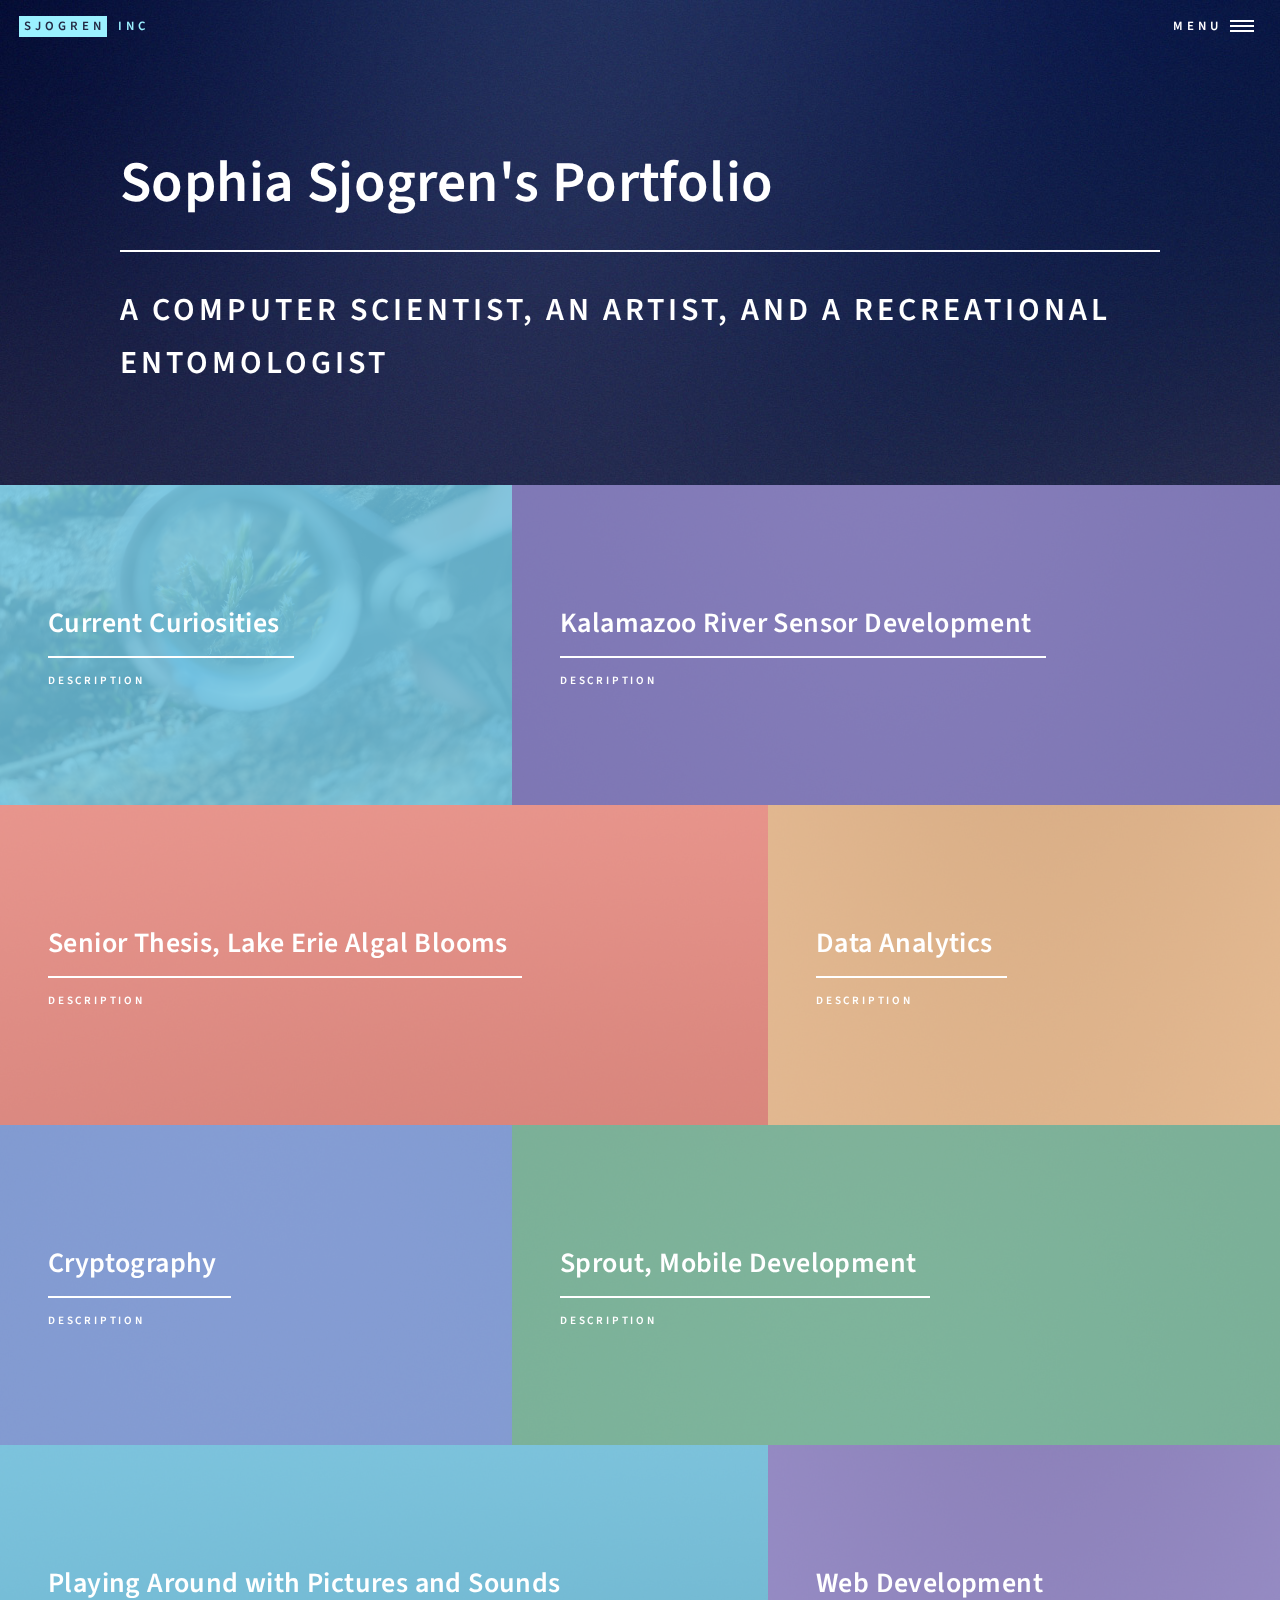
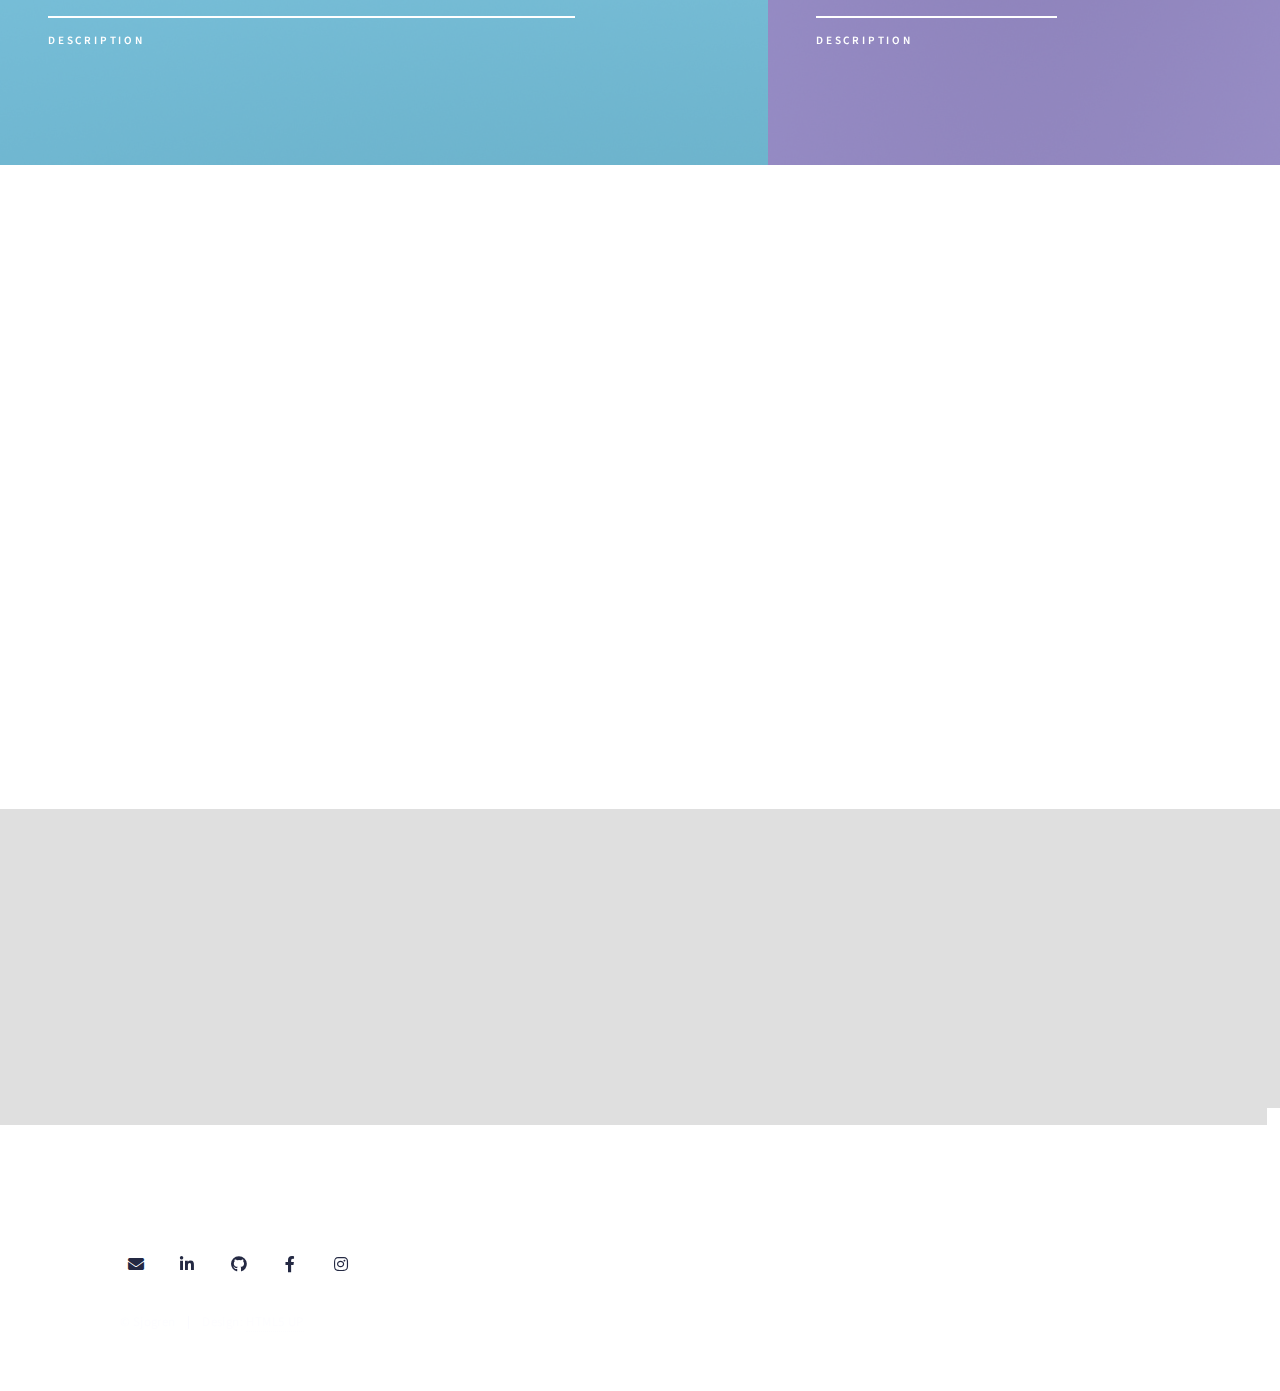
==== index.html @ a51002e0 "Messing around with banner adjustability" ====
<!DOCTYPE HTML>
<!--
	Forty by HTML5 UP
	html5up.net | @ajlkn
	Free for personal and commercial use under the CCA 3.0 license (html5up.net/license)
-->
<html>
	<head>
		<title>Sjogren Portfolio</title>
		<meta charset="utf-8" />
		<meta name="viewport" content="width=device-width, initial-scale=1, user-scalable=no" />
		<link rel="stylesheet" href="assets/css/main.css" />
		<noscript><link rel="stylesheet" href="assets/css/noscript.css" /></noscript>
	</head>
	<body class="is-preload">

		<!-- Wrapper -->
			<div id="wrapper">

				<!-- Header -->
					<header id="header" class="alt">
						<a href="index.html" class="logo"><strong>Sjogren</strong> <span>Inc</span></a>
						<nav>
							<a href="#menu">Menu</a>
						</nav>
					</header>

				<!-- Menu -->
					<nav id="menu">
						<ul class="links">
							<li><a href="index.html">Home</a></li>
							<li><a href="curiosities.html">Current Curiosities</a></li>
							<li><a href="sensorDev.html">Sensor Development</a></li>
							<li><a href="thesis.html">Senior Thesis</a></li>
							<li><a href="mobileDev.html">Sprout, Mobile Development</a></li>
							<li><a href="gallery.html">Gallery</a></li>
							<li><a href="generic.html">Generic</a></li>
							<li><a href="elements.html">Elements</a></li>
						</ul>
					</nav>

				<!-- Banner -->
					<section id="banner" class="major">
						<div class="inner">
							<header class="major">
								<h1 style="font-size: 4.5vw">Sophia Sjogren's Portfolio</h1>
							</header>
							<div class="content">
								<p style="font-size: 2.5vw">A computer scientist, an artist, and a recreational entomologist<br> </p>
							</div>
						</div>
					</section>

				<!-- Main -->
					<div id="main">

						<!-- One -->
							<section id="one" class="tiles">
								<article>
									<span class="image">
										<img src="images/Tab_Covers/Curiosity_Cover.jpeg" alt="" />
									</span>
									<header class="major">
										<h3><a href="generic.html" class="link">Current Curiosities</a></h3>
										<!-- Find a way to link this to a individual site that also is accessible through a sub drop down in the hamburger menu -->
										<p>Description</p>
									</header>
								</article>
								<article>
									<span class="image">
										<img src="images/pic02.jpg" alt="" />
									</span>
									<header class="major">
										<h3><a href="sensorDev.html" class="link">Kalamazoo River Sensor Development</a></h3>
										<p>Description </p>
									</header>
								</article>
								<article>
									<span class="image">
										<img src="images/pic03.jpg" alt="" />
									</span>
									<header class="major">
										<h3><a href="landing.html" class="link">Senior Thesis, Lake Erie Algal Blooms</a></h3>
										<!-- Add cover photo as lake erie satellite image -->
										<p>Description</p>
									</header>
								</article>
								<article>
									<span class="image">
										<img src="images/pic04.jpg" alt="" />
									</span>
									<header class="major">
										<h3><a href="landing.html" class="link">Data Analytics</a></h3>
										<p>Description</p>
									</header>
								</article>

								
								<article>
									<span class="image">
										<img src="images/pic05.jpg" alt="" />
									</span>
									<header class="major">
										<h3><a href="landing.html" class="link">Cryptography</a></h3>
										<p>Description</p>
									</header>
								</article>
								<article>
									<span class="image">
										<img src="images/pic06.jpg" alt="" />
									</span>
									<header class="major">
										<h3><a href="landing.html" class="link">Sprout, Mobile Development</a></h3>
										<p>Description</p>
									</header>
								</article>

								<article>
									<span class="image">
										<img src="images/pic03.jpg" alt="" />
									</span>
									<header class="major">
										<h3><a href="landing.html" class="link">Playing Around with Pictures and Sounds</a></h3>
										<!-- Add cover photo as lake erie satellite image -->
										<p>Description</p>
									</header>
								</article>
								<article>
									<span class="image">
										<img src="images/pic04.jpg" alt="" />
									</span>
									<header class="major">
										<h3><a href="landing.html" class="link">Web Development</a></h3>
										<p>Description</p>
									</header>
								</article>

							</section>
						

						<!-- Two -->
							<section id="two">
								<div class="inner" style="margin:40px">
									<header class="major">
										<h2><br>Sophia's Background</h2>
									</header>
									<p>Here will be a bio of myself, very short</p>
									<ul class="actions">
										<li><a href="landing.html" class="button next">More</a></li>
										<!--Have page attached include pictures, walk thru of life-->
									</ul>
									<p><br></p>
								</div>
							</section>

				

				<!-- Gallery -->
				<section class="wrapper style1 align-center">
					<div class="inner">
						<h2>Gallery</h2>
						<!--
						<p>This is a <strong>Gallery</strong> element. It can behave as a lightbox (when given the <code>lightbox</code> class), and you can customize its <span class="demo-controls">appearance with a number of modifiers</span>, as well as assign it an optional <code>onload</code> or <code>onscroll</code> transition modifier (<a href="#reference-gallery">details</a>).</p>
						-->
					</div>

					<!-- Gallery -->
						<div class="gallery style2 medium lightbox onscroll-fade-in">
							<article style="height:auto; width:33%">
								<a href="images/Art/Cello_Watercolor_Full.png" class="image">
									<img src="images/Art/Cello_Watercolor.jpeg" alt="" />
								</a>
								<div class="caption">
									<h3>Harmony</h3>
									<p>Watercolor</p>
									<p>Winter, 2023</p>
									<!--<ul class="actions fixed">
										<li><span class="button small">Details</span></li>
									</ul>-->
								</div>
							
							</article>
							<article style="height:auto; width:33%">
								<a href="images/Art/Dunes_Full.png" class="image">
									<img src="images/Art/Dunes.jpeg" alt="" />
								</a>
								<div class="caption">
									<h3>Dunes</h3>
									<p>Oil on Canvas</p>
									<p>Fall, 2022</p>
									<!--<ul class="actions fixed">
										<li><span class="button small">Details</span></li>
									</ul>-->
								</div>
							</article>
							<article style="height:auto; width:33%">
								<a href="images/Art/Self_Portriat_Full.png" class="image">
									<img src="images/Art/Self_Portriat.jpeg" alt="" />
								</a>
								<div class="caption">
									<h3>Self Portriat</h3>
									<p>Oil on Canvas</p>
									<p>Fall, 2022</p>
									<!--<ul class="actions fixed">
										<li><span class="button small">Details</span></li>
									</ul>-->
								</div>
							</article>
							<article style="height:auto; width:33%">
								<a href="landing.html" class="image">
									<img src="images/pic01.jpg" alt="" />
								</a>
								<div class="caption">
									<h3>Title</h3>
									<p>Date</p>
									<!--<ul class="actions fixed">
										<li><span class="button small">Details</span></li>
									</ul>-->
								</div>
							</article>
							<article style="height:auto; width:33%">
								<a href="landing.html" class="image">
									<img src="images/pic01.jpg" alt="" />
								</a>
								<div class="caption">
									<h3>Title</h3>
									<p>Date</p>
									<!--<ul class="actions fixed">
										<li><span class="button small">Details</span></li>
									</ul>-->
								</div>
							</article>
							<article style="height:auto; width:33%">
								<a href="landing.html" class="image">
									<img src="images/pic01.jpg" alt="" />
								</a>
								<div class="caption">
									<h3>Title</h3>
									<p>Date</p>
									<!--<ul class="actions fixed">
										<li><span class="button small">Details</span></li>
									</ul>-->
								</div>
							</article>
							<article style="height:auto; width:33%">
								<a href="landing.html" class="image">
									<img src="images/pic01.jpg" alt="" />
								</a>
								<div class="caption">
									<h3>Title</h3>
									<p>Date</p>
									<!--<ul class="actions fixed">
										<li><span class="button small">Details</span></li>
									</ul>-->
								</div>
							</article>
							<article style="height:auto; width:33%">
								<a href="landing.html" class="image">
									<img src="images/pic01.jpg" alt="" />
								</a>
								<div class="caption">
									<h3>Title</h3>
									<p>Date</p>
									<!--<ul class="actions fixed">
										<li><span class="button small">Details</span></li>
									</ul>-->
								</div>
							</article>
							<article style="height:auto; width:33%">
								<a href="landing.html" class="image">
									<img src="images/pic01.jpg" alt="" />
								</a>
								<div class="caption">
									<h3>Title</h3>
									<p>Date</p>
									<!--<ul class="actions fixed">
										<li><span class="button small">Details</span></li>
									</ul>-->
								</div>
							</article>
							<article style="height:auto; width:33%">
								<a href="landing.html" class="image">
									<img src="images/pic01.jpg" alt="" />
								</a>
								<div class="caption">
									<h3>Title</h3>
									<p>Date</p>
									<!--<ul class="actions fixed">
										<li><span class="button small">Details</span></li>
									</ul>-->
								</div>
							</article>
							<article style="height:auto; width:33%">
								<a href="landing.html" class="image">
									<img src="images/pic01.jpg" alt="" />
								</a>
								<div class="caption">
									<h3>Title</h3>
									<p>Date</p>
									<!--<ul class="actions fixed">
										<li><span class="button small">Details</span></li>
									</ul>-->
								</div>
							</article>
							<article style="height:auto; width:33%">
								<a href="landing.html" class="image">
									<img src="images/pic01.jpg" alt="" />
								</a>
								<div class="caption">
									<h3>Title</h3>
									<p>Date</p>
									<!--<ul class="actions fixed">
										<li><span class="button small">Details</span></li>
									</ul>-->
								</div>
							</article>
							<article style="height:auto; width:33%">
								<a href="landing.html" class="image">
									<img src="images/pic01.jpg" alt="" />
								</a>
								<div class="caption">
									<h3>Title</h3>
									<p>Date</p>
									<!--<ul class="actions fixed">
										<li><span class="button small">Details</span></li>
									</ul>-->
								</div>
							</article>
						</div>
					
				</section>
			</div>

				<!-- Contact 
					<section id="contact">
						<div class="inner">
							<section>
								<form method="post" action="#">
									<div class="fields">
										<div class="field half">
											<label for="name">Name</label>
											<input type="text" name="name" id="name" />
										</div>
										<div class="field half">
											<label for="email">Email</label>
											<input type="text" name="email" id="email" />
										</div>
										<div class="field">
											<label for="message">Message</label>
											<textarea name="message" id="message" rows="6"></textarea>
										</div>
									</div>
									<ul class="actions">
										<li><input type="submit" value="Send Message" class="primary" /></li>
										<li><input type="reset" value="Clear" /></li>
									</ul>
								</form>
							</section>
							<section class="split">
								<section>
									<div class="contact-method">
										<span class="icon solid alt fa-envelope"></span>
										<h3>Email</h3>
										<a href="#">Sophia.sjogren12@gmail.com</a>
									</div>
								</section>
								<section>
									<div class="contact-method">
										<span class="icon solid alt fa-phone"></span>
										<h3>Phone</h3>
										<span>(000) 000-0000 x12387</span>
									</div>
								</section>
								<section>
									<div class="contact-method">
										<span class="icon solid alt fa-home"></span>
										<h3>Address</h3>
										<span>1234 Somewhere Road #5432<br />
										Nashville, TN 00000<br />
										United States of America</span>
									</div>
								</section>
							</section>
						</div>
					</section>
				-->
				<!-- Footer -->
					<footer id="footer">
						<div class="inner">
							<ul class="icons">
								<p><br></p>
								<li><a href="mailto:sophia.sjogren12@gmail.com" class="icon solid alt fa-envelope"><span class="label">Email</span></a></li>
								<li><a href="https://www.linkedin.com/in/sophia-sjo" class="icon brands alt fa-linkedin-in"><span class="label">LinkedIn</span></a></li>
								<li><a href="https://github.com/sophiesjo" class="icon brands alt fa-github"><span class="label">GitHub</span></a></li>
								<li><a href="#" class="icon brands alt fa-facebook-f"><span class="label">Facebook</span></a></li>
								<li><a href="#" class="icon brands alt fa-instagram"><span class="label">Instagram</span></a></li>
							</ul>
							<ul class="copyright">
								<li>&copy; Sjogren</li><li>Design: <a href="https://html5up.net">HTML5 UP</a></li>
							</ul>
						</div>
					</footer>

			</div>

		<!-- Scripts -->
			<script src="assets/js/jquery.min.js"></script>
			<script src="assets/js/jquery.scrolly.min.js"></script>
			<script src="assets/js/jquery.scrollex.min.js"></script>
			<script src="assets/js/browser.min.js"></script>
			<script src="assets/js/breakpoints.min.js"></script>
			<script src="assets/js/util.js"></script>
			<script src="assets/js/main.js"></script>

	</body>
</html>
---- assets/css/main.css ----
@import url(fontawesome-all.min.css);
@import url("https://fonts.googleapis.com/css?family=Source+Sans+Pro:300,300italic,600,600italic");

/*
	Forty by HTML5 UP
	html5up.net | @ajlkn
	Free for personal and commercial use under the CCA 3.0 license (html5up.net/license)
*/

html, body, div, span, applet, object,
iframe, h1, h2, h3, h4, h5, h6, p, blockquote,
pre, a, abbr, acronym, address, big, cite,
code, del, dfn, em, img, ins, kbd, q, s, samp,
small, strike, strong, sub, sup, tt, var, b,
u, i, center, dl, dt, dd, ol, ul, li, fieldset,
form, label, legend, table, caption, tbody,
tfoot, thead, tr, th, td, article, aside,
canvas, details, embed, figure, figcaption,
footer, header, hgroup, menu, nav, output, ruby,
section, summary, time, mark, audio, video {
	margin: 0;
	padding: 0;
	border: 0;
	font-size: 100%;
	font: inherit;
	vertical-align: baseline;}

article, aside, details, figcaption, figure,
footer, header, hgroup, menu, nav, section {
	display: block;}

body {
	line-height: 1;
}

ol, ul {
	list-style: none;
}

blockquote, q {
	quotes: none;
}

	blockquote:before, blockquote:after, q:before, q:after {
		content: '';
		content: none;
	}

table {
	border-collapse: collapse;
	border-spacing: 0;
}

body {
	-webkit-text-size-adjust: none;
}

mark {
	background-color: transparent;
	color: inherit;
}

input::-moz-focus-inner {
	border: 0;
	padding: 0;
}

input, select, textarea {
	-moz-appearance: none;
	-webkit-appearance: none;
	-ms-appearance: none;
	appearance: none;
}

/* Basic */

	@-ms-viewport {
		width: device-width;
	}

	/*body{
		-ms-overflow-style: scrollbar;
	}*/

	@media screen and (max-width: 480px) {

		html, body {
			min-width: 320px;
		}

	}

	html {
		box-sizing: border-box;
	}

	*, *:before, *:after {
		box-sizing: inherit;
	}

	body {
		background-image: url("../../images/banner.jpg");
		background-repeat: no-repeat;
		background-attachment: fixed;
		background-size: 100% 100%;
		/*background: #242943;*/
	}

		body.is-preload *, body.is-preload *:before, body.is-preload *:after {
			-moz-animation: none !important;
			-webkit-animation: none !important;
			-ms-animation: none !important;
			animation: none !important;
			-moz-transition: none !important;
			-webkit-transition: none !important;
			-ms-transition: none !important;
			transition: none !important;
		}

/* Type */

	body, input, select, textarea {
		color: #ffffff;
		font-family: "Source Sans Pro", Helvetica, sans-serif;
		font-size: 17pt;
		font-weight: 300;
		letter-spacing: 0.025em;
		line-height: 1.65;
	}

		@media screen and (max-width: 1680px) {

			body, input, select, textarea {
				font-size: 14pt;
			}

		}

		@media screen and (max-width: 1280px) {

			body, input, select, textarea {
				font-size: 12pt;
			}

		}

		@media screen and (max-width: 360px) {

			body, input, select, textarea {
				font-size: 11pt;
			}

		}

	a {
		-moz-transition: color 0.2s ease-in-out, border-bottom-color 0.2s ease-in-out;
		-webkit-transition: color 0.2s ease-in-out, border-bottom-color 0.2s ease-in-out;
		-ms-transition: color 0.2s ease-in-out, border-bottom-color 0.2s ease-in-out;
		transition: color 0.2s ease-in-out, border-bottom-color 0.2s ease-in-out;
		border-bottom: dotted 1px;
		color: inherit;
		text-decoration: none;
	}

		a:hover {
			border-bottom-color: transparent;
			color: #9bf1ff !important;
		}

		a:active {
			color: #53e3fb !important;
		}

	strong, b {
		color: #ffffff;
		font-weight: 600;
	}

	em, i {
		font-style: italic;
	}

	p {
		margin: 0 0 2em 0;
	}

	h1, h2, h3, h4, h5, h6 {
		color: #ffffff;
		font-weight: 600;
		line-height: 1.65;
		margin: 0 0 1em 0;
	}

		h1 a, h2 a, h3 a, h4 a, h5 a, h6 a {
			color: inherit;
			border-bottom: 0;
		}

	h1 {
		font-size: 2.5em;
	}

	h2 {
		font-size: 1.75em;
	}

	h3 {
		font-size: 1.35em;
	}

	h4 {
		font-size: 1.1em;
	}

	h5 {
		font-size: 0.9em;
	}

	h6 {
		font-size: 0.7em;
	}

	@media screen and (max-width: 736px) {

		h1 {
			font-size: 2em;
		}

		h2 {
			font-size: 1.5em;
		}

		h3 {
			font-size: 1.25em;
		}

	}

	sub {
		font-size: 0.8em;
		position: relative;
		top: 0.5em;
	}

	sup {
		font-size: 0.8em;
		position: relative;
		top: -0.5em;
	}

	blockquote {
		border-left: solid 4px rgba(212, 212, 255, 0.1);
		font-style: italic;
		margin: 0 0 2em 0;
		padding: 0.5em 0 0.5em 2em;
	}

	code {
		background: rgba(26, 26, 240, 0);
		font-family: "Courier New", monospace;
		font-size: 0.9em;
		margin: 0 0.25em;
		padding: 0.25em 0.65em;
	}

	pre {
		-webkit-overflow-scrolling: touch;
		font-family: "Courier New", monospace;
		font-size: 0.9em;
		margin: 0 0 2em 0;
	}

		pre code {
			display: block;
			line-height: 1.75;
			padding: 1em 1.5em;
			overflow-x: auto;
		}

	hr {
		border: 0;
		border-bottom: solid 1px rgba(212, 212, 255, 0.1);
		margin: 2em 0;
	}

		hr.major {
			margin: 3em 0;
		}

	.align-left {
		text-align: left;
	}

	.align-center {
		text-align: center;
	}

	.align-right {
		text-align: right;
	}

/* Row */

	.row {
		display: flex;
		flex-wrap: wrap;
		box-sizing: border-box;
		align-items: stretch;
	}

		.row > * {
			box-sizing: border-box;
		}

		.row.gtr-uniform > * > :last-child {
			margin-bottom: 0;
		}

		.row.aln-left {
			justify-content: flex-start;
		}

		.row.aln-center {
			justify-content: center;
		}

		.row.aln-right {
			justify-content: flex-end;
		}

		.row.aln-top {
			align-items: flex-start;
		}

		.row.aln-middle {
			align-items: center;
		}

		.row.aln-bottom {
			align-items: flex-end;
		}

		.row > .imp {
			order: -1;
		}

		.row > .col-1 {
			width: 8.33333%;
		}

		.row > .off-1 {
			margin-left: 8.33333%;
		}

		.row > .col-2 {
			width: 16.66667%;
		}

		.row > .off-2 {
			margin-left: 16.66667%;
		}

		.row > .col-3 {
			width: 25%;
		}

		.row > .off-3 {
			margin-left: 25%;
		}

		.row > .col-4 {
			width: 33.33333%;
		}

		.row > .off-4 {
			margin-left: 33.33333%;
		}

		.row > .col-5 {
			width: 41.66667%;
		}

		.row > .off-5 {
			margin-left: 41.66667%;
		}

		.row > .col-6 {
			width: 50%;
		}

		.row > .off-6 {
			margin-left: 50%;
		}

		.row > .col-7 {
			width: 58.33333%;
		}

		.row > .off-7 {
			margin-left: 58.33333%;
		}

		.row > .col-8 {
			width: 66.66667%;
		}

		.row > .off-8 {
			margin-left: 66.66667%;
		}

		.row > .col-9 {
			width: 75%;
		}

		.row > .off-9 {
			margin-left: 75%;
		}

		.row > .col-10 {
			width: 83.33333%;
		}

		.row > .off-10 {
			margin-left: 83.33333%;
		}

		.row > .col-11 {
			width: 91.66667%;
		}

		.row > .off-11 {
			margin-left: 91.66667%;
		}

		.row > .col-12 {
			width: 100%;
		}

		.row > .off-12 {
			margin-left: 100%;
		}

		.row.gtr-0 {
			margin-top: 0;
			margin-left: 0em;
		}

			.row.gtr-0 > * {
				padding: 0 0 0 0em;
			}

			.row.gtr-0.gtr-uniform {
				margin-top: 0em;
			}

				.row.gtr-0.gtr-uniform > * {
					padding-top: 0em;
				}

		.row.gtr-25 {
			margin-top: 0;
			margin-left: -0.5em;
		}

			.row.gtr-25 > * {
				padding: 0 0 0 0.5em;
			}

			.row.gtr-25.gtr-uniform {
				margin-top: -0.5em;
			}

				.row.gtr-25.gtr-uniform > * {
					padding-top: 0.5em;
				}

		.row.gtr-50 {
			margin-top: 0;
			margin-left: -1em;
		}

			.row.gtr-50 > * {
				padding: 0 0 0 1em;
			}

			.row.gtr-50.gtr-uniform {
				margin-top: -1em;
			}

				.row.gtr-50.gtr-uniform > * {
					padding-top: 1em;
				}

		.row {
			margin-top: 0;
			margin-left: -2em;
		}

			.row > * {
				padding: 0 0 0 2em;
			}

			.row.gtr-uniform {
				margin-top: -2em;
			}

				.row.gtr-uniform > * {
					padding-top: 2em;
				}

		.row.gtr-150 {
			margin-top: 0;
			margin-left: -3em;
		}

			.row.gtr-150 > * {
				padding: 0 0 0 3em;
			}

			.row.gtr-150.gtr-uniform {
				margin-top: -3em;
			}

				.row.gtr-150.gtr-uniform > * {
					padding-top: 3em;
				}

		.row.gtr-200 {
			margin-top: 0;
			margin-left: -4em;
		}

			.row.gtr-200 > * {
				padding: 0 0 0 4em;
			}

			.row.gtr-200.gtr-uniform {
				margin-top: -4em;
			}

				.row.gtr-200.gtr-uniform > * {
					padding-top: 4em;
				}

		@media screen and (max-width: 1680px) {

			.row {
				display: flex;
				flex-wrap: wrap;
				box-sizing: border-box;
				align-items: stretch;
			}

				.row > * {
					box-sizing: border-box;
				}

				.row.gtr-uniform > * > :last-child {
					margin-bottom: 0;
				}

				.row.aln-left {
					justify-content: flex-start;
				}

				.row.aln-center {
					justify-content: center;
				}

				.row.aln-right {
					justify-content: flex-end;
				}

				.row.aln-top {
					align-items: flex-start;
				}

				.row.aln-middle {
					align-items: center;
				}

				.row.aln-bottom {
					align-items: flex-end;
				}

				.row > .imp-xlarge {
					order: -1;
				}

				.row > .col-1-xlarge {
					width: 8.33333%;
				}

				.row > .off-1-xlarge {
					margin-left: 8.33333%;
				}

				.row > .col-2-xlarge {
					width: 16.66667%;
				}

				.row > .off-2-xlarge {
					margin-left: 16.66667%;
				}

				.row > .col-3-xlarge {
					width: 25%;
				}

				.row > .off-3-xlarge {
					margin-left: 25%;
				}

				.row > .col-4-xlarge {
					width: 33.33333%;
				}

				.row > .off-4-xlarge {
					margin-left: 33.33333%;
				}

				.row > .col-5-xlarge {
					width: 41.66667%;
				}

				.row > .off-5-xlarge {
					margin-left: 41.66667%;
				}

				.row > .col-6-xlarge {
					width: 50%;
				}

				.row > .off-6-xlarge {
					margin-left: 50%;
				}

				.row > .col-7-xlarge {
					width: 58.33333%;
				}

				.row > .off-7-xlarge {
					margin-left: 58.33333%;
				}

				.row > .col-8-xlarge {
					width: 66.66667%;
				}

				.row > .off-8-xlarge {
					margin-left: 66.66667%;
				}

				.row > .col-9-xlarge {
					width: 75%;
				}

				.row > .off-9-xlarge {
					margin-left: 75%;
				}

				.row > .col-10-xlarge {
					width: 83.33333%;
				}

				.row > .off-10-xlarge {
					margin-left: 83.33333%;
				}

				.row > .col-11-xlarge {
					width: 91.66667%;
				}

				.row > .off-11-xlarge {
					margin-left: 91.66667%;
				}

				.row > .col-12-xlarge {
					width: 100%;
				}

				.row > .off-12-xlarge {
					margin-left: 100%;
				}

				.row.gtr-0 {
					margin-top: 0;
					margin-left: 0em;
				}

					.row.gtr-0 > * {
						padding: 0 0 0 0em;
					}

					.row.gtr-0.gtr-uniform {
						margin-top: 0em;
					}

						.row.gtr-0.gtr-uniform > * {
							padding-top: 0em;
						}

				.row.gtr-25 {
					margin-top: 0;
					margin-left: -0.5em;
				}

					.row.gtr-25 > * {
						padding: 0 0 0 0.5em;
					}

					.row.gtr-25.gtr-uniform {
						margin-top: -0.5em;
					}

						.row.gtr-25.gtr-uniform > * {
							padding-top: 0.5em;
						}

				.row.gtr-50 {
					margin-top: 0;
					margin-left: -1em;
				}

					.row.gtr-50 > * {
						padding: 0 0 0 1em;
					}

					.row.gtr-50.gtr-uniform {
						margin-top: -1em;
					}

						.row.gtr-50.gtr-uniform > * {
							padding-top: 1em;
						}

				.row {
					margin-top: 0;
					margin-left: -2em;
				}

					.row > * {
						padding: 0 0 0 2em;
					}

					.row.gtr-uniform {
						margin-top: -2em;
					}

						.row.gtr-uniform > * {
							padding-top: 2em;
						}

				.row.gtr-150 {
					margin-top: 0;
					margin-left: -3em;
				}

					.row.gtr-150 > * {
						padding: 0 0 0 3em;
					}

					.row.gtr-150.gtr-uniform {
						margin-top: -3em;
					}

						.row.gtr-150.gtr-uniform > * {
							padding-top: 3em;
						}

				.row.gtr-200 {
					margin-top: 0;
					margin-left: -4em;
				}

					.row.gtr-200 > * {
						padding: 0 0 0 4em;
					}

					.row.gtr-200.gtr-uniform {
						margin-top: -4em;
					}

						.row.gtr-200.gtr-uniform > * {
							padding-top: 4em;
						}

		}

		@media screen and (max-width: 1280px) {

			.row {
				display: flex;
				flex-wrap: wrap;
				box-sizing: border-box;
				align-items: stretch;
			}

				.row > * {
					box-sizing: border-box;
				}

				.row.gtr-uniform > * > :last-child {
					margin-bottom: 0;
				}

				.row.aln-left {
					justify-content: flex-start;
				}

				.row.aln-center {
					justify-content: center;
				}

				.row.aln-right {
					justify-content: flex-end;
				}

				.row.aln-top {
					align-items: flex-start;
				}

				.row.aln-middle {
					align-items: center;
				}

				.row.aln-bottom {
					align-items: flex-end;
				}

				.row > .imp-large {
					order: -1;
				}

				.row > .col-1-large {
					width: 8.33333%;
				}

				.row > .off-1-large {
					margin-left: 8.33333%;
				}

				.row > .col-2-large {
					width: 16.66667%;
				}

				.row > .off-2-large {
					margin-left: 16.66667%;
				}

				.row > .col-3-large {
					width: 25%;
				}

				.row > .off-3-large {
					margin-left: 25%;
				}

				.row > .col-4-large {
					width: 33.33333%;
				}

				.row > .off-4-large {
					margin-left: 33.33333%;
				}

				.row > .col-5-large {
					width: 41.66667%;
				}

				.row > .off-5-large {
					margin-left: 41.66667%;
				}

				.row > .col-6-large {
					width: 50%;
				}

				.row > .off-6-large {
					margin-left: 50%;
				}

				.row > .col-7-large {
					width: 58.33333%;
				}

				.row > .off-7-large {
					margin-left: 58.33333%;
				}

				.row > .col-8-large {
					width: 66.66667%;
				}

				.row > .off-8-large {
					margin-left: 66.66667%;
				}

				.row > .col-9-large {
					width: 75%;
				}

				.row > .off-9-large {
					margin-left: 75%;
				}

				.row > .col-10-large {
					width: 83.33333%;
				}

				.row > .off-10-large {
					margin-left: 83.33333%;
				}

				.row > .col-11-large {
					width: 91.66667%;
				}

				.row > .off-11-large {
					margin-left: 91.66667%;
				}

				.row > .col-12-large {
					width: 100%;
				}

				.row > .off-12-large {
					margin-left: 100%;
				}

				.row.gtr-0 {
					margin-top: 0;
					margin-left: 0em;
				}

					.row.gtr-0 > * {
						padding: 0 0 0 0em;
					}

					.row.gtr-0.gtr-uniform {
						margin-top: 0em;
					}

						.row.gtr-0.gtr-uniform > * {
							padding-top: 0em;
						}

				.row.gtr-25 {
					margin-top: 0;
					margin-left: -0.375em;
				}

					.row.gtr-25 > * {
						padding: 0 0 0 0.375em;
					}

					.row.gtr-25.gtr-uniform {
						margin-top: -0.375em;
					}

						.row.gtr-25.gtr-uniform > * {
							padding-top: 0.375em;
						}

				.row.gtr-50 {
					margin-top: 0;
					margin-left: -0.75em;
				}

					.row.gtr-50 > * {
						padding: 0 0 0 0.75em;
					}

					.row.gtr-50.gtr-uniform {
						margin-top: -0.75em;
					}

						.row.gtr-50.gtr-uniform > * {
							padding-top: 0.75em;
						}

				.row {
					margin-top: 0;
					margin-left: -1.5em;
				}

					.row > * {
						padding: 0 0 0 1.5em;
					}

					.row.gtr-uniform {
						margin-top: -1.5em;
					}

						.row.gtr-uniform > * {
							padding-top: 1.5em;
						}

				.row.gtr-150 {
					margin-top: 0;
					margin-left: -2.25em;
				}

					.row.gtr-150 > * {
						padding: 0 0 0 2.25em;
					}

					.row.gtr-150.gtr-uniform {
						margin-top: -2.25em;
					}

						.row.gtr-150.gtr-uniform > * {
							padding-top: 2.25em;
						}

				.row.gtr-200 {
					margin-top: 0;
					margin-left: -3em;
				}

					.row.gtr-200 > * {
						padding: 0 0 0 3em;
					}

					.row.gtr-200.gtr-uniform {
						margin-top: -3em;
					}

						.row.gtr-200.gtr-uniform > * {
							padding-top: 3em;
						}

		}

		@media screen and (max-width: 980px) {

			.row {
				display: flex;
				flex-wrap: wrap;
				box-sizing: border-box;
				align-items: stretch;
			}

				.row > * {
					box-sizing: border-box;
				}

				.row.gtr-uniform > * > :last-child {
					margin-bottom: 0;
				}

				.row.aln-left {
					justify-content: flex-start;
				}

				.row.aln-center {
					justify-content: center;
				}

				.row.aln-right {
					justify-content: flex-end;
				}

				.row.aln-top {
					align-items: flex-start;
				}

				.row.aln-middle {
					align-items: center;
				}

				.row.aln-bottom {
					align-items: flex-end;
				}

				.row > .imp-medium {
					order: -1;
				}

				.row > .col-1-medium {
					width: 8.33333%;
				}

				.row > .off-1-medium {
					margin-left: 8.33333%;
				}

				.row > .col-2-medium {
					width: 16.66667%;
				}

				.row > .off-2-medium {
					margin-left: 16.66667%;
				}

				.row > .col-3-medium {
					width: 25%;
				}

				.row > .off-3-medium {
					margin-left: 25%;
				}

				.row > .col-4-medium {
					width: 33.33333%;
				}

				.row > .off-4-medium {
					margin-left: 33.33333%;
				}

				.row > .col-5-medium {
					width: 41.66667%;
				}

				.row > .off-5-medium {
					margin-left: 41.66667%;
				}

				.row > .col-6-medium {
					width: 50%;
				}

				.row > .off-6-medium {
					margin-left: 50%;
				}

				.row > .col-7-medium {
					width: 58.33333%;
				}

				.row > .off-7-medium {
					margin-left: 58.33333%;
				}

				.row > .col-8-medium {
					width: 66.66667%;
				}

				.row > .off-8-medium {
					margin-left: 66.66667%;
				}

				.row > .col-9-medium {
					width: 75%;
				}

				.row > .off-9-medium {
					margin-left: 75%;
				}

				.row > .col-10-medium {
					width: 83.33333%;
				}

				.row > .off-10-medium {
					margin-left: 83.33333%;
				}

				.row > .col-11-medium {
					width: 91.66667%;
				}

				.row > .off-11-medium {
					margin-left: 91.66667%;
				}

				.row > .col-12-medium {
					width: 100%;
				}

				.row > .off-12-medium {
					margin-left: 100%;
				}

				.row.gtr-0 {
					margin-top: 0;
					margin-left: 0em;
				}

					.row.gtr-0 > * {
						padding: 0 0 0 0em;
					}

					.row.gtr-0.gtr-uniform {
						margin-top: 0em;
					}

						.row.gtr-0.gtr-uniform > * {
							padding-top: 0em;
						}

				.row.gtr-25 {
					margin-top: 0;
					margin-left: -0.375em;
				}

					.row.gtr-25 > * {
						padding: 0 0 0 0.375em;
					}

					.row.gtr-25.gtr-uniform {
						margin-top: -0.375em;
					}

						.row.gtr-25.gtr-uniform > * {
							padding-top: 0.375em;
						}

				.row.gtr-50 {
					margin-top: 0;
					margin-left: -0.75em;
				}

					.row.gtr-50 > * {
						padding: 0 0 0 0.75em;
					}

					.row.gtr-50.gtr-uniform {
						margin-top: -0.75em;
					}

						.row.gtr-50.gtr-uniform > * {
							padding-top: 0.75em;
						}

				.row {
					margin-top: 0;
					margin-left: -1.5em;
				}

					.row > * {
						padding: 0 0 0 1.5em;
					}

					.row.gtr-uniform {
						margin-top: -1.5em;
					}

						.row.gtr-uniform > * {
							padding-top: 1.5em;
						}

				.row.gtr-150 {
					margin-top: 0;
					margin-left: -2.25em;
				}

					.row.gtr-150 > * {
						padding: 0 0 0 2.25em;
					}

					.row.gtr-150.gtr-uniform {
						margin-top: -2.25em;
					}

						.row.gtr-150.gtr-uniform > * {
							padding-top: 2.25em;
						}

				.row.gtr-200 {
					margin-top: 0;
					margin-left: -3em;
				}

					.row.gtr-200 > * {
						padding: 0 0 0 3em;
					}

					.row.gtr-200.gtr-uniform {
						margin-top: -3em;
					}

						.row.gtr-200.gtr-uniform > * {
							padding-top: 3em;
						}

		}

		@media screen and (max-width: 736px) {

			.row {
				display: flex;
				flex-wrap: wrap;
				box-sizing: border-box;
				align-items: stretch;
			}

				.row > * {
					box-sizing: border-box;
				}

				.row.gtr-uniform > * > :last-child {
					margin-bottom: 0;
				}

				.row.aln-left {
					justify-content: flex-start;
				}

				.row.aln-center {
					justify-content: center;
				}

				.row.aln-right {
					justify-content: flex-end;
				}

				.row.aln-top {
					align-items: flex-start;
				}

				.row.aln-middle {
					align-items: center;
				}

				.row.aln-bottom {
					align-items: flex-end;
				}

				.row > .imp-small {
					order: -1;
				}

				.row > .col-1-small {
					width: 8.33333%;
				}

				.row > .off-1-small {
					margin-left: 8.33333%;
				}

				.row > .col-2-small {
					width: 16.66667%;
				}

				.row > .off-2-small {
					margin-left: 16.66667%;
				}

				.row > .col-3-small {
					width: 25%;
				}

				.row > .off-3-small {
					margin-left: 25%;
				}

				.row > .col-4-small {
					width: 33.33333%;
				}

				.row > .off-4-small {
					margin-left: 33.33333%;
				}

				.row > .col-5-small {
					width: 41.66667%;
				}

				.row > .off-5-small {
					margin-left: 41.66667%;
				}

				.row > .col-6-small {
					width: 50%;
				}

				.row > .off-6-small {
					margin-left: 50%;
				}

				.row > .col-7-small {
					width: 58.33333%;
				}

				.row > .off-7-small {
					margin-left: 58.33333%;
				}

				.row > .col-8-small {
					width: 66.66667%;
				}

				.row > .off-8-small {
					margin-left: 66.66667%;
				}

				.row > .col-9-small {
					width: 75%;
				}

				.row > .off-9-small {
					margin-left: 75%;
				}

				.row > .col-10-small {
					width: 83.33333%;
				}

				.row > .off-10-small {
					margin-left: 83.33333%;
				}

				.row > .col-11-small {
					width: 91.66667%;
				}

				.row > .off-11-small {
					margin-left: 91.66667%;
				}

				.row > .col-12-small {
					width: 100%;
				}

				.row > .off-12-small {
					margin-left: 100%;
				}

				.row.gtr-0 {
					margin-top: 0;
					margin-left: 0em;
				}

					.row.gtr-0 > * {
						padding: 0 0 0 0em;
					}

					.row.gtr-0.gtr-uniform {
						margin-top: 0em;
					}

						.row.gtr-0.gtr-uniform > * {
							padding-top: 0em;
						}

				.row.gtr-25 {
					margin-top: 0;
					margin-left: -0.3125em;
				}

					.row.gtr-25 > * {
						padding: 0 0 0 0.3125em;
					}

					.row.gtr-25.gtr-uniform {
						margin-top: -0.3125em;
					}

						.row.gtr-25.gtr-uniform > * {
							padding-top: 0.3125em;
						}

				.row.gtr-50 {
					margin-top: 0;
					margin-left: -0.625em;
				}

					.row.gtr-50 > * {
						padding: 0 0 0 0.625em;
					}

					.row.gtr-50.gtr-uniform {
						margin-top: -0.625em;
					}

						.row.gtr-50.gtr-uniform > * {
							padding-top: 0.625em;
						}

				.row {
					margin-top: 0;
					margin-left: -1.25em;
				}

					.row > * {
						padding: 0 0 0 1.25em;
					}

					.row.gtr-uniform {
						margin-top: -1.25em;
					}

						.row.gtr-uniform > * {
							padding-top: 1.25em;
						}

				.row.gtr-150 {
					margin-top: 0;
					margin-left: -1.875em;
				}

					.row.gtr-150 > * {
						padding: 0 0 0 1.875em;
					}

					.row.gtr-150.gtr-uniform {
						margin-top: -1.875em;
					}

						.row.gtr-150.gtr-uniform > * {
							padding-top: 1.875em;
						}

				.row.gtr-200 {
					margin-top: 0;
					margin-left: -2.5em;
				}

					.row.gtr-200 > * {
						padding: 0 0 0 2.5em;
					}

					.row.gtr-200.gtr-uniform {
						margin-top: -2.5em;
					}

						.row.gtr-200.gtr-uniform > * {
							padding-top: 2.5em;
						}

		}

		@media screen and (max-width: 480px) {

			.row {
				display: flex;
				flex-wrap: wrap;
				box-sizing: border-box;
				align-items: stretch;
			}

				.row > * {
					box-sizing: border-box;
				}

				.row.gtr-uniform > * > :last-child {
					margin-bottom: 0;
				}

				.row.aln-left {
					justify-content: flex-start;
				}

				.row.aln-center {
					justify-content: center;
				}

				.row.aln-right {
					justify-content: flex-end;
				}

				.row.aln-top {
					align-items: flex-start;
				}

				.row.aln-middle {
					align-items: center;
				}

				.row.aln-bottom {
					align-items: flex-end;
				}

				.row > .imp-xsmall {
					order: -1;
				}

				.row > .col-1-xsmall {
					width: 8.33333%;
				}

				.row > .off-1-xsmall {
					margin-left: 8.33333%;
				}

				.row > .col-2-xsmall {
					width: 16.66667%;
				}

				.row > .off-2-xsmall {
					margin-left: 16.66667%;
				}

				.row > .col-3-xsmall {
					width: 25%;
				}

				.row > .off-3-xsmall {
					margin-left: 25%;
				}

				.row > .col-4-xsmall {
					width: 33.33333%;
				}

				.row > .off-4-xsmall {
					margin-left: 33.33333%;
				}

				.row > .col-5-xsmall {
					width: 41.66667%;
				}

				.row > .off-5-xsmall {
					margin-left: 41.66667%;
				}

				.row > .col-6-xsmall {
					width: 50%;
				}

				.row > .off-6-xsmall {
					margin-left: 50%;
				}

				.row > .col-7-xsmall {
					width: 58.33333%;
				}

				.row > .off-7-xsmall {
					margin-left: 58.33333%;
				}

				.row > .col-8-xsmall {
					width: 66.66667%;
				}

				.row > .off-8-xsmall {
					margin-left: 66.66667%;
				}

				.row > .col-9-xsmall {
					width: 75%;
				}

				.row > .off-9-xsmall {
					margin-left: 75%;
				}

				.row > .col-10-xsmall {
					width: 83.33333%;
				}

				.row > .off-10-xsmall {
					margin-left: 83.33333%;
				}

				.row > .col-11-xsmall {
					width: 91.66667%;
				}

				.row > .off-11-xsmall {
					margin-left: 91.66667%;
				}

				.row > .col-12-xsmall {
					width: 100%;
				}

				.row > .off-12-xsmall {
					margin-left: 100%;
				}

				.row.gtr-0 {
					margin-top: 0;
					margin-left: 0em;
				}

					.row.gtr-0 > * {
						padding: 0 0 0 0em;
					}

					.row.gtr-0.gtr-uniform {
						margin-top: 0em;
					}

						.row.gtr-0.gtr-uniform > * {
							padding-top: 0em;
						}

				.row.gtr-25 {
					margin-top: 0;
					margin-left: -0.3125em;
				}

					.row.gtr-25 > * {
						padding: 0 0 0 0.3125em;
					}

					.row.gtr-25.gtr-uniform {
						margin-top: -0.3125em;
					}

						.row.gtr-25.gtr-uniform > * {
							padding-top: 0.3125em;
						}

				.row.gtr-50 {
					margin-top: 0;
					margin-left: -0.625em;
				}

					.row.gtr-50 > * {
						padding: 0 0 0 0.625em;
					}

					.row.gtr-50.gtr-uniform {
						margin-top: -0.625em;
					}

						.row.gtr-50.gtr-uniform > * {
							padding-top: 0.625em;
						}

				.row {
					margin-top: 0;
					margin-left: -1.25em;
				}

					.row > * {
						padding: 0 0 0 1.25em;
					}

					.row.gtr-uniform {
						margin-top: -1.25em;
					}

						.row.gtr-uniform > * {
							padding-top: 1.25em;
						}

				.row.gtr-150 {
					margin-top: 0;
					margin-left: -1.875em;
				}

					.row.gtr-150 > * {
						padding: 0 0 0 1.875em;
					}

					.row.gtr-150.gtr-uniform {
						margin-top: -1.875em;
					}

						.row.gtr-150.gtr-uniform > * {
							padding-top: 1.875em;
						}

				.row.gtr-200 {
					margin-top: 0;
					margin-left: -2.5em;
				}

					.row.gtr-200 > * {
						padding: 0 0 0 2.5em;
					}

					.row.gtr-200.gtr-uniform {
						margin-top: -2.5em;
					}

						.row.gtr-200.gtr-uniform > * {
							padding-top: 2.5em;
						}

		}

/* Section/Article */

	section.special, article.special {
		text-align: center;
	}

	header.major {
		width: -moz-max-content;
		width: -webkit-max-content;
		width: -ms-max-content;
		width: max-content;
		margin-bottom: 2rem;
	}

		header.major > :first-child {
			margin-bottom: 0;
			width: calc(100% + 0.5em);
		}

			header.major > :first-child:after {
				content: '';
				background-color: #ffffff;
				display: block;
				height: 2px;
				margin: 0.325em 0 0.5em 0;
				width: 100%;
			}

		header.major > p {
			font-size: 0.7em;
			font-weight: 600;
			letter-spacing: 0.25em;
			margin-bottom: 0;
			text-transform: uppercase;
		}

		body.is-ie header.major > :first-child:after {
			max-width: 9em;
		}

		body.is-ie header.major > h1:after {
			max-width: 100% !important;
		}

	@media screen and (max-width: 736px) {

		header.major > p br {
			display: none;
		}

	}

/* Form */

	form {
		margin: 0 0 2em 0;
	}

		form > :last-child {
			margin-bottom: 0;
		}

		form > .fields {
			display: -moz-flex;
			display: -webkit-flex;
			display: -ms-flex;
			display: flex;
			-moz-flex-wrap: wrap;
			-webkit-flex-wrap: wrap;
			-ms-flex-wrap: wrap;
			flex-wrap: wrap;
			width: calc(100% + 3em);
			margin: -1.5em 0 2em -1.5em;
		}

			form > .fields > .field {
				-moz-flex-grow: 0;
				-webkit-flex-grow: 0;
				-ms-flex-grow: 0;
				flex-grow: 0;
				-moz-flex-shrink: 0;
				-webkit-flex-shrink: 0;
				-ms-flex-shrink: 0;
				flex-shrink: 0;
				padding: 1.5em 0 0 1.5em;
				width: calc(100% - 1.5em);
			}

				form > .fields > .field.half {
					width: calc(50% - 0.75em);
				}

				form > .fields > .field.third {
					width: calc(100%/3 - 0.5em);
				}

				form > .fields > .field.quarter {
					width: calc(25% - 0.375em);
				}

		@media screen and (max-width: 480px) {

			form > .fields {
				width: calc(100% + 3em);
				margin: -1.5em 0 2em -1.5em;
			}

				form > .fields > .field {
					padding: 1.5em 0 0 1.5em;
					width: calc(100% - 1.5em);
				}

					form > .fields > .field.half {
						width: calc(100% - 1.5em);
					}

					form > .fields > .field.third {
						width: calc(100% - 1.5em);
					}

					form > .fields > .field.quarter {
						width: calc(100% - 1.5em);
					}

		}

	label {
		color: #ffffff;
		display: block;
		font-size: 0.8em;
		font-weight: 600;
		letter-spacing: 0.25em;
		margin: 0 0 1em 0;
		text-transform: uppercase;
	}

	input[type="text"],
	input[type="password"],
	input[type="email"],
	input[type="tel"],
	input[type="search"],
	input[type="url"],
	select,
	textarea {
		-moz-appearance: none;
		-webkit-appearance: none;
		-ms-appearance: none;
		appearance: none;
		background: rgba(212, 212, 255, 0.035);
		border: none;
		border-radius: 0;
		color: inherit;
		display: block;
		outline: 0;
		padding: 0 1em;
		text-decoration: none;
		width: 100%;
	}

		input[type="text"]:invalid,
		input[type="password"]:invalid,
		input[type="email"]:invalid,
		input[type="tel"]:invalid,
		input[type="search"]:invalid,
		input[type="url"]:invalid,
		select:invalid,
		textarea:invalid {
			box-shadow: none;
		}

		input[type="text"]:focus,
		input[type="password"]:focus,
		input[type="email"]:focus,
		input[type="tel"]:focus,
		input[type="search"]:focus,
		input[type="url"]:focus,
		select:focus,
		/*textarea:focus {
			border-color: #9bf1ff;
			box-shadow: 0 0 0 2px #9bf1ff;
		}*/

	select {
		background-image: url("data:image/svg+xml;charset=utf8,%3Csvg xmlns='http://www.w3.org/2000/svg' width='40' height='40' preserveAspectRatio='none' viewBox='0 0 40 40'%3E%3Cpath d='M9.4,12.3l10.4,10.4l10.4-10.4c0.2-0.2,0.5-0.4,0.9-0.4c0.3,0,0.6,0.1,0.9,0.4l3.3,3.3c0.2,0.2,0.4,0.5,0.4,0.9 c0,0.4-0.1,0.6-0.4,0.9L20.7,31.9c-0.2,0.2-0.5,0.4-0.9,0.4c-0.3,0-0.6-0.1-0.9-0.4L4.3,17.3c-0.2-0.2-0.4-0.5-0.4-0.9 c0-0.4,0.1-0.6,0.4-0.9l3.3-3.3c0.2-0.2,0.5-0.4,0.9-0.4S9.1,12.1,9.4,12.3z' fill='rgba(212, 212, 255, 0.1)' /%3E%3C/svg%3E");
		background-size: 1.25rem;
		background-repeat: no-repeat;
		background-position: calc(100% - 1rem) center;
		height: 2.75em;
		padding-right: 2.75em;
		text-overflow: ellipsis;
	}

		select option {
			color: #ffffff;
			background: #242943;
		}

		select:focus::-ms-value {
			background-color: transparent;
		}

		select::-ms-expand {
			display: none;
		}

	input[type="text"],
	input[type="password"],
	input[type="email"],
	input[type="tel"],
	input[type="search"],
	input[type="url"],
	select {
		height: 2.75em;
	}

	textarea {
		padding: 0.75em 1em;
	}

	input[type="checkbox"],
	input[type="radio"] {
		-moz-appearance: none;
		-webkit-appearance: none;
		-ms-appearance: none;
		appearance: none;
		display: block;
		float: left;
		margin-right: -2em;
		opacity: 0;
		width: 1em;
		z-index: -1;
	}

		input[type="checkbox"] + label,
		input[type="radio"] + label {
			text-decoration: none;
			color: #ffffff;
			cursor: pointer;
			display: inline-block;
			font-weight: 300;
			padding-left: 2.65em;
			padding-right: 0.75em;
			position: relative;
		}

			input[type="checkbox"] + label:before,
			input[type="radio"] + label:before {
				-moz-osx-font-smoothing: grayscale;
				-webkit-font-smoothing: antialiased;
				display: inline-block;
				font-style: normal;
				font-variant: normal;
				text-rendering: auto;
				line-height: 1;
				text-transform: none !important;
				font-family: 'Font Awesome 5 Free';
				font-weight: 900;
			}

			input[type="checkbox"] + label:before,
			input[type="radio"] + label:before {
				background: rgba(212, 212, 255, 0.035);
				content: '';
				display: inline-block;
				font-size: 0.8em;
				height: 2.0625em;
				left: 0;
				letter-spacing: 0;
				line-height: 2.0625em;
				position: absolute;
				text-align: center;
				top: 0;
				width: 2.0625em;
			}

		input[type="checkbox"]:checked + label:before,
		input[type="radio"]:checked + label:before {
			background: #ffffff;
			border-color: #9bf1ff;
			content: '\f00c';
			color: #242943;
		}

		input[type="checkbox"]:focus + label:before,
		input[type="radio"]:focus + label:before {
			box-shadow: 0 0 0 2px #9bf1ff;
		}

	input[type="radio"] + label:before {
		border-radius: 100%;
	}

	::-webkit-input-placeholder {
		color: rgba(244, 244, 255, 0.2) !important;
		opacity: 1.0;
	}

	:-moz-placeholder {
		color: rgba(244, 244, 255, 0.2) !important;
		opacity: 1.0;
	}

	::-moz-placeholder {
		color: rgba(244, 244, 255, 0.2) !important;
		opacity: 1.0;
	}

	:-ms-input-placeholder {
		color: rgba(244, 244, 255, 0.2) !important;
		opacity: 1.0;
	}

/* Box */

	.box {
		border: solid 1px rgba(212, 212, 255, 0.1);
		margin-bottom: 2em;
		padding: 1.5em;
	}

		.box > :last-child,
		.box > :last-child > :last-child,
		.box > :last-child > :last-child > :last-child {
			margin-bottom: 0;
		}

		.box.alt {
			border: 0;
			border-radius: 0;
			padding: 0;
		}

/* Icon */

	.icon {
		text-decoration: none;
		border-bottom: none;
		position: relative;
	}

		.icon:before {
			-moz-osx-font-smoothing: grayscale;
			-webkit-font-smoothing: antialiased;
			display: inline-block;
			font-style: normal;
			font-variant: normal;
			text-rendering: auto;
			line-height: 1;
			text-transform: none !important;
			font-family: 'Font Awesome 5 Free';
			font-weight: 400;
		}

		.icon > .label {
			display: none;
		}

		.icon:before {
			line-height: inherit;
		}

		.icon.solid:before {
			font-weight: 900;
		}

		.icon.brands:before {
			font-family: 'Font Awesome 5 Brands';
		}

		.icon.alt:before {
			background-color: #ffffff;
			border-radius: 100%;
			color: #242943;
			display: inline-block;
			height: 2em;
			line-height: 2em;
			text-align: center;
			width: 2em;
		}

	a.icon.alt:before {
		-moz-transition: background-color 0.2s ease-in-out;
		-webkit-transition: background-color 0.2s ease-in-out;
		-ms-transition: background-color 0.2s ease-in-out;
		transition: background-color 0.2s ease-in-out;
	}

	a.icon.alt:hover:before {
		background-color: #6fc3df;
	}

	a.icon.alt:active:before {
		background-color: #37a6cb;
	}

/* Image */

	.image {
		border: 0;
		border-radius: 4px;
		display: inline-block;
		position: relative;
	}

		.image img {
			display: block;
			border-radius: 4px;
		}

		.image.left, .image.right {
			width: 40%;
			max-width: 10rem;
		}

			.image.left img, .image.right img {
				width: 100%;
			}

		.image.left {
			float: left;
			margin: 0 1.5rem 1rem 0;
			top: 0.25rem;
		}

		.image.right {
			float: right;
			margin: 0 0 1rem 1.5rem;
			top: 0.25em;
		}

		.image.fit {
			display: block;
			margin: 0 0 2rem 0;
			width: 100%;
		}

			.image.fit img {
				width: 100%;
			}

		.image.main {
			display: block;
			margin: 0 0 3rem 0;
			width: 100%;
		}

			.image.main img {
				width: 100%;
			}

			@media screen and (max-width: 736px) {

				.image.main {
					margin: 1.5rem 0;
				}

			}

/* List */

	ol {
		list-style: decimal;
		margin: 0 0 2em 0;
		padding-left: 1.25em;
	}

		ol li {
			padding-left: 0.25em;
		}

	ul {
		list-style: disc;
		margin: 0 0 2em 0;
		padding-left: 1em;
	}

		ul li {
			padding-left: 0.5em;
		}

		ul.alt {
			list-style: none;
			padding-left: 0;
		}

			ul.alt li {
				border-top: solid 1px rgba(212, 212, 255, 0.1);
				padding: 0.5em 0;
			}

				ul.alt li:first-child {
					border-top: 0;
					padding-top: 0;
				}

	dl {
		margin: 0 0 2em 0;
	}

		dl dt {
			display: block;
			font-weight: 600;
			margin: 0 0 1em 0;
		}

		dl dd {
			margin-left: 2em;
		}

/* Actions */

	ul.actions {
		display: -moz-flex;
		display: -webkit-flex;
		display: -ms-flex;
		display: flex;
		cursor: default;
		list-style: none;
		margin-left: -1em;
		padding-left: 0;
	}

		ul.actions li {
			padding: 0 0 0 1em;
			vertical-align: middle;
		}

		ul.actions.special {
			-moz-justify-content: center;
			-webkit-justify-content: center;
			-ms-justify-content: center;
			justify-content: center;
			width: 100%;
			margin-left: 0;
		}

			ul.actions.special li:first-child {
				padding-left: 0;
			}

		ul.actions.stacked {
			-moz-flex-direction: column;
			-webkit-flex-direction: column;
			-ms-flex-direction: column;
			flex-direction: column;
			margin-left: 0;
		}

			ul.actions.stacked li {
				padding: 1.3em 0 0 0;
			}

				ul.actions.stacked li:first-child {
					padding-top: 0;
				}

		ul.actions.fit {
			width: calc(100% + 1em);
		}

			ul.actions.fit li {
				-moz-flex-grow: 1;
				-webkit-flex-grow: 1;
				-ms-flex-grow: 1;
				flex-grow: 1;
				-moz-flex-shrink: 1;
				-webkit-flex-shrink: 1;
				-ms-flex-shrink: 1;
				flex-shrink: 1;
				width: 100%;
			}

				ul.actions.fit li > * {
					width: 100%;
				}

			ul.actions.fit.stacked {
				width: 100%;
			}

/* Icons */

	ul.icons {
		cursor: default;
		list-style: none;
		padding-left: 0;
	}

		ul.icons li {
			display: inline-block;
			padding: 0 1em 0 0;
		}

			ul.icons li:last-child {
				padding-right: 0;
			}

		@media screen and (max-width: 736px) {

			ul.icons li {
				padding: 0 0.75em 0 0;
			}

		}

/* Pagination */

	ul.pagination {
		cursor: default;
		list-style: none;
		padding-left: 0;
	}

		ul.pagination li {
			display: inline-block;
			padding-left: 0;
			vertical-align: middle;
		}

			ul.pagination li > .page {
				-moz-transition: background-color 0.2s ease-in-out, color 0.2s ease-in-out;
				-webkit-transition: background-color 0.2s ease-in-out, color 0.2s ease-in-out;
				-ms-transition: background-color 0.2s ease-in-out, color 0.2s ease-in-out;
				transition: background-color 0.2s ease-in-out, color 0.2s ease-in-out;
				border-bottom: 0;
				display: inline-block;
				font-size: 0.8em;
				font-weight: 600;
				height: 1.5em;
				line-height: 1.5em;
				margin: 0 0.125em;
				min-width: 1.5em;
				padding: 0 0.5em;
				text-align: center;
			}

				ul.pagination li > .page.active {
					background-color: #ffffff;
					color: #242943;
				}

					ul.pagination li > .page.active:hover {
						background-color: #9bf1ff;
						color: #242943 !important;
					}

					ul.pagination li > .page.active:active {
						background-color: #53e3fb;
					}

			ul.pagination li:first-child {
				padding-right: 0.75em;
			}

			ul.pagination li:last-child {
				padding-left: 0.75em;
			}

		@media screen and (max-width: 480px) {

			ul.pagination li:nth-child(n+2):nth-last-child(n+2) {
				display: none;
			}

			ul.pagination li:first-child {
				padding-right: 0;
			}

		}

/* Table */

	.table-wrapper {
		-webkit-overflow-scrolling: touch;
		overflow-x: auto;
	}

	table {
		margin: 0 0 2em 0;
		width: 100%;
	}

		table tbody tr {
			border: solid 1px rgba(162, 203, 241, 0.228);
			border-left: 0;
			border-right: 0;
		}

			table tbody tr:nth-child(2n + 1) {
				background-color: rgba(176, 176, 218, 0.468);
			}

		table td {
			padding: 0.75em 0.75em;
		}

		table th {
			color: #ffffff;
			font-size: 0.9em;
			font-weight: 600;
			padding: 0 0.75em 0.75em 0.75em;
			text-align: left;
		}

		table thead {
			border-bottom: solid 2px rgba(212, 212, 255, 0.1);
		}

		table tfoot {
			border-top: solid 2px rgba(212, 212, 255, 0.1);
		}

		table.alt {
			border-collapse: separate;
		}

			table.alt tbody tr td {
				border: solid 1px rgba(179, 179, 231, 0.269);
				border-left-width: 0;
				border-top-width: 0;
			}

				table.alt tbody tr td:first-child {
					border-left-width: 1px;
				}

			table.alt tbody tr:first-child td {
				border-top-width: 1px;
			}

			table.alt thead {
				border-bottom: 0;
			}

			table.alt tfoot {
				border-top: 0;
			}

/* Button */

	input[type="submit"],
	input[type="reset"],
	input[type="button"],
	button,
	.button {
		-moz-appearance: none;
		-webkit-appearance: none;
		-ms-appearance: none;
		appearance: none;
		-moz-transition: background-color 0.2s ease-in-out, box-shadow 0.2s ease-in-out, color 0.2s ease-in-out;
		-webkit-transition: background-color 0.2s ease-in-out, box-shadow 0.2s ease-in-out, color 0.2s ease-in-out;
		-ms-transition: background-color 0.2s ease-in-out, box-shadow 0.2s ease-in-out, color 0.2s ease-in-out;
		transition: background-color 0.2s ease-in-out, box-shadow 0.2s ease-in-out, color 0.2s ease-in-out;
		background-color: transparent;
		border: 0;
		border-radius: 0;
		box-shadow: inset 0 0 0 2px #ffffff;
		color: #ffffff;
		cursor: pointer;
		display: inline-block;
		font-size: 0.8em;
		font-weight: 600;
		height: 3.5em;
		letter-spacing: 0.25em;
		line-height: 3.5em;
		padding: 0 1.75em;
		text-align: center;
		text-decoration: none;
		text-transform: uppercase;
		white-space: nowrap;
	}

		input[type="submit"]:hover, input[type="submit"]:active,
		input[type="reset"]:hover,
		input[type="reset"]:active,
		input[type="button"]:hover,
		input[type="button"]:active,
		button:hover,
		button:active,
		.button:hover,
		.button:active {
			box-shadow: inset 0 0 0 2px #9bf1ff;
			color: #9bf1ff;
		}

		input[type="submit"]:active,
		input[type="reset"]:active,
		input[type="button"]:active,
		button:active,
		.button:active {
			background-color: rgba(155, 241, 255, 0.1);
			box-shadow: inset 0 0 0 2px #53e3fb;
			color: #53e3fb;
		}

		input[type="submit"].icon:before,
		input[type="reset"].icon:before,
		input[type="button"].icon:before,
		button.icon:before,
		.button.icon:before {
			margin-right: 0.5em;
		}

		input[type="submit"].fit,
		input[type="reset"].fit,
		input[type="button"].fit,
		button.fit,
		.button.fit {
			width: 100%;
		}

		input[type="submit"].small,
		input[type="reset"].small,
		input[type="button"].small,
		button.small,
		.button.small {
			font-size: 0.6em;
		}

		input[type="submit"].large,
		input[type="reset"].large,
		input[type="button"].large,
		button.large,
		.button.large {
			font-size: 1.25em;
			height: 3em;
			line-height: 3em;
		}

		input[type="submit"].next,
		input[type="reset"].next,
		input[type="button"].next,
		button.next,
		.button.next {
			padding-right: 4.5em;
			position: relative;
		}

			input[type="submit"].next:before, input[type="submit"].next:after,
			input[type="reset"].next:before,
			input[type="reset"].next:after,
			input[type="button"].next:before,
			input[type="button"].next:after,
			button.next:before,
			button.next:after,
			.button.next:before,
			.button.next:after {
				-moz-transition: opacity 0.2s ease-in-out;
				-webkit-transition: opacity 0.2s ease-in-out;
				-ms-transition: opacity 0.2s ease-in-out;
				transition: opacity 0.2s ease-in-out;
				background-position: center right;
				background-repeat: no-repeat;
				background-size: 36px 24px;
				content: '';
				display: block;
				height: 100%;
				position: absolute;
				right: 1.5em;
				top: 0;
				vertical-align: middle;
				width: 36px;
			}

			input[type="submit"].next:before,
			input[type="reset"].next:before,
			input[type="button"].next:before,
			button.next:before,
			.button.next:before {
				background-image: url("data:image/svg+xml;charset=utf8,%3Csvg xmlns='http://www.w3.org/2000/svg' xmlns:xlink='http://www.w3.org/1999/xlink' width='36px' height='24px' viewBox='0 0 36 24' zoomAndPan='disable'%3E%3Cstyle%3Eline %7B stroke: %23ffffff%3B stroke-width: 2px%3B %7D%3C/style%3E%3Cline x1='0' y1='12' x2='34' y2='12' /%3E%3Cline x1='25' y1='4' x2='34' y2='12.5' /%3E%3Cline x1='25' y1='20' x2='34' y2='11.5' /%3E%3C/svg%3E");
			}

			input[type="submit"].next:after,
			input[type="reset"].next:after,
			input[type="button"].next:after,
			button.next:after,
			.button.next:after {
				background-image: url("data:image/svg+xml;charset=utf8,%3Csvg xmlns='http://www.w3.org/2000/svg' xmlns:xlink='http://www.w3.org/1999/xlink' width='36px' height='24px' viewBox='0 0 36 24' zoomAndPan='disable'%3E%3Cstyle%3Eline %7B stroke: %239bf1ff%3B stroke-width: 2px%3B %7D%3C/style%3E%3Cline x1='0' y1='12' x2='34' y2='12' /%3E%3Cline x1='25' y1='4' x2='34' y2='12.5' /%3E%3Cline x1='25' y1='20' x2='34' y2='11.5' /%3E%3C/svg%3E");
				opacity: 0;
				z-index: 1;
			}

			input[type="submit"].next:hover:after, input[type="submit"].next:active:after,
			input[type="reset"].next:hover:after,
			input[type="reset"].next:active:after,
			input[type="button"].next:hover:after,
			input[type="button"].next:active:after,
			button.next:hover:after,
			button.next:active:after,
			.button.next:hover:after,
			.button.next:active:after {
				opacity: 1;
			}

			@media screen and (max-width: 1280px) {

				input[type="submit"].next,
				input[type="reset"].next,
				input[type="button"].next,
				button.next,
				.button.next {
					padding-right: 5em;
				}

			}

		input[type="submit"].primary,
		input[type="reset"].primary,
		input[type="button"].primary,
		button.primary,
		.button.primary {
			background-color: #ffffff;
			box-shadow: none;
			color: #242943;
		}

			input[type="submit"].primary:hover, input[type="submit"].primary:active,
			input[type="reset"].primary:hover,
			input[type="reset"].primary:active,
			input[type="button"].primary:hover,
			input[type="button"].primary:active,
			button.primary:hover,
			button.primary:active,
			.button.primary:hover,
			.button.primary:active {
				background-color: #9bf1ff;
				color: #242943 !important;
			}

			input[type="submit"].primary:active,
			input[type="reset"].primary:active,
			input[type="button"].primary:active,
			button.primary:active,
			.button.primary:active {
				background-color: #53e3fb;
			}

		input[type="submit"].disabled, input[type="submit"]:disabled,
		input[type="reset"].disabled,
		input[type="reset"]:disabled,
		input[type="button"].disabled,
		input[type="button"]:disabled,
		button.disabled,
		button:disabled,
		.button.disabled,
		.button:disabled {
			pointer-events: none;
			cursor: default;
			opacity: 0.25;
		}

/* Tiles */

	.tiles {
		display: -moz-flex;
		display: -webkit-flex;
		display: -ms-flex;
		display: flex;
		-moz-flex-wrap: wrap;
		-webkit-flex-wrap: wrap;
		-ms-flex-wrap: wrap;
		flex-wrap: wrap;
		border-top: 0 !important;
	}

		.tiles + * {
			border-top: 0 !important;
		}

		.tiles article {
			-moz-align-items: center;
			-webkit-align-items: center;
			-ms-align-items: center;
			align-items: center;
			display: -moz-flex;
			display: -webkit-flex;
			display: -ms-flex;
			display: flex;
			-moz-transition: -moz-transform 0.25s ease, opacity 0.25s ease, -moz-filter 1s ease, -webkit-filter 1s ease;
			-webkit-transition: -webkit-transform 0.25s ease, opacity 0.25s ease, -webkit-filter 1s ease, -webkit-filter 1s ease;
			-ms-transition: -ms-transform 0.25s ease, opacity 0.25s ease, -ms-filter 1s ease, -webkit-filter 1s ease;
			transition: transform 0.25s ease, opacity 0.25s ease, filter 1s ease, -webkit-filter 1s ease;
			padding: 4em 4em 2em 4em ;
			background-position: center;
			background-repeat: no-repeat;
			background-size: cover;
			cursor: default;
			height: 40vh;
			max-height: 40em;
			min-height: 23em;
			overflow: hidden;
			position: relative;
			width: 40%;
		}

			.tiles article .image {
				display: none;
			}

			.tiles article header {
				position: relative;
				z-index: 3;
			}

			.tiles article h3 {
				font-size: 1.75em;
			}

				.tiles article h3 a:hover {
					color: inherit !important;
				}

			.tiles article .link.primary {
				border: 0;
				height: 100%;
				left: 0;
				position: absolute;
				top: 0;
				width: 100%;
				z-index: 4;
			}

			.tiles article:before {
				-moz-transition: opacity 0.5s ease;
				-webkit-transition: opacity 0.5s ease;
				-ms-transition: opacity 0.5s ease;
				transition: opacity 0.5s ease;
				bottom: 0;
				content: '';
				display: block;
				height: 100%;
				left: 0;
				opacity: 0.85;
				position: absolute;
				width: 100%;
				z-index: 2;
			}

			.tiles article:after {
				/*background-color: rgba(36, 41, 67, 0.25);*/
				content: '';
				display: block;
				height: 100%;
				left: 0;
				position: absolute;
				top: 0;
				width: 100%;
				z-index: 1;
			}

			.tiles article:hover:before {
				opacity: 0;
			}

			.tiles article.is-transitioning {
				-moz-transform: scale(0.95);
				-webkit-transform: scale(0.95);
				-ms-transform: scale(0.95);
				transform: scale(0.95);
				-moz-filter: blur(0.5em);
				-webkit-filter: blur(0.5em);
				-ms-filter: blur(0.5em);
				filter: blur(0.5em);
				opacity: 0;
			}

			.tiles article:nth-child(4n - 1), .tiles article:nth-child(4n - 2) {
				width: 60%;
			}

			.tiles article:nth-child(6n - 5):before {
				background-color: #6fc3df;
			}

			.tiles article:nth-child(6n - 4):before {
				background-color: #8d82c4;
			}

			.tiles article:nth-child(6n - 3):before {
				background-color: #ec8d81;
			}

			.tiles article:nth-child(6n - 2):before {
				background-color: #e7b788;
			}

			.tiles article:nth-child(6n - 1):before {
				background-color: #8ea9e8;
			}

			.tiles article:nth-child(6n):before {
				background-color: #87c5a4;
			}

		@media screen and (max-width: 1280px) {

			.tiles article {
				padding: 4em 3em 2em 3em ;
				height: 30vh;
				max-height: 30em;
				min-height: 20em;
			}

		}

		@media screen and (max-width: 980px) {

			.tiles article {
				width: 50% !important;
			}

		}

		@media screen and (max-width: 736px) {

			.tiles article {
				padding: 3em 1.5em 1em 1.5em ;
				height: 16em;
				max-height: none;
				min-height: 0;
			}

				.tiles article h3 {
					font-size: 1.5em;
				}

		}

		@media screen and (max-width: 480px) {

			.tiles {
				display: block;
			}

				.tiles article {
					height: 20em;
					width: 100% !important;
				}

		}

/* Contact Method */

	.contact-method {
		margin: 0 0 2em 0;
		padding-left: 3.25em;
		position: relative;
	}

		.contact-method .icon {
			left: 0;
			position: absolute;
			top: 0;
		}

		.contact-method h3 {
			margin: 0 0 0.5em 0;
		}

/* Spotlights */

	.spotlights {
		border-top: 0 !important;
	}

		.spotlights + * {
			border-top: 0 !important;
		}

		.spotlights > section {
			display: -moz-flex;
			display: -webkit-flex;
			display: -ms-flex;
			display: flex;
			-moz-flex-direction: row;
			-webkit-flex-direction: row;
			-ms-flex-direction: row;
			flex-direction: row;
			/*background-color: #2e3450;*/
		}

			.spotlights > section > .image {
				background-position: center center;
				background-size: cover;
				border-radius: 0;
				display: block;
				position: relative;
				width: 30%;
			}

				.spotlights > section > .image img {
					border-radius: 0;
					display: block;
					width: 100%;
				}

				.spotlights > section > .image:before {
					background: rgba(36, 41, 67, 0.9);
					content: '';
					display: block;
					height: 100%;
					left: 0;
					opacity: 0;
					position: absolute;
					top: 0;
					width: 100%;
				}

			.spotlights > section > .content {
				display: -moz-flex;
				display: -webkit-flex;
				display: -ms-flex;
				display: flex;
				-moz-flex-direction: column;
				-webkit-flex-direction: column;
				-ms-flex-direction: column;
				flex-direction: column;
				-moz-justify-content: center;
				-webkit-justify-content: center;
				-ms-justify-content: center;
				justify-content: center;
				-moz-align-items: center;
				-webkit-align-items: center;
				-ms-align-items: center;
				align-items: center;
				padding: 2em 3em 0.1em 3em ;
				width: 70%;
			}

				.spotlights > section > .content > .inner {
					margin: 0 auto;
					max-width: 100%;
					width: 65em;
				}

			.spotlights > section:nth-child(2n) {
				-moz-flex-direction: row-reverse;
				-webkit-flex-direction: row-reverse;
				-ms-flex-direction: row-reverse;
				flex-direction: row-reverse;
				/*: #333856;*/
			}

				.spotlights > section:nth-child(2n) > .content {
					-moz-align-items: -moz-flex-end;
					-webkit-align-items: -webkit-flex-end;
					-ms-align-items: -ms-flex-end;
					align-items: flex-end;
				}

		@media screen and (max-width: 1680px) {

			.spotlights > section > .image {
				width: 40%;
			}

			.spotlights > section > .content {
				width: 60%;
			}

		}

		@media screen and (max-width: 1280px) {

			.spotlights > section > .image {
				width: 45%;
			}

			.spotlights > section > .content {
				width: 55%;
			}

		}

		@media screen and (max-width: 980px) {

			.spotlights > section {
				display: block;
			}

				.spotlights > section > .image {
					width: 100%;
				}

				.spotlights > section > .content {
					padding: 4em 3em 2em 3em ;
					width: 100%;
				}

		}

		@media screen and (max-width: 736px) {

			.spotlights > section > .content {
				padding: 3em 1.5em 1em 1.5em ;
			}

		}

/* Header */

	@-moz-keyframes reveal-header {
		0% {
			top: -4em;
			opacity: 0;
		}

		100% {
			top: 0;
			opacity: 1;
		}
	}

	@-webkit-keyframes reveal-header {
		0% {
			top: -4em;
			opacity: 0;
		}

		100% {
			top: 0;
			opacity: 1;
		}
	}

	@-ms-keyframes reveal-header {
		0% {
			top: -4em;
			opacity: 0;
		}

		100% {
			top: 0;
			opacity: 1;
		}
	}

	@keyframes reveal-header {
		0% {
			top: -4em;
			opacity: 0;
		}

		100% {
			top: 0;
			opacity: 1;
		}
	}

	#header {
		display: -moz-flex;
		display: -webkit-flex;
		display: -ms-flex;
		display: flex;
		background-color: #0e0e42b6;
		box-shadow: 0 0 0.25em 0 rgba(0, 0, 0, 0.15);
		cursor: default;
		font-weight: 600;
		height: 3.25em;
		left: 0;
		letter-spacing: 0.25em;
		line-height: 3.25em;
		margin: 0;
		position: fixed;
		text-transform: uppercase;
		top: 0;
		width: 100%;
		z-index: 10000;
	}

		#header .logo {
			border: 0;
			display: inline-block;
			font-size: 0.8em;
			height: inherit;
			line-height: inherit;
			padding: 0 1.5em;
		}

			#header .logo strong {
				-moz-transition: background-color 0.2s ease-in-out, color 0.2s ease-in-out;
				-webkit-transition: background-color 0.2s ease-in-out, color 0.2s ease-in-out;
				-ms-transition: background-color 0.2s ease-in-out, color 0.2s ease-in-out;
				transition: background-color 0.2s ease-in-out, color 0.2s ease-in-out;
				background-color: #ffffff;
				color: #242943;
				display: inline-block;
				line-height: 1.65em;
				margin-right: 0.325em;
				padding: 0 0.125em 0 0.375em;
			}

			#header .logo:hover strong {
				background-color: #9bf1ff;
			}

			#header .logo:active strong {
				background-color: #53e3fb;
			}

		#header nav {
			display: -moz-flex;
			display: -webkit-flex;
			display: -ms-flex;
			display: flex;
			-moz-justify-content: -moz-flex-end;
			-webkit-justify-content: -webkit-flex-end;
			-ms-justify-content: -ms-flex-end;
			justify-content: flex-end;
			-moz-flex-grow: 1;
			-webkit-flex-grow: 1;
			-ms-flex-grow: 1;
			flex-grow: 1;
			height: inherit;
			line-height: inherit;
		}

			#header nav a {
				border: 0;
				display: block;
				font-size: 0.8em;
				height: inherit;
				line-height: inherit;
				padding: 0 0.75em;
				position: relative;
				vertical-align: middle;
			}

				#header nav a:last-child {
					padding-right: 1.5em;
				}

				#header nav a[href="#menu"] {
					padding-right: 3.325em !important;
				}

					#header nav a[href="#menu"]:before, #header nav a[href="#menu"]:after {
						background-image: url("data:image/svg+xml;charset=utf8,%3Csvg xmlns='http://www.w3.org/2000/svg' width='24' height='32' viewBox='0 0 24 32' preserveAspectRatio='none'%3E%3Cstyle%3Eline %7B stroke-width: 2px%3B stroke: %23ffffff%3B %7D%3C/style%3E%3Cline x1='0' y1='11' x2='24' y2='11' /%3E%3Cline x1='0' y1='21' x2='24' y2='21' /%3E%3Cline x1='0' y1='16' x2='24' y2='16' /%3E%3C/svg%3E");
						background-position: center;
						background-repeat: no-repeat;
						background-size: 24px 32px;
						content: '';
						display: block;
						height: 100%;
						position: absolute;
						right: 1.5em;
						top: 0;
						/*vertical-align: middle;*/
						width: 24px;
					}

					#header nav a[href="#menu"]:after {
						-moz-transition: opacity 0.2s ease-in-out;
						-webkit-transition: opacity 0.2s ease-in-out;
						-ms-transition: opacity 0.2s ease-in-out;
						transition: opacity 0.2s ease-in-out;
						background-image: url("data:image/svg+xml;charset=utf8,%3Csvg xmlns='http://www.w3.org/2000/svg' width='24' height='32' viewBox='0 0 24 32' preserveAspectRatio='none'%3E%3Cstyle%3Eline %7B stroke-width: 2px%3B stroke: %239bf1ff%3B %7D%3C/style%3E%3Cline x1='0' y1='11' x2='24' y2='11' /%3E%3Cline x1='0' y1='21' x2='24' y2='21' /%3E%3Cline x1='0' y1='16' x2='24' y2='16' /%3E%3C/svg%3E");
						opacity: 0;
						z-index: 1;
					}

					#header nav a[href="#menu"]:hover:after, #header nav a[href="#menu"]:active:after {
						opacity: 1;
					}

					#header nav a[href="#menu"]:last-child {
						padding-right: 3.875em !important;
					}

						#header nav a[href="#menu"]:last-child:before, #header nav a[href="#menu"]:last-child:after {
							right: 2em;
						}

		#header.reveal {
			-moz-animation: reveal-header 0.35s ease;
			-webkit-animation: reveal-header 0.35s ease;
			-ms-animation: reveal-header 0.35s ease;
			animation: reveal-header 0.35s ease;
		}

		#header.alt {
			-moz-transition: opacity 2.5s ease;
			-webkit-transition: opacity 2.5s ease;
			-ms-transition: opacity 2.5s ease;
			transition: opacity 2.5s ease;
			-moz-transition-delay: 0.75s;
			-webkit-transition-delay: 0.75s;
			-ms-transition-delay: 0.75s;
			transition-delay: 0.75s;
			-moz-animation: none;
			-webkit-animation: none;
			-ms-animation: none;
			animation: none;
			background-color: transparent;
			box-shadow: none;
			position: absolute;
		}

			#header.alt.style1 .logo strong {
				color: #6fc3df;
			}

			#header.alt.style2 .logo strong {
				color: #8d82c4;
			}

			#header.alt.style3 .logo strong {
				color: #ec8d81;
			}

			#header.alt.style4 .logo strong {
				color: #e7b788;
			}

			#header.alt.style5 .logo strong {
				color: #8ea9e8;
			}

			#header.alt.style6 .logo strong {
				color: #87c5a4;
			}

		body.is-preload #header.alt {
			opacity: 0;
		}

		@media screen and (max-width: 1680px) {

			#header nav a[href="#menu"] {
				padding-right: 3.75em !important;
			}

				#header nav a[href="#menu"]:last-child {
					padding-right: 4.25em !important;
				}

		}

		@media screen and (max-width: 1280px) {

			#header nav a[href="#menu"] {
				padding-right: 4em !important;
			}

				#header nav a[href="#menu"]:last-child {
					padding-right: 4.5em !important;
				}

		}

		@media screen and (max-width: 736px) {

			#header {
				height: 2.75em;
				line-height: 2.75em;
			}

				#header .logo {
					padding: 0 1em;
				}

				#header nav a {
					padding: 0 0.5em;
				}

					#header nav a:last-child {
						padding-right: 1em;
					}

					#header nav a[href="#menu"] {
						padding-right: 3.25em !important;
					}

						#header nav a[href="#menu"]:before, #header nav a[href="#menu"]:after {
							right: 0.75em;
						}

						#header nav a[href="#menu"]:last-child {
							padding-right: 4em !important;
						}

							#header nav a[href="#menu"]:last-child:before, #header nav a[href="#menu"]:last-child:after {
								right: 1.5em;
							}

		}

		@media screen and (max-width: 480px) {

			#header .logo span {
				display: none;
			}

			#header nav a[href="#menu"] {
				overflow: hidden;
				padding-right: 0 !important;
				text-indent: 5em;
				white-space: nowrap;
				width: 5em;
			}

				#header nav a[href="#menu"]:before, #header nav a[href="#menu"]:after {
					right: 0;
					width: inherit;
				}

				#header nav a[href="#menu"]:last-child:before, #header nav a[href="#menu"]:last-child:after {
					width: 4em;
					right: 0;
				}

		}

/* Banner */

	#banner {
		-moz-align-items: center;
		-webkit-align-items: center;
		-ms-align-items: center;
		align-items: center;
		/*background-image: url("../../images/banner.jpg");*/
		display: -moz-flex;
		display: -webkit-flex;
		display: -ms-flex;
		display: flex;
		padding: 6em 0 2em 0 ;
		background-attachment: fixed;
		background-position: center;
		background-repeat: no-repeat;
		background-size: cover;
		border-bottom: 0 !important;
		cursor: default;
		width: 100%;
		height: auto;
		margin-bottom: -3.25em;
		max-height: 32em;
		min-height: 22em;
		position: relative;
		top: -3.25em;
	}

		#banner:after {
			-moz-transition: opacity 2.5s ease;
			-webkit-transition: opacity 2.5s ease;
			-ms-transition: opacity 2.5s ease;
			transition: opacity 2.5s ease;
			-moz-transition-delay: 0.75s;
			-webkit-transition-delay: 0.75s;
			-ms-transition-delay: 0.75s;
			transition-delay: 0.75s;
			pointer-events: none;
			/*background-color: #242943;*/
			content: '';
			display: block;
			height: auto;
			left: 0;
			opacity: 0.85;
			position: absolute;
			top: 0;
			width: 100%;
			z-index: 1;
		}

		#banner h1 {
			font-size: 3.25rem;
		}

		#banner p {
			font-size: 2rem;
		}


		#banner > .inner {
			-moz-transition: opacity 1.5s ease, -moz-transform 0.5s ease-out, -moz-filter 0.5s ease, -webkit-filter 0.5s ease;
			-webkit-transition: opacity 1.5s ease, -webkit-transform 0.5s ease-out, -webkit-filter 0.5s ease, -webkit-filter 0.5s ease;
			-ms-transition: opacity 1.5s ease, -ms-transform 0.5s ease-out, -ms-filter 0.5s ease, -webkit-filter 0.5s ease;
			transition: opacity 1.5s ease, transform 0.5s ease-out, filter 0.5s ease, -webkit-filter 0.5s ease;
			padding: 0 !important;
			position: relative;
			z-index: 2;
		}

			#banner > .inner .image {
				display: none;
			}

			#banner > .inner header {
				width: auto;
			}

				#banner > .inner header > :first-child {
					width: auto;
				}

					#banner > .inner header > :first-child:after {
						max-width: 100%;
					}

			#banner > .inner .content {
				display: -moz-flex;
				display: -webkit-flex;
				display: -ms-flex;
				display: flex;
				-moz-align-items: center;
				-webkit-align-items: center;
				-ms-align-items: center;
				align-items: center;
				margin: 0 0 2rem 0;
			}

				#banner > .inner .content > * {
					margin-right: 1.5rem;
					margin-bottom: 0;
				}

				#banner > .inner .content > :last-child {
					margin-right: 0;
				}

				#banner > .inner .content p {
					font-size: 2rem;
					font-weight: 600;
					letter-spacing: 0.25rem;
					text-transform: uppercase;
				}

		#banner.major {
			width:100%;
			height: auto;
			min-height: 30rem;
			max-height: 50rem;
		}

			#banner.major.alt {
				opacity: 0.75;
			}

		#banner.style1:after {
			background-color: #6fc3df;
		}

		#banner.style2:after {
			background-color: #8d82c4;
		}

		#banner.style3:after {
			background-color: #ec8d81;
		}

		#banner.style4:after {
			background-color: #e7b788;
		}

		#banner.style5:after {
			background-color: #8ea9e8;
		}

		#banner.style6:after {
			background-color: #87c5a4;
		}

		body.is-preload #banner:after {
			opacity: 1.0;
		}

		body.is-preload #banner > .inner {
			-moz-filter: blur(0.125rem);
			-webkit-filter: blur(0.125rem);
			-ms-filter: blur(0.125rem);
			filter: blur(0.125rem);
			-moz-transform: translateX(-0.5rem);
			-webkit-transform: translateX(-0.5rem);
			-ms-transform: translateX(-0.5rem);
			transform: translateX(-0.5rem);
			opacity: 0;
		}

		@media screen and (max-width: 5000px) {

			#banner.major {
				padding: 8rem 0 4em 0 ;
				width:100%;
				height: auto;
				min-height: 0;
				max-height: none;
			}

			/*#banner > .inner .content {
				margin-left: auto;
				margin-right: auto;
				margin-top: auto;
				margin-bottom:  auto;
				position: absolute;
			}*/

		}

		@media screen and (max-width: 1280px) {

			#banner {
				background-attachment: scroll;
				padding: 8rem 0 4rem 0 ;
				width: 100%;
				height: auto;
				margin-bottom: -2.75rem;
				max-height: 30px;
				min-height: 0;
				top: -2.75rem;
			}

			/*#banner > .inner .content {
				margin-left: auto;
				margin-right: auto;
				margin-top: auto;
				margin-bottom: auto;
				position: absolute;
			}*/
			#banner.major {
				padding: 8rem 0 4em 0 ;
				width:100%;
				height: auto;
				min-height: 0;
				max-height: none;
			}

		}

		@media screen and (max-width: 736px) {

			#banner {
				padding: 8rem 0 4rem 0 ;
				width: 100%;
				height: auto;
				margin-bottom: -2.75rem;
				max-height: 30px;
				min-height: 0;
				top: -2.75rem;
			}
			

				/*#banner > .inner .content {
					margin-left: auto;
				margin-right: auto;
				margin-top: auto;
				margin-bottom: auto;
				position: absolute;
				}

					/*#banner > .inner .content > * {
						margin-right: 0;
						margin-bottom: 2rem;
					}*/
					
				#banner.major {
					padding: 8rem 0 4em 0 ;
					width:100%;
					height: auto;
					min-height: 0;
					max-height: none;
				}

		}

		@media screen and (max-width: 480px) {

			#banner {
				/*display: flex;
  				justify-content: center;
  				align-items: center;
				margin-left:3%;
				margin-right:3%;
				margin-top: 2%;
				margin-bottom: 1%;
				/*padding: 6rem 0 2em 0 ; */
				padding: 8rem 0 4rem 0 ;
				width: 100%;
				height: auto;
				margin-bottom: -2.75rem;
				max-height: 30px;
				min-height: 0;
				top: -2.75rem;
			}

			/*#banner > .inner .content {
				margin-left:0 auto;
				margin-right:0 auto;
				margin-top: 0 auto;
				margin-bottom: 0 auto;
				position: absolute;
			}*/

				#banner > .inner .content p br {
					display: none;
					
				}

				#banner.major {
					padding: 8rem 0 4em 0 ;
					width:100%;
					height: auto;
					min-height: 0;
					max-height: none;
				}

		}

/* Main */

	/*#main {
		background-image: url("../../images/banner.jpg");
	}*/

		#main > * {
			/*border-top: solid 1px rgba(212, 212, 255, 0.1);*/
		}

			#main > *:first-child {
				border-top: 0;
				
			}

			#main > * > .inner {
				padding: 3em 0 2em 0 ;
				margin: 0 auto;
				max-width: 65em;
				width: calc(100% - 6em);
				
			}

				@media screen and (max-width: 736px) {

					#main > * > .inner {
						padding: 3em 0 1em 0 ;
						width: calc(100% - 3em);
						
					}

				}

		#main.alt {
			background-color: transparent;
			/*border-bottom: solid 1px rgba(212, 212, 255, 0.1);*/
		}

/* Contact */

	#contact {
		/*background-image: url("../../images/banner.jpg");*/
		overflow-x: hidden;
		background-size: cover;
	}

		#contact > .inner {
			display: -moz-flex;
			display: -webkit-flex;
			display: -ms-flex;
			display: flex;
			padding: 0 !important;
		}

			#contact > .inner > :nth-child(2n - 1) {
				padding: 4em 3em 2em 0 ;
				border-right: solid 1px rgba(212, 212, 255, 0.1);
				width: 60%;
			}

			#contact > .inner > :nth-child(2n) {
				padding-left: 3em;
				width: 40%;
			}

			#contact > .inner > .split {
				padding: 0;
			}

				#contact > .inner > .split > * {
					padding: 3em 0 1em 3em ;
					position: relative;
				}

					#contact > .inner > .split > *:before {
						border-top: solid 1px rgba(212, 212, 255, 0.1);
						content: '';
						display: block;
						margin-left: -3em;
						position: absolute;
						top: 0;
						width: calc(100vw + 3em);
					}

				#contact > .inner > .split > :first-child:before {
					display: none;
				}

		@media screen and (max-width: 980px) {

			#contact > .inner {
				display: block;
			}

				#contact > .inner > :nth-child(2n - 1) {
					padding: 4em 0 2em 0 ;
					border-right: 0;
					width: 100%;
				}

				#contact > .inner > :nth-child(2n) {
					padding-left: 0;
					width: 100%;
				}

				#contact > .inner > .split > * {
					padding: 3em 0 1em 0 ;
				}

				#contact > .inner > .split > :first-child:before {
					display: block;
				}

		}

		@media screen and (max-width: 736px) {

			#contact > .inner > :nth-child(2n - 1) {
				padding: 3em 0 1em 0 ;
			}

		}

/* Footer */

	#footer .copyright {
		font-size: 0.8em;
		list-style: none;
		padding-left: 0;
	}

		#footer .copyright li {
			border-left: solid 1px rgba(212, 212, 255, 0.1);
			color: rgba(244, 244, 255, 0.2);
			display: inline-block;
			line-height: 1;
			margin-left: 1em;
			padding-left: 1em;
		}

			#footer .copyright li:first-child {
				border-left: 0;
				margin-left: 0;
				padding-left: 0;
			}

	@media screen and (max-width: 480px) {

		#footer .copyright li {
			padding: 4em 0 2em 0 ;
			display: block;
			border-left: 0;
			margin-left: 0;
			padding-left: 0;
			line-height: inherit;
		}

	}

/* Wrapper */

	#wrapper {
		-moz-transition: -moz-filter 0.35s ease, -webkit-filter 0.35s ease, opacity 0.375s ease-out;
		-webkit-transition: -webkit-filter 0.35s ease, -webkit-filter 0.35s ease, opacity 0.375s ease-out;
		-ms-transition: -ms-filter 0.35s ease, -webkit-filter 0.35s ease, opacity 0.375s ease-out;
		transition: filter 0.35s ease, -webkit-filter 0.35s ease, opacity 0.375s ease-out;
		padding-top: 3.25em;
	}

		#wrapper.is-transitioning {
			opacity: 0;
		}

		#wrapper > * > .inner {
			padding: 4em 0 2em 0 ;
			margin: 0 auto;
			max-width: 65em;
			width: calc(100% - 6em);
		}

			@media screen and (max-width: 736px) {

				#wrapper > * > .inner {
					padding: 3em 0 1em 0 ;
					width: calc(100% - 3em);
				}

			}

		@media screen and (max-width: 736px) {

			#wrapper {
				padding-top: 2.75em;
			}

		}

/* Sidebar */
#search form {
	text-decoration: none;
	position: relative; }
	#search form:before {
	  -moz-osx-font-smoothing: grayscale;
	  -webkit-font-smoothing: antialiased;
	  display: inline-block;
	  font-style: normal;
	  font-variant: normal;
	  text-rendering: auto;
	  line-height: 1;
	  text-transform: none !important;
	  font-family: 'Font Awesome 5 Free';
	  font-weight: 900; }
	#search form:before {
	  -moz-transform: scaleX(-1);
	  -webkit-transform: scaleX(-1);
	  -ms-transform: scaleX(-1);
	  transform: scaleX(-1);
	  color: #7f888f;
	  content: '\f002';
	  cursor: default;
	  display: block;
	  font-size: 1.5em;
	  height: 2em;
	  line-height: 2em;
	  opacity: 0.325;
	  position: absolute;
	  right: 0;
	  text-align: center;
	  top: 0;
	  width: 2em; }
	#search form input[type="text"] {
	  padding-right: 2.75em; }
  
  #sidebar {
	-moz-flex-grow: 0;
	-webkit-flex-grow: 0;
	-ms-flex-grow: 0;
	flex-grow: 0;
	-moz-flex-shrink: 0;
	-webkit-flex-shrink: 0;
	-ms-flex-shrink: 0;
	flex-shrink: 0;
	-moz-transition: margin-left 0.5s ease, box-shadow 0.5s ease;
	-webkit-transition: margin-left 0.5s ease, box-shadow 0.5s ease;
	-ms-transition: margin-left 0.5s ease, box-shadow 0.5s ease;
	transition: margin-left 0.5s ease, box-shadow 0.5s ease;
	background-color: #f5f6f7;
	font-size: 0.9em;
	position: relative;
	width: 26em; }
	#sidebar h2 {
	  font-size: 1.38889em; }
	#sidebar > .inner {
	  padding: 2.22222em 2.22222em 2.44444em 2.22222em ;
	  position: relative;
	  width: 26em; }
	  #sidebar > .inner > * {
		/*border-bottom: solid 2px rgba(210, 215, 217, 0.75);*/
		margin: 0 0 3.5em 0;
		padding: 0 0 3.5em 0; }
		#sidebar > .inner > * > :last-child {
		  margin-bottom: 0; }
		#sidebar > .inner > *:last-child {
		  border-bottom: 0;
		  margin-bottom: 0;
		  padding-bottom: 0; }
	  #sidebar > .inner > .alt {
		background-color: #eff1f2;
		border-bottom: 0;
		margin: -2.22222em 0 4.44444em -2.22222em;
		padding: 2.22222em;
		width: calc(100% + 4.44444em); }
	#sidebar .toggle {
	  text-decoration: none;
	  -moz-transition: left 0.5s ease;
	  -webkit-transition: left 0.5s ease;
	  -ms-transition: left 0.5s ease;
	  transition: left 0.5s ease;
	  -webkit-tap-highlight-color: rgba(255, 255, 255, 0);
	  border: 0;
	  display: block;
	  height: 7.5em;
	  left: 26em;
	  line-height: 7.5em;
	  outline: 0;
	  overflow: hidden;
	  position: absolute;
	  text-align: center;
	  text-indent: -15em;
	  white-space: nowrap;
	  top: 0;
	  width: 6em;
	  z-index: 10000; }
	  #sidebar .toggle:before {
		-moz-osx-font-smoothing: grayscale;
		-webkit-font-smoothing: antialiased;
		display: inline-block;
		font-style: normal;
		font-variant: normal;
		text-rendering: auto;
		line-height: 1;
		text-transform: none !important;
		font-family: 'Font Awesome 5 Free';
		font-weight: 900; }
	  #sidebar .toggle:before {
		content: '\f0c9';
		font-size: 2rem;
		height: inherit;
		left: 0;
		line-height: inherit;
		position: absolute;
		text-indent: 0;
		top: 0;
		width: inherit; }
	#sidebar.inactive {
	  margin-left: -26em; }
	@media screen and (max-width: 1680px) {
	  #sidebar {
		width: 24em; }
		#sidebar > .inner {
		  padding: 1.66667em 1.66667em 1.33333em 1.66667em ;
		  width: 24em; }
		  #sidebar > .inner > .alt {
			margin: -1.66667em 0 3.33333em -1.66667em;
			padding: 1.66667em;
			width: calc(100% + 3.33333em); }
		#sidebar .toggle {
		  height: 6.25em;
		  left: 24em;
		  line-height: 6.25em;
		  text-indent: 5em;
		  width: 5em; }
		  #sidebar .toggle:before {
			font-size: 1.5rem; }
		#sidebar.inactive {
		  margin-left: -24em; } }
	@media screen and (max-width: 1280px) {
	  #sidebar {
		box-shadow: 0 0 5em 0 rgba(0, 0, 0, 0.175);
		height: 100%;
		left: 0;
		position: fixed;
		top: 0;
		z-index: 10000; }
		#sidebar.inactive {
		  box-shadow: none; }
		#sidebar > .inner {
		  -webkit-overflow-scrolling: touch;
		  height: 100%;
		  left: 0;
		  overflow-x: hidden;
		  overflow-y: auto;
		  position: absolute;
		  top: 0; }
		  #sidebar > .inner:after {
			content: '';
			display: block;
			height: 4em;
			width: 100%; }
		#sidebar .toggle {
		  text-indent: 6em;
		  width: 6em; }
		  #sidebar .toggle:before {
			font-size: 1.5rem;
			margin-left: -0.4375em; }
		body.is-preload #sidebar {
		  display: none; } }
	@media screen and (max-width: 736px) {
	  #sidebar .toggle {
		text-indent: 7.25em;
		width: 7.25em; }
		#sidebar .toggle:before {
		  color: #7f888f;
		  margin-left: -0.0625em;
		  margin-top: -0.25em;
		  font-size: 1.1rem;
		  z-index: 1; }
		#sidebar .toggle:after {
		  background: rgba(222, 225, 226, 0.75);
		  border-radius: 0.375em;
		  content: '';
		  height: 3.5em;
		  left: 1em;
		  position: absolute;
		  top: 1em;
		  width: 5em; } }


/* Menu */

	#menu {
		-moz-transition: -moz-transform 0.35s ease, opacity 0.35s ease, visibility 0.35s;
		-webkit-transition: -webkit-transform 0.35s ease, opacity 0.35s ease, visibility 0.35s;
		-ms-transition: -ms-transform 0.35s ease, opacity 0.35s ease, visibility 0.35s;
		transition: transform 0.35s ease, opacity 0.35s ease, visibility 0.35s;
		-moz-align-items: center;
		-webkit-align-items: center;
		-ms-align-items: center;
		align-items: center;
		display: -moz-flex;
		display: -webkit-flex;
		display: -ms-flex;
		display: flex;
		-moz-justify-content: center;
		-webkit-justify-content: center;
		-ms-justify-content: center;
		justify-content: center;
		pointer-events: none;
		background: rgba(36, 41, 67, 0.9);
		box-shadow: none;
		height: 100%;
		left: 0;
		opacity: 0;
		overflow: hidden;
		padding: 3em 2em;
		position: fixed;
		top: 0;
		visibility: hidden;
		width: 100%;
		z-index: 10002;
	}

		#menu .inner {
			-moz-transition: -moz-transform 0.35s ease-out, opacity 0.35s ease, visibility 0.35s;
			-webkit-transition: -webkit-transform 0.35s ease-out, opacity 0.35s ease, visibility 0.35s;
			-ms-transition: -ms-transform 0.35s ease-out, opacity 0.35s ease, visibility 0.35s;
			transition: transform 0.35s ease-out, opacity 0.35s ease, visibility 0.35s;
			-moz-transform: rotateX(20deg);
			-webkit-transform: rotateX(20deg);
			-ms-transform: rotateX(20deg);
			transform: rotateX(20deg);
			-webkit-overflow-scrolling: touch;
			max-width: 100%;
			max-height: 100vh;
			opacity: 0;
			overflow: auto;
			text-align: center;
			visibility: hidden;
			width: 18em;
		}

			#menu .inner > :first-child {
				margin-top: 2em;
			}

			#menu .inner > :last-child {
				margin-bottom: 3em;
			}

		#menu ul {
			margin: 0 0 1em 0;
		}

		#menu ul a, #menu ul span {
			border-bottom: 0;
			color: inherit;
			cursor: pointer;
			display: block;
			font-size: 0.9em;
			padding: 0.625em 0; }
			#menu ul a:hover, #menu ul span:hover {
			  color: #f5c96a; }

			#menu ul a.opener, #menu ul span.opener {
				-moz-transition: color 0.2s ease-in-out;
				-webkit-transition: color 0.2s ease-in-out;
				-ms-transition: color 0.2s ease-in-out;
				transition: color 0.2s ease-in-out;
				text-decoration: none;
				-webkit-tap-highlight-color: rgba(255, 255, 255, 0);
				position: relative; }
				#menu ul a.opener:before, #menu ul span.opener:before {
					-moz-osx-font-smoothing: grayscale;
					-webkit-font-smoothing: antialiased;
					display: inline-block;
					font-style: normal;
					font-variant: normal;
					text-rendering: auto;
					line-height: 1;
					text-transform: none !important;
					font-family: 'Font Awesome 5 Free';
					font-weight: 900; }
				#menu ul a.opener:before, #menu ul span.opener:before {
					-moz-transition: color 0.2s ease-in-out, -moz-transform 0.2s ease-in-out;
					-webkit-transition: color 0.2s ease-in-out, -webkit-transform 0.2s ease-in-out;
					-ms-transition: color 0.2s ease-in-out, -ms-transform 0.2s ease-in-out;
					transition: color 0.2s ease-in-out, transform 0.2s ease-in-out;
					color: #9fa3a6;
					content: '\f078';
					position: absolute;
					right: 0; }
				#menu ul a.opener:hover:before, #menu ul span.opener:hover:before {
					color: #f5c96a; }
				#menu ul a.opener.active + ul, #menu ul span.opener.active + ul {
					display: block; }
				#menu ul a.opener.active:before, #menu ul span.opener.active:before {
					-moz-transform: rotate(-180deg);
					-webkit-transform: rotate(-180deg);
					-ms-transform: rotate(-180deg);
					transform: rotate(-180deg); }

			#menu ul.links {
				list-style: none;
				padding: 0;
			}

				#menu ul.links > li {
					padding: 0;
				}

					#menu ul.links > li > a:not(.button) {
						border: 0;
						border-top: solid 1px rgba(212, 212, 255, 0.1);
						display: block;
						font-size: 0.8em;
						font-weight: 600;
						letter-spacing: 0.25em;
						line-height: 4em;
						text-decoration: none;
						text-transform: uppercase;
					}

					#menu ul.links > li > .button {
						display: block;
						margin: 0.5em 0 0 0;
					}

					#menu ul.links > li:first-child > a:not(.button) {
						border-top: 0 !important;
					}

		#menu .close {
			-moz-transition: color 0.2s ease-in-out;
			-webkit-transition: color 0.2s ease-in-out;
			-ms-transition: color 0.2s ease-in-out;
			transition: color 0.2s ease-in-out;
			-webkit-tap-highlight-color: rgba(0, 0, 0, 0);
			border: 0;
			cursor: pointer;
			display: block;
			height: 4em;
			line-height: 4em;
			overflow: hidden;
			padding-right: 1.25em;
			position: absolute;
			right: 0;
			text-align: right;
			text-indent: 8em;
			top: 0;
			vertical-align: middle;
			white-space: nowrap;
			width: 8em;
		}

			#menu .close:before, #menu .close:after {
				-moz-transition: opacity 0.2s ease-in-out;
				-webkit-transition: opacity 0.2s ease-in-out;
				-ms-transition: opacity 0.2s ease-in-out;
				transition: opacity 0.2s ease-in-out;
				background-position: center;
				background-repeat: no-repeat;
				content: '';
				display: block;
				height: 4em;
				position: absolute;
				right: 0;
				top: 0;
				width: 4em;
			}

			#menu .close:before {
				background-image: url("data:image/svg+xml;charset=utf8,%3Csvg xmlns='http://www.w3.org/2000/svg' xmlns:xlink='http://www.w3.org/1999/xlink' width='20px' height='20px' viewBox='0 0 20 20' zoomAndPan='disable'%3E%3Cstyle%3Eline %7B stroke: %23ffffff%3B stroke-width: 2%3B %7D%3C/style%3E%3Cline x1='0' y1='0' x2='20' y2='20' /%3E%3Cline x1='20' y1='0' x2='0' y2='20' /%3E%3C/svg%3E");
			}

			#menu .close:after {
				background-image: url("data:image/svg+xml;charset=utf8,%3Csvg xmlns='http://www.w3.org/2000/svg' xmlns:xlink='http://www.w3.org/1999/xlink' width='20px' height='20px' viewBox='0 0 20 20' zoomAndPan='disable'%3E%3Cstyle%3Eline %7B stroke: %239bf1ff%3B stroke-width: 2%3B %7D%3C/style%3E%3Cline x1='0' y1='0' x2='20' y2='20' /%3E%3Cline x1='20' y1='0' x2='0' y2='20' /%3E%3C/svg%3E");
				opacity: 0;
			}

			#menu .close:hover:after, #menu .close:active:after {
				opacity: 1;
			}

	body.is-ie #menu {
		background: rgba(42, 47, 74, 0.975);
	}

	body.is-menu-visible #wrapper {
		-moz-filter: blur(0.5em);
		-webkit-filter: blur(0.5em);
		-ms-filter: blur(0.5em);
		filter: blur(0.5em);
	}

	body.is-menu-visible #menu {
		pointer-events: auto;
		opacity: 1;
		visibility: visible;
	}

		body.is-menu-visible #menu .inner {
			-moz-transform: none;
			-webkit-transform: none;
			-ms-transform: none;
			transform: none;
			opacity: 1;
			visibility: visible;
		}

		/* Gallery (transitions) */

	.gallery.onload-fade-in article .image img {
		-moz-transition: opacity 0.75s ease-in-out;
		-webkit-transition: opacity 0.75s ease-in-out;
		-ms-transition: opacity 0.75s ease-in-out;
		transition: opacity 0.75s ease-in-out;
		-moz-transition-delay: 4.8s;
		-webkit-transition-delay: 4.8s;
		-ms-transition-delay: 4.8s;
		transition-delay: 4.8s;
	}

	.gallery.onload-fade-in article:nth-child(1) .image img {
		-moz-transition-delay: 0s;
		-webkit-transition-delay: 0s;
		-ms-transition-delay: 0s;
		transition-delay: 0s;
	}

	.gallery.onload-fade-in article:nth-child(2) .image img {
		-moz-transition-delay: 0.15s;
		-webkit-transition-delay: 0.15s;
		-ms-transition-delay: 0.15s;
		transition-delay: 0.15s;
	}

	.gallery.onload-fade-in article:nth-child(3) .image img {
		-moz-transition-delay: 0.3s;
		-webkit-transition-delay: 0.3s;
		-ms-transition-delay: 0.3s;
		transition-delay: 0.3s;
	}

	.gallery.onload-fade-in article:nth-child(4) .image img {
		-moz-transition-delay: 0.45s;
		-webkit-transition-delay: 0.45s;
		-ms-transition-delay: 0.45s;
		transition-delay: 0.45s;
	}

	.gallery.onload-fade-in article:nth-child(5) .image img {
		-moz-transition-delay: 0.6s;
		-webkit-transition-delay: 0.6s;
		-ms-transition-delay: 0.6s;
		transition-delay: 0.6s;
	}

	.gallery.onload-fade-in article:nth-child(6) .image img {
		-moz-transition-delay: 0.75s;
		-webkit-transition-delay: 0.75s;
		-ms-transition-delay: 0.75s;
		transition-delay: 0.75s;
	}

	.gallery.onload-fade-in article:nth-child(7) .image img {
		-moz-transition-delay: 0.9s;
		-webkit-transition-delay: 0.9s;
		-ms-transition-delay: 0.9s;
		transition-delay: 0.9s;
	}

	.gallery.onload-fade-in article:nth-child(8) .image img {
		-moz-transition-delay: 1.05s;
		-webkit-transition-delay: 1.05s;
		-ms-transition-delay: 1.05s;
		transition-delay: 1.05s;
	}

	.gallery.onload-fade-in article:nth-child(9) .image img {
		-moz-transition-delay: 1.2s;
		-webkit-transition-delay: 1.2s;
		-ms-transition-delay: 1.2s;
		transition-delay: 1.2s;
	}

	.gallery.onload-fade-in article:nth-child(10) .image img {
		-moz-transition-delay: 1.35s;
		-webkit-transition-delay: 1.35s;
		-ms-transition-delay: 1.35s;
		transition-delay: 1.35s;
	}

	.gallery.onload-fade-in article:nth-child(11) .image img {
		-moz-transition-delay: 1.5s;
		-webkit-transition-delay: 1.5s;
		-ms-transition-delay: 1.5s;
		transition-delay: 1.5s;
	}

	.gallery.onload-fade-in article:nth-child(12) .image img {
		-moz-transition-delay: 1.65s;
		-webkit-transition-delay: 1.65s;
		-ms-transition-delay: 1.65s;
		transition-delay: 1.65s;
	}

	.gallery.onload-fade-in article:nth-child(13) .image img {
		-moz-transition-delay: 1.8s;
		-webkit-transition-delay: 1.8s;
		-ms-transition-delay: 1.8s;
		transition-delay: 1.8s;
	}

	.gallery.onload-fade-in article:nth-child(14) .image img {
		-moz-transition-delay: 1.95s;
		-webkit-transition-delay: 1.95s;
		-ms-transition-delay: 1.95s;
		transition-delay: 1.95s;
	}

	.gallery.onload-fade-in article:nth-child(15) .image img {
		-moz-transition-delay: 2.1s;
		-webkit-transition-delay: 2.1s;
		-ms-transition-delay: 2.1s;
		transition-delay: 2.1s;
	}

	.gallery.onload-fade-in article:nth-child(16) .image img {
		-moz-transition-delay: 2.25s;
		-webkit-transition-delay: 2.25s;
		-ms-transition-delay: 2.25s;
		transition-delay: 2.25s;
	}

	.gallery.onload-fade-in article:nth-child(17) .image img {
		-moz-transition-delay: 2.4s;
		-webkit-transition-delay: 2.4s;
		-ms-transition-delay: 2.4s;
		transition-delay: 2.4s;
	}

	.gallery.onload-fade-in article:nth-child(18) .image img {
		-moz-transition-delay: 2.55s;
		-webkit-transition-delay: 2.55s;
		-ms-transition-delay: 2.55s;
		transition-delay: 2.55s;
	}

	.gallery.onload-fade-in article:nth-child(19) .image img {
		-moz-transition-delay: 2.7s;
		-webkit-transition-delay: 2.7s;
		-ms-transition-delay: 2.7s;
		transition-delay: 2.7s;
	}

	.gallery.onload-fade-in article:nth-child(20) .image img {
		-moz-transition-delay: 2.85s;
		-webkit-transition-delay: 2.85s;
		-ms-transition-delay: 2.85s;
		transition-delay: 2.85s;
	}

	.gallery.onload-fade-in article:nth-child(21) .image img {
		-moz-transition-delay: 3s;
		-webkit-transition-delay: 3s;
		-ms-transition-delay: 3s;
		transition-delay: 3s;
	}

	.gallery.onload-fade-in article:nth-child(22) .image img {
		-moz-transition-delay: 3.15s;
		-webkit-transition-delay: 3.15s;
		-ms-transition-delay: 3.15s;
		transition-delay: 3.15s;
	}

	.gallery.onload-fade-in article:nth-child(23) .image img {
		-moz-transition-delay: 3.3s;
		-webkit-transition-delay: 3.3s;
		-ms-transition-delay: 3.3s;
		transition-delay: 3.3s;
	}

	.gallery.onload-fade-in article:nth-child(24) .image img {
		-moz-transition-delay: 3.45s;
		-webkit-transition-delay: 3.45s;
		-ms-transition-delay: 3.45s;
		transition-delay: 3.45s;
	}

	.gallery.onload-fade-in article:nth-child(25) .image img {
		-moz-transition-delay: 3.6s;
		-webkit-transition-delay: 3.6s;
		-ms-transition-delay: 3.6s;
		transition-delay: 3.6s;
	}

	.gallery.onload-fade-in article:nth-child(26) .image img {
		-moz-transition-delay: 3.75s;
		-webkit-transition-delay: 3.75s;
		-ms-transition-delay: 3.75s;
		transition-delay: 3.75s;
	}

	.gallery.onload-fade-in article:nth-child(27) .image img {
		-moz-transition-delay: 3.9s;
		-webkit-transition-delay: 3.9s;
		-ms-transition-delay: 3.9s;
		transition-delay: 3.9s;
	}

	.gallery.onload-fade-in article:nth-child(28) .image img {
		-moz-transition-delay: 4.05s;
		-webkit-transition-delay: 4.05s;
		-ms-transition-delay: 4.05s;
		transition-delay: 4.05s;
	}

	.gallery.onload-fade-in article:nth-child(29) .image img {
		-moz-transition-delay: 4.2s;
		-webkit-transition-delay: 4.2s;
		-ms-transition-delay: 4.2s;
		transition-delay: 4.2s;
	}

	.gallery.onload-fade-in article:nth-child(30) .image img {
		-moz-transition-delay: 4.35s;
		-webkit-transition-delay: 4.35s;
		-ms-transition-delay: 4.35s;
		transition-delay: 4.35s;
	}

	.gallery.onload-fade-in article:nth-child(31) .image img {
		-moz-transition-delay: 4.5s;
		-webkit-transition-delay: 4.5s;
		-ms-transition-delay: 4.5s;
		transition-delay: 4.5s;
	}

	.gallery.onload-fade-in article:nth-child(32) .image img {
		-moz-transition-delay: 4.65s;
		-webkit-transition-delay: 4.65s;
		-ms-transition-delay: 4.65s;
		transition-delay: 4.65s;
	}

	.gallery.onload-fade-in article:nth-child(33) .image img {
		-moz-transition-delay: 4.8s;
		-webkit-transition-delay: 4.8s;
		-ms-transition-delay: 4.8s;
		transition-delay: 4.8s;
	}

	body.is-preload .gallery.onload-fade-in article .image img {
		opacity: 0;
	}

	.gallery.onscroll-fade-in article .image img {
		-moz-transition: opacity 0.75s ease-in-out;
		-webkit-transition: opacity 0.75s ease-in-out;
		-ms-transition: opacity 0.75s ease-in-out;
		transition: opacity 0.75s ease-in-out;
		-moz-transition-delay: 4.8s;
		-webkit-transition-delay: 4.8s;
		-ms-transition-delay: 4.8s;
		transition-delay: 4.8s;
	}

	.gallery.onscroll-fade-in article:nth-child(1) .image img {
		-moz-transition-delay: 0s;
		-webkit-transition-delay: 0s;
		-ms-transition-delay: 0s;
		transition-delay: 0s;
	}

	.gallery.onscroll-fade-in article:nth-child(2) .image img {
		-moz-transition-delay: 0.15s;
		-webkit-transition-delay: 0.15s;
		-ms-transition-delay: 0.15s;
		transition-delay: 0.15s;
	}

	.gallery.onscroll-fade-in article:nth-child(3) .image img {
		-moz-transition-delay: 0.3s;
		-webkit-transition-delay: 0.3s;
		-ms-transition-delay: 0.3s;
		transition-delay: 0.3s;
	}

	.gallery.onscroll-fade-in article:nth-child(4) .image img {
		-moz-transition-delay: 0.45s;
		-webkit-transition-delay: 0.45s;
		-ms-transition-delay: 0.45s;
		transition-delay: 0.45s;
	}

	.gallery.onscroll-fade-in article:nth-child(5) .image img {
		-moz-transition-delay: 0.6s;
		-webkit-transition-delay: 0.6s;
		-ms-transition-delay: 0.6s;
		transition-delay: 0.6s;
	}

	.gallery.onscroll-fade-in article:nth-child(6) .image img {
		-moz-transition-delay: 0.75s;
		-webkit-transition-delay: 0.75s;
		-ms-transition-delay: 0.75s;
		transition-delay: 0.75s;
	}

	.gallery.onscroll-fade-in article:nth-child(7) .image img {
		-moz-transition-delay: 0.9s;
		-webkit-transition-delay: 0.9s;
		-ms-transition-delay: 0.9s;
		transition-delay: 0.9s;
	}

	.gallery.onscroll-fade-in article:nth-child(8) .image img {
		-moz-transition-delay: 1.05s;
		-webkit-transition-delay: 1.05s;
		-ms-transition-delay: 1.05s;
		transition-delay: 1.05s;
	}

	.gallery.onscroll-fade-in article:nth-child(9) .image img {
		-moz-transition-delay: 1.2s;
		-webkit-transition-delay: 1.2s;
		-ms-transition-delay: 1.2s;
		transition-delay: 1.2s;
	}

	.gallery.onscroll-fade-in article:nth-child(10) .image img {
		-moz-transition-delay: 1.35s;
		-webkit-transition-delay: 1.35s;
		-ms-transition-delay: 1.35s;
		transition-delay: 1.35s;
	}

	.gallery.onscroll-fade-in article:nth-child(11) .image img {
		-moz-transition-delay: 1.5s;
		-webkit-transition-delay: 1.5s;
		-ms-transition-delay: 1.5s;
		transition-delay: 1.5s;
	}

	.gallery.onscroll-fade-in article:nth-child(12) .image img {
		-moz-transition-delay: 1.65s;
		-webkit-transition-delay: 1.65s;
		-ms-transition-delay: 1.65s;
		transition-delay: 1.65s;
	}

	.gallery.onscroll-fade-in article:nth-child(13) .image img {
		-moz-transition-delay: 1.8s;
		-webkit-transition-delay: 1.8s;
		-ms-transition-delay: 1.8s;
		transition-delay: 1.8s;
	}

	.gallery.onscroll-fade-in article:nth-child(14) .image img {
		-moz-transition-delay: 1.95s;
		-webkit-transition-delay: 1.95s;
		-ms-transition-delay: 1.95s;
		transition-delay: 1.95s;
	}

	.gallery.onscroll-fade-in article:nth-child(15) .image img {
		-moz-transition-delay: 2.1s;
		-webkit-transition-delay: 2.1s;
		-ms-transition-delay: 2.1s;
		transition-delay: 2.1s;
	}

	.gallery.onscroll-fade-in article:nth-child(16) .image img {
		-moz-transition-delay: 2.25s;
		-webkit-transition-delay: 2.25s;
		-ms-transition-delay: 2.25s;
		transition-delay: 2.25s;
	}

	.gallery.onscroll-fade-in article:nth-child(17) .image img {
		-moz-transition-delay: 2.4s;
		-webkit-transition-delay: 2.4s;
		-ms-transition-delay: 2.4s;
		transition-delay: 2.4s;
	}

	.gallery.onscroll-fade-in article:nth-child(18) .image img {
		-moz-transition-delay: 2.55s;
		-webkit-transition-delay: 2.55s;
		-ms-transition-delay: 2.55s;
		transition-delay: 2.55s;
	}

	.gallery.onscroll-fade-in article:nth-child(19) .image img {
		-moz-transition-delay: 2.7s;
		-webkit-transition-delay: 2.7s;
		-ms-transition-delay: 2.7s;
		transition-delay: 2.7s;
	}

	.gallery.onscroll-fade-in article:nth-child(20) .image img {
		-moz-transition-delay: 2.85s;
		-webkit-transition-delay: 2.85s;
		-ms-transition-delay: 2.85s;
		transition-delay: 2.85s;
	}

	.gallery.onscroll-fade-in article:nth-child(21) .image img {
		-moz-transition-delay: 3s;
		-webkit-transition-delay: 3s;
		-ms-transition-delay: 3s;
		transition-delay: 3s;
	}

	.gallery.onscroll-fade-in article:nth-child(22) .image img {
		-moz-transition-delay: 3.15s;
		-webkit-transition-delay: 3.15s;
		-ms-transition-delay: 3.15s;
		transition-delay: 3.15s;
	}

	.gallery.onscroll-fade-in article:nth-child(23) .image img {
		-moz-transition-delay: 3.3s;
		-webkit-transition-delay: 3.3s;
		-ms-transition-delay: 3.3s;
		transition-delay: 3.3s;
	}

	.gallery.onscroll-fade-in article:nth-child(24) .image img {
		-moz-transition-delay: 3.45s;
		-webkit-transition-delay: 3.45s;
		-ms-transition-delay: 3.45s;
		transition-delay: 3.45s;
	}

	.gallery.onscroll-fade-in article:nth-child(25) .image img {
		-moz-transition-delay: 3.6s;
		-webkit-transition-delay: 3.6s;
		-ms-transition-delay: 3.6s;
		transition-delay: 3.6s;
	}

	.gallery.onscroll-fade-in article:nth-child(26) .image img {
		-moz-transition-delay: 3.75s;
		-webkit-transition-delay: 3.75s;
		-ms-transition-delay: 3.75s;
		transition-delay: 3.75s;
	}

	.gallery.onscroll-fade-in article:nth-child(27) .image img {
		-moz-transition-delay: 3.9s;
		-webkit-transition-delay: 3.9s;
		-ms-transition-delay: 3.9s;
		transition-delay: 3.9s;
	}

	.gallery.onscroll-fade-in article:nth-child(28) .image img {
		-moz-transition-delay: 4.05s;
		-webkit-transition-delay: 4.05s;
		-ms-transition-delay: 4.05s;
		transition-delay: 4.05s;
	}

	.gallery.onscroll-fade-in article:nth-child(29) .image img {
		-moz-transition-delay: 4.2s;
		-webkit-transition-delay: 4.2s;
		-ms-transition-delay: 4.2s;
		transition-delay: 4.2s;
	}

	.gallery.onscroll-fade-in article:nth-child(30) .image img {
		-moz-transition-delay: 4.35s;
		-webkit-transition-delay: 4.35s;
		-ms-transition-delay: 4.35s;
		transition-delay: 4.35s;
	}

	.gallery.onscroll-fade-in article:nth-child(31) .image img {
		-moz-transition-delay: 4.5s;
		-webkit-transition-delay: 4.5s;
		-ms-transition-delay: 4.5s;
		transition-delay: 4.5s;
	}

	.gallery.onscroll-fade-in article:nth-child(32) .image img {
		-moz-transition-delay: 4.65s;
		-webkit-transition-delay: 4.65s;
		-ms-transition-delay: 4.65s;
		transition-delay: 4.65s;
	}

	.gallery.onscroll-fade-in article:nth-child(33) .image img {
		-moz-transition-delay: 4.8s;
		-webkit-transition-delay: 4.8s;
		-ms-transition-delay: 4.8s;
		transition-delay: 4.8s;
	}

	.gallery.onscroll-fade-in.is-inactive article .image img {
		opacity: 0;
	}

/* Gallery (style1) */

	.gallery.style1 {
		/*background-color: #000000;*/
		color: #ffffff;
		-moz-align-items: center;
		-webkit-align-items: center;
		-ms-align-items: center;
		align-items: center;
		display: -moz-flex;
		display: -webkit-flex;
		display: -ms-flex;
		display: flex;
		-moz-flex-wrap: wrap;
		-webkit-flex-wrap: wrap;
		-ms-flex-wrap: wrap;
		flex-wrap: wrap;
		-moz-justify-content: center;
		-webkit-justify-content: center;
		-ms-justify-content: center;
		justify-content: center;
		position: relative;
		width: 100%;
		background-color: transparent;
	}

		.gallery.style1 input, .gallery.style1 select, .gallery.style1 textarea {
			color: #ffffff;
		}

		.gallery.style1 a {
			color: #ffffff;
		}

			.gallery.style1 a:hover {
				color: #47D3E5;
			}

		.gallery.style1 strong, .gallery.style1 b {
			color: #ffffff;
		}

		.gallery.style1 h1, .gallery.style1 h2, .gallery.style1 h3, .gallery.style1 h4, .gallery.style1 h5, .gallery.style1 h6 {
			color: #ffffff;
		}

		.gallery.style1 blockquote {
			/*border-left-color: white;*/
		}

		.gallery.style1 code {
			/*background: rgba(255, 255, 255, 0.125);*/
			/*border-color: white;*/
		}

		.gallery.style1 hr {
			/*border-bottom-color: white;*/
		}

		.gallery.style1 input[type="submit"],
		.gallery.style1 input[type="reset"],
		.gallery.style1 input[type="button"],
		.gallery.style1 button,
		.gallery.style1 .button {
			background-color: transparent;
			box-shadow: inset 0 0 0 1px white;
			color: #ffffff !important;
		}

			.gallery.style1 input[type="submit"]:hover,
			.gallery.style1 input[type="reset"]:hover,
			.gallery.style1 input[type="button"]:hover,
			.gallery.style1 button:hover,
			.gallery.style1 .button:hover {
				box-shadow: inset 0 0 0 1px #47D3E5;
				color: #47D3E5 !important;
			}

			.gallery.style1 input[type="submit"]:active,
			.gallery.style1 input[type="reset"]:active,
			.gallery.style1 input[type="button"]:active,
			.gallery.style1 button:active,
			.gallery.style1 .button:active {
				background-color: rgba(71, 211, 229, 0.2);
				box-shadow: inset 0 0 0 1px #47D3E5;
				color: #47D3E5 !important;
			}

			.gallery.style1 input[type="submit"].primary,
			.gallery.style1 input[type="reset"].primary,
			.gallery.style1 input[type="button"].primary,
			.gallery.style1 button.primary,
			.gallery.style1 .button.primary {
				background-color: #ffffff;
				box-shadow: none;
				color: #000000 !important;
			}

				.gallery.style1 input[type="submit"].primary:hover,
				.gallery.style1 input[type="reset"].primary:hover,
				.gallery.style1 input[type="button"].primary:hover,
				.gallery.style1 button.primary:hover,
				.gallery.style1 .button.primary:hover {
					background-color: #47D3E5;
				}

				.gallery.style1 input[type="submit"].primary:active,
				.gallery.style1 input[type="reset"].primary:active,
				.gallery.style1 input[type="button"].primary:active,
				.gallery.style1 button.primary:active,
				.gallery.style1 .button.primary:active {
					background-color: #1ebdd1;
				}

		.gallery.style1 > .forward, .gallery.style1 > .backward {
			display: none;
		}

		.gallery.style1 > .inner {
			-moz-align-items: inherit;
			-webkit-align-items: inherit;
			-ms-align-items: inherit;
			align-items: inherit;
			display: inherit;
			-moz-flex-wrap: inherit;
			-webkit-flex-wrap: inherit;
			-ms-flex-wrap: inherit;
			flex-wrap: inherit;
			-moz-justify-content: inherit;
			-webkit-justify-content: inherit;
			-ms-justify-content: inherit;
			justify-content: inherit;
		}

		.gallery.style1 article {
			overflow: hidden;
			position: relative;
			width: 25%;
		}

			.gallery.style1 article .image {
				-moz-transition: opacity 0.2s ease-in-out;
				-webkit-transition: opacity 0.2s ease-in-out;
				-ms-transition: opacity 0.2s ease-in-out;
				transition: opacity 0.2s ease-in-out;
				display: block;
				width: 100%;
				border-radius: 0;
			}

				.gallery.style1 article .image img {
					display: block;
					width: 100%;
					border-radius: 0;
				}

			.gallery.style1 article .caption {
				-moz-align-items: center;
				-webkit-align-items: center;
				-ms-align-items: center;
				align-items: center;
				display: -moz-flex;
				display: -webkit-flex;
				display: -ms-flex;
				display: flex;
				-moz-flex-direction: column;
				-webkit-flex-direction: column;
				-ms-flex-direction: column;
				flex-direction: column;
				-moz-justify-content: center;
				-webkit-justify-content: center;
				-ms-justify-content: center;
				justify-content: center;
				pointer-events: none;
				-moz-transition: opacity 0.2s ease-in-out;
				-webkit-transition: opacity 0.2s ease-in-out;
				-ms-transition: opacity 0.2s ease-in-out;
				transition: opacity 0.2s ease-in-out;
				position: absolute;
				top: 0;
				left: 0;
				width: 100%;
				height: 100%;
				background-size: cover;
				opacity: 0;
				padding: 2rem;
				z-index: 1;
				font-size: 0.8rem;
			}

				.gallery.style1 article .caption a {
					pointer-events: auto;
				}

				.gallery.style1 article .caption h2, .gallery.style1 article .caption h3, .gallery.style1 article .caption h4, .gallery.style1 article .caption h5, .gallery.style1 article .caption h6 {
					font-size: 1.25rem;
					margin-bottom: 0.25rem;
				}

				.gallery.style1 article .caption > * {
					max-width: 100%;
					margin-bottom: 1rem;
				}

				.gallery.style1 article .caption > :last-child {
					margin-bottom: 0;
				}

			.gallery.style1 article:hover .caption {
				opacity: 1;
			}

		@media screen and (max-width: 1280px) {

			.gallery.style1 article {
				width: 33.33333%;
			}

				.gallery.style1 article .caption {
					padding: 1rem;
				}

		}

		@media screen and (max-width: 980px) {

			.gallery.style1 article {
				width: 50%;
			}

				.gallery.style1 article .caption {
					padding: 1rem;
				}

		}

		@media screen and (max-width: 480px) {

			.gallery.style1 article {
				width: 100%;
			}

				.gallery.style1 article .caption {
					padding: 1rem;
				}

		}

		.gallery.style1.small article {
			width: 20%;
		}

			.gallery.style1.small article .caption {
				padding: 1rem;
			}

		@media screen and (max-width: 1280px) {

			.gallery.style1.small article {
				width: 25%;
			}

				.gallery.style1.small article .caption {
					padding: 1rem;
				}

		}

		@media screen and (max-width: 980px) {

			.gallery.style1.small article {
				width: 33.33333%;
			}

				.gallery.style1.small article .caption {
					padding: 1rem;
				}

		}

		@media screen and (max-width: 480px) {

			.gallery.style1.small article {
				width: 50%;
			}

				.gallery.style1.small article .caption {
					padding: 1rem;
				}

		}

		.gallery.style1.big article {
			width: 33.33333%;
		}

			.gallery.style1.big article .caption {
				padding: 3rem;
			}

		@media screen and (max-width: 1280px) {

			.gallery.style1.big article {
				width: 50%;
			}

				.gallery.style1.big article .caption {
					padding: 2rem;
				}

		}

		@media screen and (max-width: 980px) {

			.gallery.style1.big article {
				width: 50%;
			}

				.gallery.style1.big article .caption {
					padding: 2rem;
				}

		}

		@media screen and (max-width: 480px) {

			.gallery.style1.big article {
				width: 100%;
			}

				.gallery.style1.big article .caption {
					padding: 1rem;
				}

		}

/* Gallery (style2) */

	.gallery.style2 {
		/*background-image: url("../../images/banner.jpg");*/
		/*background-color: #000000;*/
		color: #ffffff;
		display: -moz-flex;
		display: -webkit-flex;
		display: -ms-flex;
		display: flex;
		-webkit-overflow-scrolling: touch;
		position: relative;
		background-color: transparent;
	}

		.gallery.style2 input, .gallery.style2 select, .gallery.style2 textarea {
			color: #ffffff;
		}

		.gallery.style2 a {
			color: #ffffff;
		}

			.gallery.style2 a:hover {
				color: #47D3E5;
			}

		.gallery.style2 strong, .gallery.style2 b {
			color: #ffffff;
		}

		.gallery.style2 h1, .gallery.style2 h2, .gallery.style2 h3, .gallery.style2 h4, .gallery.style2 h5, .gallery.style2 h6 {
			color: #ffffff;
		}

		/*.gallery.style2 blockquote {
			border-left-color: white;
		}*/

		/*.gallery.style2 code {
			background: rgba(255, 255, 255, 0.125);
			border-color: white;
		}*/

		/*.gallery.style2 hr {
			border-bottom-color: white;
		}*/

		.gallery.style2 input[type="submit"],
		.gallery.style2 input[type="reset"],
		.gallery.style2 input[type="button"],
		.gallery.style2 button,
		.gallery.style2 .button {
			background-color: transparent;
			box-shadow: inset 0 0 0 1px white;
			color: #ffffff !important;
		}

			.gallery.style2 input[type="submit"]:hover,
			.gallery.style2 input[type="reset"]:hover,
			.gallery.style2 input[type="button"]:hover,
			.gallery.style2 button:hover,
			.gallery.style2 .button:hover {
				box-shadow: inset 0 0 0 1px #47D3E5;
				color: #47D3E5 !important;
			}

			.gallery.style2 input[type="submit"]:active,
			.gallery.style2 input[type="reset"]:active,
			.gallery.style2 input[type="button"]:active,
			.gallery.style2 button:active,
			.gallery.style2 .button:active {
				background-color: rgba(71, 211, 229, 0.2);
				box-shadow: inset 0 0 0 1px #47D3E5;
				color: #47D3E5 !important;
			}

			.gallery.style2 input[type="submit"].primary,
			.gallery.style2 input[type="reset"].primary,
			.gallery.style2 input[type="button"].primary,
			.gallery.style2 button.primary,
			.gallery.style2 .button.primary {
				background-color: #ffffff;
				box-shadow: none;
				color: #000000 !important;
			}

				.gallery.style2 input[type="submit"].primary:hover,
				.gallery.style2 input[type="reset"].primary:hover,
				.gallery.style2 input[type="button"].primary:hover,
				.gallery.style2 button.primary:hover,
				.gallery.style2 .button.primary:hover {
					background-color: #47D3E5;
				}

				.gallery.style2 input[type="submit"].primary:active,
				.gallery.style2 input[type="reset"].primary:active,
				.gallery.style2 input[type="button"].primary:active,
				.gallery.style2 button.primary:active,
				.gallery.style2 .button.primary:active {
					background-color: #1ebdd1;
				}

		.gallery.style2 > .forward, .gallery.style2 > .backward {
			text-decoration: none;
			-moz-transition: opacity 0.2s ease-in-out;
			-webkit-transition: opacity 0.2s ease-in-out;
			-ms-transition: opacity 0.2s ease-in-out;
			transition: opacity 0.2s ease-in-out;
			position: absolute;
			top: 0;
			width: 5rem;
			height: 100%;
			cursor: pointer;
			opacity: 0;
			z-index: 2;
		}

			.gallery.style2 > .forward:before, .gallery.style2 > .backward:before {
				-moz-osx-font-smoothing: grayscale;
				-webkit-font-smoothing: antialiased;
				display: inline-block;
				font-style: normal;
				font-variant: normal;
				text-rendering: auto;
				line-height: 1;
				text-transform: none !important;
				font-family: 'Font Awesome 5 Free';
				font-weight: 900;
			}

			.gallery.style2 > .forward:before, .gallery.style2 > .backward:before {
				display: block;
				top: calc(50% - 1.5rem);
				width: 4rem;
				height: 3rem;
				line-height: 1em;
				font-size: 3rem;
				position: absolute;
				text-align: center;
			}

		.gallery.style2:hover > .forward, .gallery.style2:hover > .backward {
			opacity: 1;
		}

		.gallery.style2 > .forward {
			right: 0;
			background-image: linear-gradient(to left, rgba(0, 0, 0, 0.25) 15%, rgba(0, 0, 0, 0));
		}

			.gallery.style2 > .forward:before {
				content: '\f105';
				right: 0;
			}

		.gallery.style2 > .backward {
			left: 0;
			background-image: linear-gradient(to right, rgba(0, 0, 0, 0.25) 15%, rgba(0, 0, 0, 0));
		}

			.gallery.style2 > .backward:before {
				content: '\f104';
				left: 0;
			}

		.gallery.style2 > .inner {
			display: inherit;
			overflow-x: auto;
			overflow-y: hidden;
			position: relative;
			width: 100%;
		}

		.gallery.style2 article {
			-moz-flex-grow: 0;
			-webkit-flex-grow: 0;
			-ms-flex-grow: 0;
			flex-grow: 0;
			-moz-flex-shrink: 0;
			-webkit-flex-shrink: 0;
			-ms-flex-shrink: 0;
			flex-shrink: 0;
			display: block;
			position: relative;
			overflow: hidden;
			width: 22.5rem;
			max-width: 75vw;
		}

			.gallery.style2 article .image {
				display: block;
				width: 100%;
				border-radius: 0;
			}

				.gallery.style2 article .image img {
					display: block;
					width: 100%;
					border-radius: 0;
				}

			.gallery.style2 article .caption {
				-moz-align-items: center;
				-webkit-align-items: center;
				-ms-align-items: center;
				align-items: center;
				display: -moz-flex;
				display: -webkit-flex;
				display: -ms-flex;
				display: flex;
				-moz-flex-direction: column;
				-webkit-flex-direction: column;
				-ms-flex-direction: column;
				flex-direction: column;
				-moz-justify-content: center;
				-webkit-justify-content: center;
				-ms-justify-content: center;
				justify-content: center;
				pointer-events: none;
				-moz-transition: opacity 0.2s ease-in-out;
				-webkit-transition: opacity 0.2s ease-in-out;
				-ms-transition: opacity 0.2s ease-in-out;
				transition: opacity 0.2s ease-in-out;
				position: absolute;
				top: 0;
				left: 0;
				width: 100%;
				height: 100%;
				background-color: rgba(0, 0, 0, 0.5);
				opacity: 0;
				padding: 3rem;
				z-index: 1;
				font-size: 0.8rem;
			}

				.gallery.style2 article .caption a {
					pointer-events: auto;
				}

				.gallery.style2 article .caption h2, .gallery.style2 article .caption h3, .gallery.style2 article .caption h4, .gallery.style2 article .caption h5, .gallery.style2 article .caption h6 {
					font-size: 1.25rem;
					margin-bottom: 0.25rem;
				}

				.gallery.style2 article .caption > * {
					max-width: 100%;
					margin-bottom: 1rem;
				}

				.gallery.style2 article .caption > :last-child {
					margin-bottom: 0;
				}

			.gallery.style2 article:hover .caption {
				opacity: 1;
			}

		@media screen and (max-width: 980px) {

			.gallery.style2 article .caption {
				padding: 2rem;
			}

		}

		@media screen and (max-width: 736px) {

			.gallery.style2 article .caption {
				padding: 2rem;
			}

		}

		.gallery.style2.small article {
			width: 17.5rem;
		}

			.gallery.style2.small article .caption {
				padding: 2rem;
			}

		@media screen and (max-width: 980px) {

			.gallery.style2.small article .caption {
				padding: 2rem;
			}

		}

		@media screen and (max-width: 736px) {

			.gallery.style2.small article .caption {
				padding: 2rem;
			}

		}

		.gallery.style2.big article {
			width: 30rem;
		}

			.gallery.style2.big article .caption {
				padding: 4rem;
			}

		@media screen and (max-width: 980px) {

			.gallery.style2.big article .caption {
				padding: 3rem;
			}

		}

		@media screen and (max-width: 736px) {

			.gallery.style2.big article .caption {
				padding: 2rem;
			}

		}

/* Gallery (lightbox) */

	@-moz-keyframes gallery-modal-spinner {
		0% {
			-moz-transform: rotate(0deg);
			-webkit-transform: rotate(0deg);
			-ms-transform: rotate(0deg);
			transform: rotate(0deg);
		}

		100% {
			-moz-transform: rotate(360deg);
			-webkit-transform: rotate(360deg);
			-ms-transform: rotate(360deg);
			transform: rotate(360deg);
		}
	}

	@-webkit-keyframes gallery-modal-spinner {
		0% {
			-moz-transform: rotate(0deg);
			-webkit-transform: rotate(0deg);
			-ms-transform: rotate(0deg);
			transform: rotate(0deg);
		}

		100% {
			-moz-transform: rotate(360deg);
			-webkit-transform: rotate(360deg);
			-ms-transform: rotate(360deg);
			transform: rotate(360deg);
		}
	}

	@-ms-keyframes gallery-modal-spinner {
		0% {
			-moz-transform: rotate(0deg);
			-webkit-transform: rotate(0deg);
			-ms-transform: rotate(0deg);
			transform: rotate(0deg);
		}

		100% {
			-moz-transform: rotate(360deg);
			-webkit-transform: rotate(360deg);
			-ms-transform: rotate(360deg);
			transform: rotate(360deg);
		}
	}

	@keyframes gallery-modal-spinner {
		0% {
			-moz-transform: rotate(0deg);
			-webkit-transform: rotate(0deg);
			-ms-transform: rotate(0deg);
			transform: rotate(0deg);
		}

		100% {
			-moz-transform: rotate(360deg);
			-webkit-transform: rotate(360deg);
			-ms-transform: rotate(360deg);
			transform: rotate(360deg);
		}
	}

	.gallery.lightbox .modal {
		display: -moz-flex;
		display: -webkit-flex;
		display: -ms-flex;
		display: flex;
		-moz-align-items: center;
		-webkit-align-items: center;
		-ms-align-items: center;
		align-items: center;
		-moz-justify-content: center;
		-webkit-justify-content: center;
		-ms-justify-content: center;
		justify-content: center;
		pointer-events: none;
		-moz-user-select: none;
		-webkit-user-select: none;
		-ms-user-select: none;
		user-select: none;
		-moz-transition: opacity 0.5s ease, visibility 0.5s, z-index 0.5s;
		-webkit-transition: opacity 0.5s ease, visibility 0.5s, z-index 0.5s;
		-ms-transition: opacity 0.5s ease, visibility 0.5s, z-index 0.5s;
		transition: opacity 0.5s ease, visibility 0.5s, z-index 0.5s;
		-webkit-tap-highlight-color: rgba(0, 0, 0, 0);
		position: fixed;
		top: 0;
		left: 0;
		width: 100%;
		height: 100%;
		outline: 0;
		background-color: rgba(0, 0, 0, 0.75);
		visibility: none;
		opacity: 0;
		z-index: 0;
	}

		.gallery.lightbox .modal:before {
			-moz-animation: gallery-modal-spinner 1s infinite linear;
			-webkit-animation: gallery-modal-spinner 1s infinite linear;
			-ms-animation: gallery-modal-spinner 1s infinite linear;
			animation: gallery-modal-spinner 1s infinite linear;
			-moz-transition: opacity 0.25s ease;
			-webkit-transition: opacity 0.25s ease;
			-ms-transition: opacity 0.25s ease;
			transition: opacity 0.25s ease;
			-moz-transition-delay: 0.5s;
			-webkit-transition-delay: 0.5s;
			-ms-transition-delay: 0.5s;
			transition-delay: 0.5s;
			content: '';
			display: block;
			position: absolute;
			top: 50%;
			left: 50%;
			width: 4rem;
			height: 4rem;
			margin: -2rem 0 0 -2rem;
			background-image: url("data:image/svg+xml;charset=utf8,%3Csvg xmlns='http://www.w3.org/2000/svg' xmlns:xlink='http://www.w3.org/1999/xlink' width='96px' height='96px' viewBox='0 0 96 96' zoomAndPan='disable'%3E%3Cstyle%3Ecircle %7Bfill: transparent%3B stroke: %23ffffff%3B stroke-width: 1.5px%3B %7D%3C/style%3E%3Cdefs%3E%3CclipPath id='corner'%3E%3Cpolygon points='0,0 48,0 48,48 96,48 96,96 0,96' /%3E%3C/clipPath%3E%3C/defs%3E%3Cg clip-path='url(%23corner)'%3E%3Ccircle cx='48' cy='48' r='32'/%3E%3C/g%3E%3C/svg%3E");
			background-position: center;
			background-repeat: no-repeat;
			background-size: 4rem;
			opacity: 0;
		}

		.gallery.lightbox .modal:after {
			content: '';
			display: block;
			position: absolute;
			top: 0.5rem;
			right: 0.5rem;
			width: 4rem;
			height: 4rem;
			cursor: pointer;
			background-image: url("data:image/svg+xml;charset=utf8,%3Csvg xmlns='http://www.w3.org/2000/svg' xmlns:xlink='http://www.w3.org/1999/xlink' width='64px' height='64px' viewBox='0 0 64 64' zoomAndPan='disable'%3E%3Cstyle%3Eline %7Bstroke: %23ffffff%3Bstroke-width: 1.5px%3B%7D%3C/style%3E%3Cline x1='20' y1='20' x2='44' y2='44' /%3E%3Cline x1='20' y1='44' x2='44' y2='20' /%3E%3C/svg%3E");
			background-position: center;
			background-repeat: no-repeat;
			background-size: 3rem;
		}

		.gallery.lightbox .modal .inner {
			-moz-transform: translateY(0.75rem);
			-webkit-transform: translateY(0.75rem);
			-ms-transform: translateY(0.75rem);
			transform: translateY(0.75rem);
			-moz-transition: opacity 0.25s ease, -moz-transform 0.25s ease;
			-webkit-transition: opacity 0.25s ease, -webkit-transform 0.25s ease;
			-ms-transition: opacity 0.25s ease, -ms-transform 0.25s ease;
			transition: opacity 0.25s ease, transform 0.25s ease;
			opacity: 0;
		}

			.gallery.lightbox .modal .inner img {
				display: block;
				max-width: 90vw;
				max-height: 85vh;
				box-shadow: 0 1rem 3rem 0 rgba(0, 0, 0, 0.35);
			}

		.gallery.lightbox .modal.visible {
			pointer-events: auto;
			visibility: visible;
			opacity: 1;
			z-index: 10001;
		}

			.gallery.lightbox .modal.visible:before {
				opacity: 1;
			}

		.gallery.lightbox .modal.loaded .inner {
			-moz-transform: translateY(0);
			-webkit-transform: translateY(0);
			-ms-transform: translateY(0);
			transform: translateY(0);
			-moz-transition: opacity 0.5s ease, -moz-transform 0.5s ease;
			-webkit-transition: opacity 0.5s ease, -webkit-transform 0.5s ease;
			-ms-transition: opacity 0.5s ease, -ms-transform 0.5s ease;
			transition: opacity 0.5s ease, transform 0.5s ease;
			opacity: 1;
		}

		.gallery.lightbox .modal.loaded:before {
			-moz-transition-delay: 0s;
			-webkit-transition-delay: 0s;
			-ms-transition-delay: 0s;
			transition-delay: 0s;
			opacity: 0;
		}

	@media screen and (max-width: 980px) {

		.gallery.lightbox .modal .inner img {
			max-width: 100vw;
		}

	}

	.gallery article .image {
		background-color: rgba(0, 0, 0, 0.125);
	}
---- assets/css/noscript.css ----
/*
	Forty by HTML5 UP
	html5up.net | @ajlkn
	Free for personal and commercial use under the CCA 3.0 license (html5up.net/license)
*/

/* Banner */

	body.is-preload #banner:after {
		opacity: 0.85;
	}

	body.is-preload #banner > .inner {
		-moz-filter: none;
		-webkit-filter: none;
		-ms-filter: none;
		filter: none;
		-moz-transform: none;
		-webkit-transform: none;
		-ms-transform: none;
		transform: none;
		opacity: 1;
	}
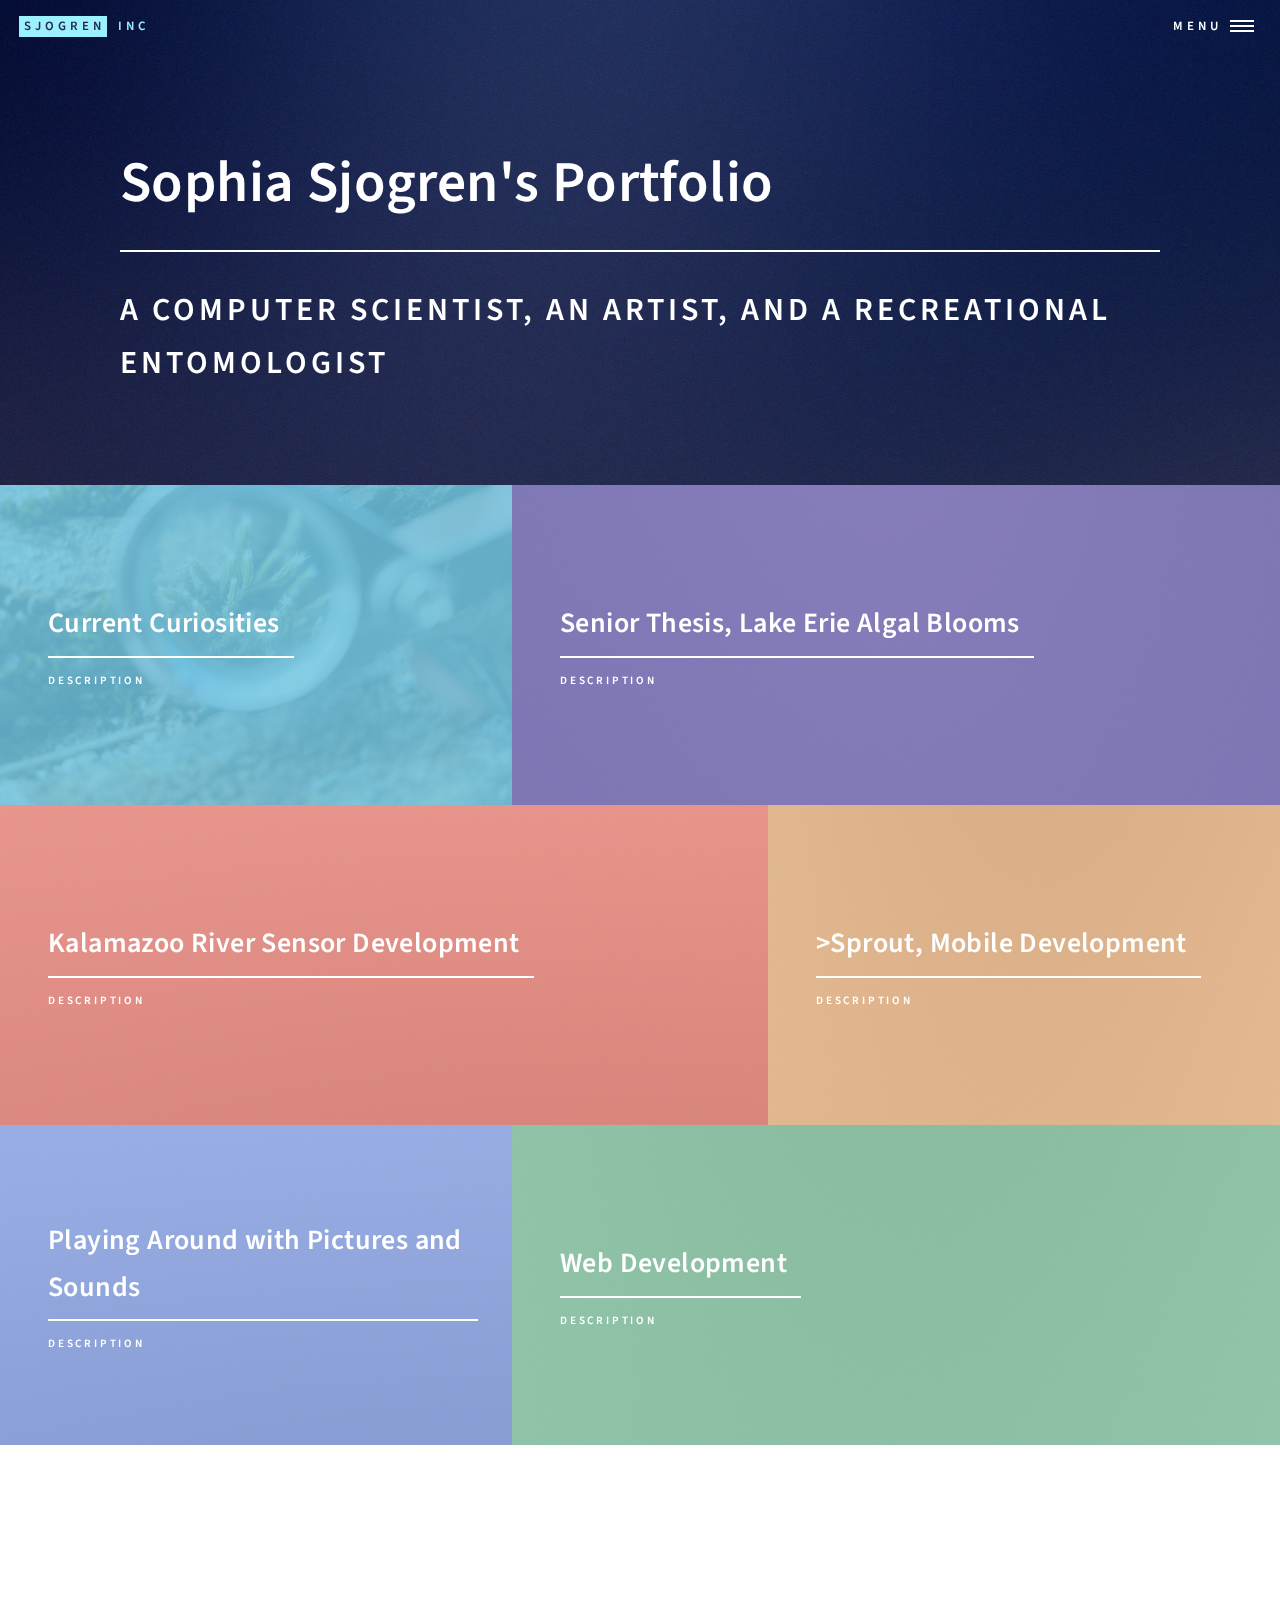
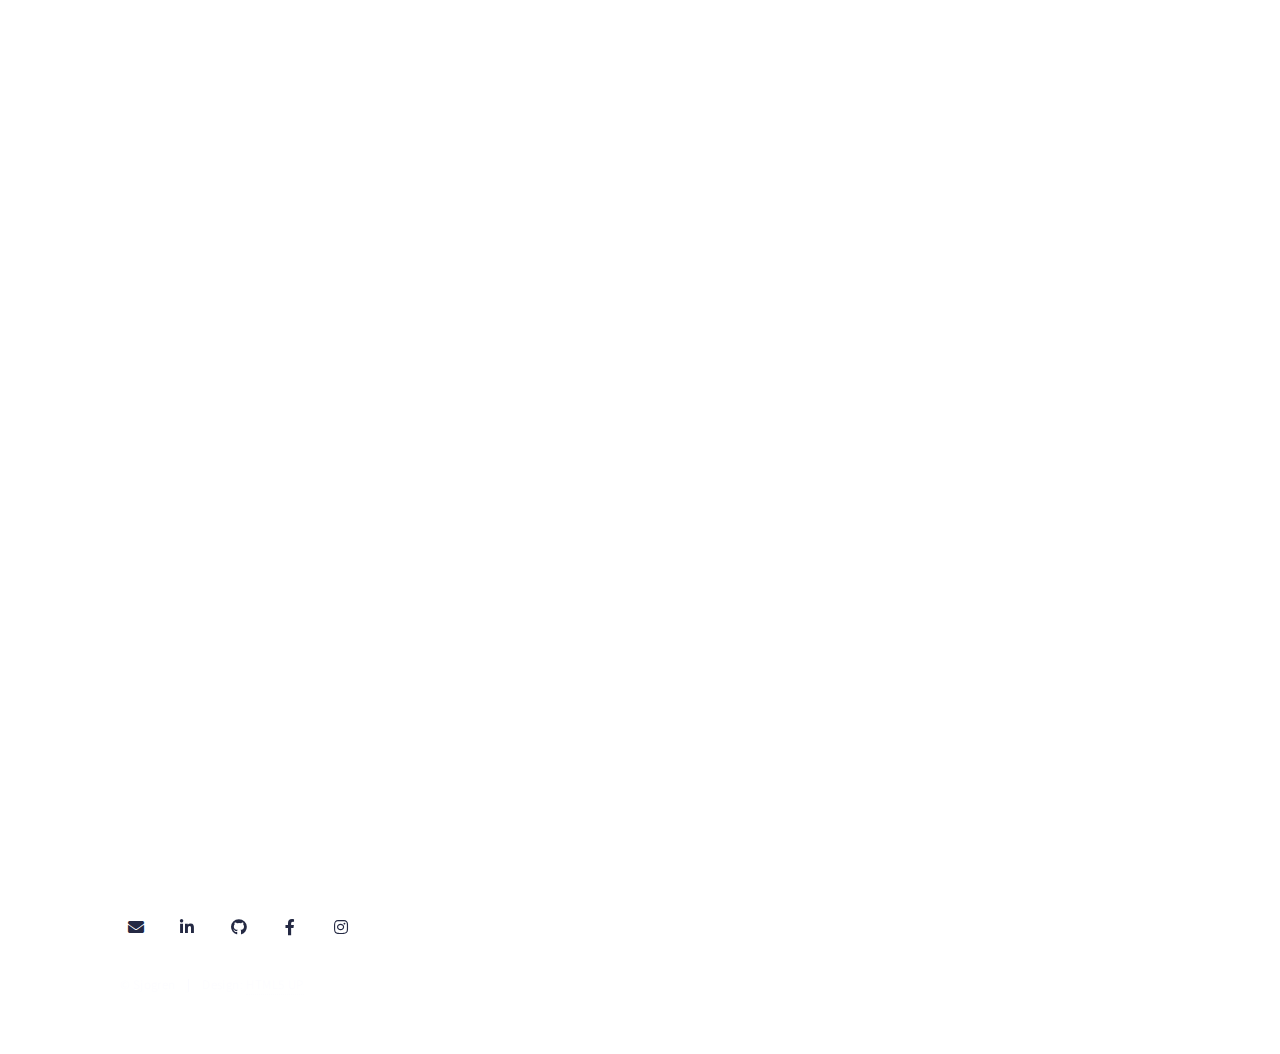
==== commit e77aa3e9: "Added more photos in the gallery and edited some screen size properties" ====
--- a/index.html
+++ b/index.html
@@ -71,7 +71,7 @@
 										<img src="images/pic02.jpg" alt="" />
 									</span>
 									<header class="major">
-										<h3><a href="sensorDev.html" class="link">Kalamazoo River Sensor Development</a></h3>
+										<h3><a href="sensorDev.html" class="link">Senior Thesis, Lake Erie Algal Blooms</a></h3>
 										<p>Description </p>
 									</header>
 								</article>
@@ -80,7 +80,7 @@
 										<img src="images/pic03.jpg" alt="" />
 									</span>
 									<header class="major">
-										<h3><a href="landing.html" class="link">Senior Thesis, Lake Erie Algal Blooms</a></h3>
+										<h3><a href="landing.html" class="link">Kalamazoo River Sensor Development</a></h3>
 										<!-- Add cover photo as lake erie satellite image -->
 										<p>Description</p>
 									</header>
@@ -90,27 +90,7 @@
 										<img src="images/pic04.jpg" alt="" />
 									</span>
 									<header class="major">
-										<h3><a href="landing.html" class="link">Data Analytics</a></h3>
-										<p>Description</p>
-									</header>
-								</article>
-
-								
-								<article>
-									<span class="image">
-										<img src="images/pic05.jpg" alt="" />
-									</span>
-									<header class="major">
-										<h3><a href="landing.html" class="link">Cryptography</a></h3>
-										<p>Description</p>
-									</header>
-								</article>
-								<article>
-									<span class="image">
-										<img src="images/pic06.jpg" alt="" />
-									</span>
-									<header class="major">
-										<h3><a href="landing.html" class="link">Sprout, Mobile Development</a></h3>
+										<h3><a href="landing.html" class="link">>Sprout, Mobile Development</a></h3>
 										<p>Description</p>
 									</header>
 								</article>
@@ -134,6 +114,27 @@
 										<p>Description</p>
 									</header>
 								</article>
+
+								<!--
+								<article>
+									<span class="image">
+										<img src="images/pic05.jpg" alt="" />
+									</span>
+									<header class="major">
+										<h3><a href="landing.html" class="link">Cryptography</a></h3>
+										<p>Description</p>
+									</header>
+								</article>
+								<article>
+									<span class="image">
+										<img src="images/pic06.jpg" alt="" />
+									</span>
+									<header class="major">
+										<h3><a href="landing.html" class="link">Data Analytics</a></h3>
+										<p>Description</p>
+									</header>
+								</article>
+							-->
 
 							</section>
 						
@@ -166,9 +167,9 @@
 
 					<!-- Gallery -->
 						<div class="gallery style2 medium lightbox onscroll-fade-in">
-							<article style="height:auto; width:33%">
-								<a href="images/Art/Cello_Watercolor_Full.png" class="image">
-									<img src="images/Art/Cello_Watercolor.jpeg" alt="" />
+							<article>
+								<a href="images/Gallery/Cello_Full.png" class="image">
+									<img src="images/Gallery/Cello.png" alt="" />
 								</a>
 								<div class="caption">
 									<h3>Harmony</h3>
@@ -180,9 +181,9 @@
 								</div>
 							
 							</article>
-							<article style="height:auto; width:33%">
-								<a href="images/Art/Dunes_Full.png" class="image">
-									<img src="images/Art/Dunes.jpeg" alt="" />
+							<article>
+								<a href="images/Gallery/Dunes_Full.png" class="image">
+									<img src="images/Gallery/Dunes.png" alt="" />
 								</a>
 								<div class="caption">
 									<h3>Dunes</h3>
@@ -193,9 +194,9 @@
 									</ul>-->
 								</div>
 							</article>
-							<article style="height:auto; width:33%">
-								<a href="images/Art/Self_Portriat_Full.png" class="image">
-									<img src="images/Art/Self_Portriat.jpeg" alt="" />
+							<article>
+								<a href="images/Gallery/Self_Portriat_Full.png" class="image">
+									<img src="images/Gallery/Self_Portriat.png" alt="" />
 								</a>
 								<div class="caption">
 									<h3>Self Portriat</h3>
@@ -206,115 +207,118 @@
 									</ul>-->
 								</div>
 							</article>
-							<article style="height:auto; width:33%">
-								<a href="landing.html" class="image">
-									<img src="images/pic01.jpg" alt="" />
-								</a>
-								<div class="caption">
-									<h3>Title</h3>
-									<p>Date</p>
-									<!--<ul class="actions fixed">
-										<li><span class="button small">Details</span></li>
-									</ul>-->
-								</div>
-							</article>
-							<article style="height:auto; width:33%">
-								<a href="landing.html" class="image">
-									<img src="images/pic01.jpg" alt="" />
-								</a>
-								<div class="caption">
-									<h3>Title</h3>
-									<p>Date</p>
-									<!--<ul class="actions fixed">
-										<li><span class="button small">Details</span></li>
-									</ul>-->
-								</div>
-							</article>
-							<article style="height:auto; width:33%">
-								<a href="landing.html" class="image">
-									<img src="images/pic01.jpg" alt="" />
-								</a>
-								<div class="caption">
-									<h3>Title</h3>
-									<p>Date</p>
-									<!--<ul class="actions fixed">
-										<li><span class="button small">Details</span></li>
-									</ul>-->
-								</div>
-							</article>
-							<article style="height:auto; width:33%">
-								<a href="landing.html" class="image">
-									<img src="images/pic01.jpg" alt="" />
-								</a>
-								<div class="caption">
-									<h3>Title</h3>
-									<p>Date</p>
-									<!--<ul class="actions fixed">
-										<li><span class="button small">Details</span></li>
-									</ul>-->
-								</div>
-							</article>
-							<article style="height:auto; width:33%">
-								<a href="landing.html" class="image">
-									<img src="images/pic01.jpg" alt="" />
-								</a>
-								<div class="caption">
-									<h3>Title</h3>
-									<p>Date</p>
-									<!--<ul class="actions fixed">
-										<li><span class="button small">Details</span></li>
-									</ul>-->
-								</div>
-							</article>
-							<article style="height:auto; width:33%">
-								<a href="landing.html" class="image">
-									<img src="images/pic01.jpg" alt="" />
-								</a>
-								<div class="caption">
-									<h3>Title</h3>
-									<p>Date</p>
-									<!--<ul class="actions fixed">
-										<li><span class="button small">Details</span></li>
-									</ul>-->
-								</div>
-							</article>
-							<article style="height:auto; width:33%">
-								<a href="landing.html" class="image">
-									<img src="images/pic01.jpg" alt="" />
-								</a>
-								<div class="caption">
-									<h3>Title</h3>
-									<p>Date</p>
-									<!--<ul class="actions fixed">
-										<li><span class="button small">Details</span></li>
-									</ul>-->
-								</div>
-							</article>
-							<article style="height:auto; width:33%">
-								<a href="landing.html" class="image">
-									<img src="images/pic01.jpg" alt="" />
-								</a>
-								<div class="caption">
-									<h3>Title</h3>
-									<p>Date</p>
-									<!--<ul class="actions fixed">
-										<li><span class="button small">Details</span></li>
-									</ul>-->
-								</div>
-							</article>
-							<article style="height:auto; width:33%">
-								<a href="landing.html" class="image">
-									<img src="images/pic01.jpg" alt="" />
-								</a>
-								<div class="caption">
-									<h3>Title</h3>
-									<p>Date</p>
-									<!--<ul class="actions fixed">
-										<li><span class="button small">Details</span></li>
-									</ul>-->
-								</div>
-							</article>
-							<article style="height:auto; width:33%">
+							<article>
+								<a href="images/Gallery/Footprint_Full.png" class="image">
+									<img src="images/Gallery/Footprint.png" alt="" />
+								</a>
+								<div class="caption">
+									<h3>Footprints</h3>
+									<p>Acrylic on Canvas</p>
+									<p>Spring, 2023</p>
+									<!--<ul class="actions fixed">
+										<li><span class="button small">Details</span></li>
+									</ul>-->
+								</div>
+							</article>
+							<article>
+								<a href="images/Gallery/City_Walk_Full.png" class="image">
+									<img src="images/Gallery/City_Walk.png" alt="" />
+								</a>
+								<div class="caption">
+									<h3>City Walk</h3>
+									<p>Watercolor</p>
+									<p>Winter, 2023</p>
+									<!--<ul class="actions fixed">
+										<li><span class="button small">Details</span></li>
+									</ul>-->
+								</div>
+							</article>
+							<article>
+								<a href="images/Gallery/Language_Full.png" class="image">
+									<img src="images/Gallery/Language.png" alt="" />
+								</a>
+								<div class="caption">
+									<h3>Language</h3>
+									<p>Acrylic on Canvas</p>
+									<p>Spring, 2023</p>
+									<!--<ul class="actions fixed">
+										<li><span class="button small">Details</span></li>
+									</ul>-->
+								</div>
+							</article>
+							<article>
+								<a href="landing.html" class="image">
+									<img src="images/pic01.jpg" alt="" />
+								</a>
+								<div class="caption">
+									<h3>Title</h3>
+									<p>Date</p>
+									<!--<ul class="actions fixed">
+										<li><span class="button small">Details</span></li>
+									</ul>-->
+								</div>
+							</article>
+							<article>
+								<a href="landing.html" class="image">
+									<img src="images/pic01.jpg" alt="" />
+								</a>
+								<div class="caption">
+									<h3>Title</h3>
+									<p>Date</p>
+									<!--<ul class="actions fixed">
+										<li><span class="button small">Details</span></li>
+									</ul>-->
+								</div>
+							</article>
+							<article>
+								<a href="landing.html" class="image">
+									<img src="images/pic01.jpg" alt="" />
+								</a>
+								<div class="caption">
+									<h3>Title</h3>
+									<p>Date</p>
+									<!--<ul class="actions fixed">
+										<li><span class="button small">Details</span></li>
+									</ul>-->
+								</div>
+							</article>
+							<article>
+								<a href="landing.html" class="image">
+									<img src="images/pic01.jpg" alt="" />
+								</a>
+								<div class="caption">
+									<h3>Title</h3>
+									<p>Date</p>
+									<!--<ul class="actions fixed">
+										<li><span class="button small">Details</span></li>
+									</ul>-->
+								</div>
+							</article>
+							<article>
+								<a href="landing.html" class="image">
+									<img src="images/pic01.jpg" alt="" />
+								</a>
+								<div class="caption">
+									<h3>Title</h3>
+									<p>Date</p>
+									<!--<ul class="actions fixed">
+										<li><span class="button small">Details</span></li>
+									</ul>-->
+								</div>
+							</article>
+							<article>
+								<a href="landing.html" class="image">
+									<img src="images/pic01.jpg" alt="" />
+								</a>
+								<div class="caption">
+									<h3>Title</h3>
+									<p>Date</p>
+									<!--<ul class="actions fixed">
+										<li><span class="button small">Details</span></li>
+									</ul>-->
+								</div>
+							</article>
+							<article>
 								<a href="landing.html" class="image">
 									<img src="images/pic01.jpg" alt="" />
 								</a>
--- a/assets/css/main.css
+++ b/assets/css/main.css
@@ -4811,7 +4811,7 @@
 		}
 
 			.gallery.style1 a:hover {
-				color: #47D3E5;
+				color: #47d3e58f;
 			}
 
 		.gallery.style1 strong, .gallery.style1 b {
@@ -4859,7 +4859,7 @@
 			.gallery.style1 input[type="button"]:active,
 			.gallery.style1 button:active,
 			.gallery.style1 .button:active {
-				background-color: rgba(71, 211, 229, 0.2);
+				background-color: rgba(71, 211, 229, 0.164);
 				box-shadow: inset 0 0 0 1px #47D3E5;
 				color: #47D3E5 !important;
 			}
@@ -4913,7 +4913,8 @@
 		.gallery.style1 article {
 			overflow: hidden;
 			position: relative;
-			width: 25%;
+			height: 50%;
+			width: auto;
 		}
 
 			.gallery.style1 article .image {
@@ -4928,7 +4929,8 @@
 
 				.gallery.style1 article .image img {
 					display: block;
-					width: 100%;
+					height: 50%;
+					width: auto;
 					border-radius: 0;
 				}
 
@@ -4991,7 +4993,8 @@
 		@media screen and (max-width: 1280px) {
 
 			.gallery.style1 article {
-				width: 33.33333%;
+				height: 50%;
+					width: auto;
 			}
 
 				.gallery.style1 article .caption {
@@ -5003,7 +5006,8 @@
 		@media screen and (max-width: 980px) {
 
 			.gallery.style1 article {
-				width: 50%;
+				height: 50%;
+					width: auto;
 			}
 
 				.gallery.style1 article .caption {
@@ -5015,7 +5019,8 @@
 		@media screen and (max-width: 480px) {
 
 			.gallery.style1 article {
-				width: 100%;
+				height: 50%;
+					width: auto;
 			}
 
 				.gallery.style1 article .caption {
@@ -5025,7 +5030,8 @@
 		}
 
 		.gallery.style1.small article {
-			width: 20%;
+			height: 50%;
+					width: auto;
 		}
 
 			.gallery.style1.small article .caption {
@@ -5035,7 +5041,8 @@
 		@media screen and (max-width: 1280px) {
 
 			.gallery.style1.small article {
-				width: 25%;
+				height: 50%;
+					width: auto;
 			}
 
 				.gallery.style1.small article .caption {
@@ -5047,7 +5054,8 @@
 		@media screen and (max-width: 980px) {
 
 			.gallery.style1.small article {
-				width: 33.33333%;
+				height: 50%;
+					width: auto;
 			}
 
 				.gallery.style1.small article .caption {
@@ -5059,7 +5067,8 @@
 		@media screen and (max-width: 480px) {
 
 			.gallery.style1.small article {
-				width: 50%;
+				height: 50%;
+					width: auto;
 			}
 
 				.gallery.style1.small article .caption {
@@ -5069,7 +5078,8 @@
 		}
 
 		.gallery.style1.big article {
-			width: 33.33333%;
+			height: 50%;
+					width: auto;
 		}
 
 			.gallery.style1.big article .caption {
@@ -5079,7 +5089,8 @@
 		@media screen and (max-width: 1280px) {
 
 			.gallery.style1.big article {
-				width: 50%;
+				height: 50%;
+					width: auto;
 			}
 
 				.gallery.style1.big article .caption {
@@ -5091,7 +5102,8 @@
 		@media screen and (max-width: 980px) {
 
 			.gallery.style1.big article {
-				width: 50%;
+				height: 50%;
+					width: auto;
 			}
 
 				.gallery.style1.big article .caption {
@@ -5103,7 +5115,8 @@
 		@media screen and (max-width: 480px) {
 
 			.gallery.style1.big article {
-				width: 100%;
+				height: 50%;
+					width: auto;
 			}
 
 				.gallery.style1.big article .caption {
@@ -5117,7 +5130,7 @@
 	.gallery.style2 {
 		/*background-image: url("../../images/banner.jpg");*/
 		/*background-color: #000000;*/
-		color: #ffffff;
+		color: #fff9f9;
 		display: -moz-flex;
 		display: -webkit-flex;
 		display: -ms-flex;
@@ -5260,7 +5273,7 @@
 
 		.gallery.style2 > .forward {
 			right: 0;
-			background-image: linear-gradient(to left, rgba(0, 0, 0, 0.25) 15%, rgba(0, 0, 0, 0));
+			/*background-image: linear-gradient(to left, rgba(0, 0, 0, 0.25) 15%, rgba(0, 0, 0, 0));*/
 		}
 
 			.gallery.style2 > .forward:before {
@@ -5298,20 +5311,36 @@
 			display: block;
 			position: relative;
 			overflow: hidden;
-			width: 22.5rem;
-			max-width: 75vw;
+			max-width: 600px;
+			min-width: 200px;
+			margin-right: 15px;
+			margin-left: 15px;
+			/*height: 100%;
+			width: auto;
+			max-height: 500px;
+			min-height: 90px;*/
 		}
 
 			.gallery.style2 article .image {
 				display: block;
 				width: 100%;
 				border-radius: 0;
+				/*height: 100%;
+			width: auto;
+			max-height: 500px;
+				border-radius: 30px;
+				min-height: 90px;*/
 			}
 
 				.gallery.style2 article .image img {
 					display: block;
 					width: 100%;
-					border-radius: 0;
+				border-radius: 0;
+					/*height: 100%;
+			width: auto;
+			max-height: 500px;
+					border-radius: 30px;
+					min-height: 90px;*/
 				}
 
 			.gallery.style2 article .caption {
@@ -5370,23 +5399,57 @@
 				opacity: 1;
 			}
 
-		@media screen and (max-width: 980px) {
-
+
+		@media screen and (max-width: 2000px) {
+
+			.gallery.style2 article{
+				width: 33%;
+				height: auto;
+			}
 			.gallery.style2 article .caption {
 				padding: 2rem;
 			}
 
 		}
 
-		@media screen and (max-width: 736px) {
-
+		/*@media screen and (max-width: 980px) {
+
+			.gallery.style2 article{
+				width: 40%;
+				height: auto;
+			}
 			.gallery.style2 article .caption {
 				padding: 2rem;
 			}
 
-		}
-
-		.gallery.style2.small article {
+		}*/
+
+		@media screen and (max-width: 780px) {
+
+			.gallery.style2 article{
+				width: 50%;
+				height: auto;
+			}
+			.gallery.style2 article .caption {
+				padding: 2rem;
+			}
+
+		}
+
+		/*@media screen and (max-width: 600px) {
+
+			.gallery.style2 article{
+				width: 60%;
+				height: auto;
+			}
+			.gallery.style2 article .caption {
+				padding: 2rem;
+			}
+			
+
+		}
+
+		/*.gallery.style2.small article {
 			width: 17.5rem;
 		}
 
@@ -5394,7 +5457,7 @@
 				padding: 2rem;
 			}
 
-		@media screen and (max-width: 980px) {
+		/*@media screen and (max-width: 980px) {
 
 			.gallery.style2.small article .caption {
 				padding: 2rem;
@@ -5432,7 +5495,7 @@
 				padding: 2rem;
 			}
 
-		}
+		}*/
 
 /* Gallery (lightbox) */
 
@@ -5594,7 +5657,7 @@
 				display: block;
 				max-width: 90vw;
 				max-height: 85vh;
-				box-shadow: 0 1rem 3rem 0 rgba(0, 0, 0, 0.35);
+				box-shadow: 0 1rem 3rem 0 rgba(0, 0, 0, 0.336);
 			}
 
 		.gallery.lightbox .modal.visible {
@@ -5637,7 +5700,7 @@
 	}
 
 	.gallery article .image {
-		background-color: rgba(0, 0, 0, 0.125);
+		/*background-color: rgba(0, 0, 0, 0.125);*/
 	}
 
 	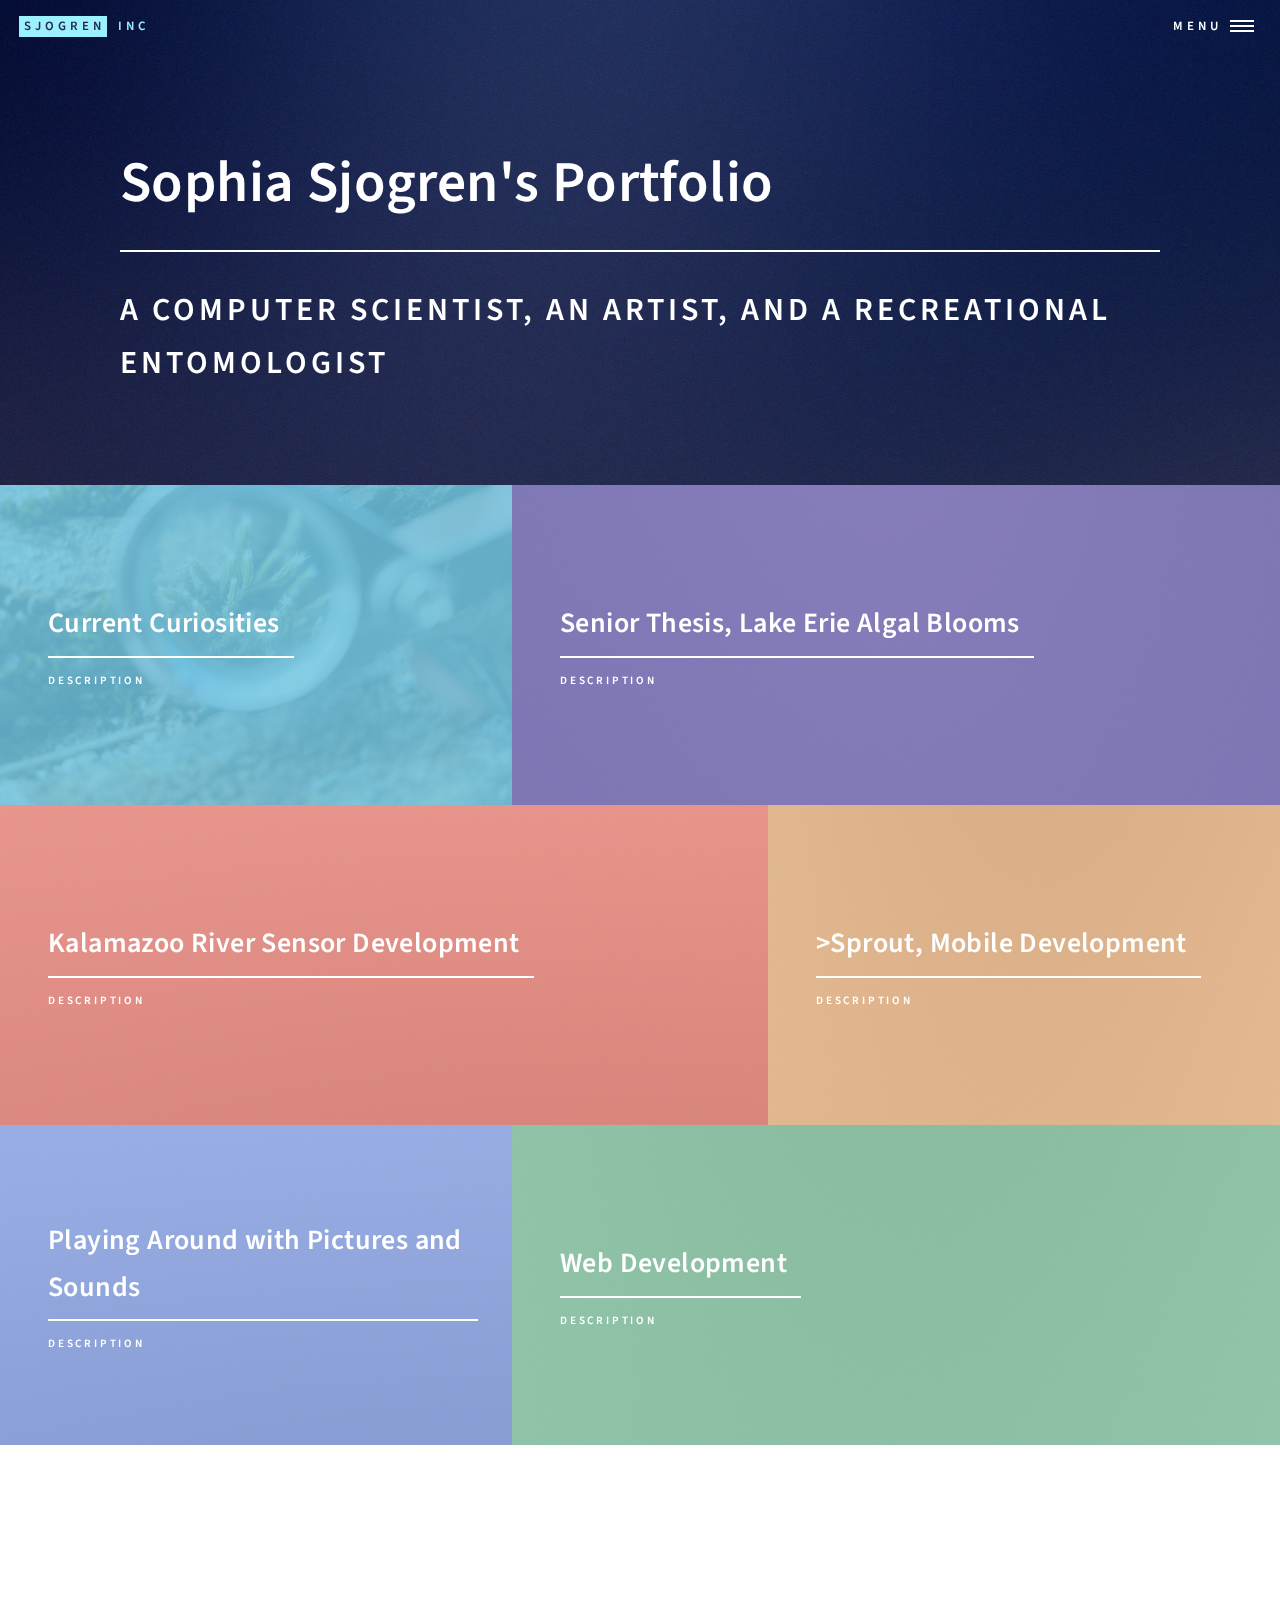
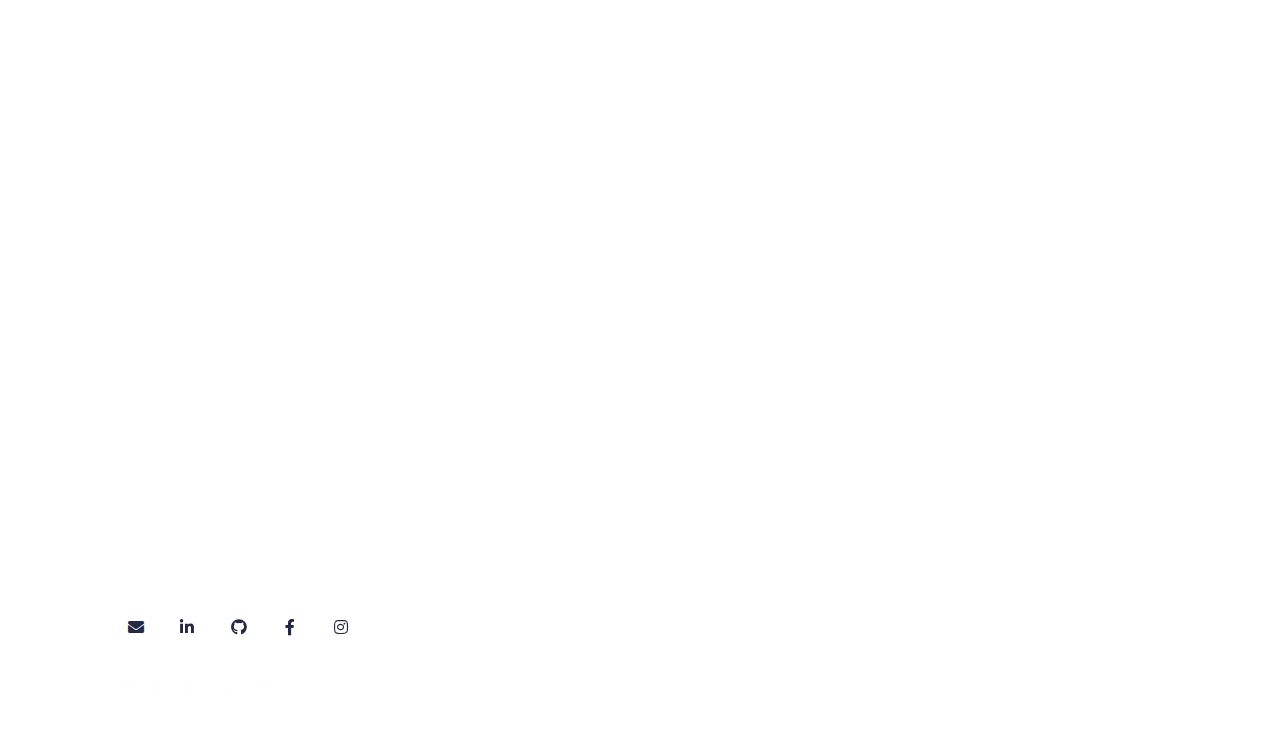
==== commit 4b0d6198: "Added more gallery photos" ====
--- a/index.html
+++ b/index.html
@@ -234,6 +234,47 @@
 								</div>
 							</article>
 							<article>
+								<a href="images/Gallery/Courts_Full.png" class="image">
+									<img src="images/Gallery/Courts.png" alt="" />
+								</a>
+								<div class="caption">
+									<h3>On The Courts</h3>
+									<p>Acrylic on Paddle</p>
+									<p>Summer, 2023</p>
+									<!--<ul class="actions fixed">
+										<li><span class="button small">Details</span></li>
+									</ul>-->
+								</div>
+							</article>
+							<article>
+								<a href="images/Gallery/My_Mother_Full.png" class="image">
+									<img src="images/Gallery/My_Mother.png" alt="" />
+								</a>
+								<div class="caption">
+									<h3>My Mother's Work</h3>
+									<p>Oil on Canvas</p>
+									<p>Fall, 2022</p>
+									<!--<ul class="actions fixed">
+										<li><span class="button small">Details</span></li>
+									</ul>-->
+								</div>
+							</article>
+							
+							
+							<article>
+								<a href="images/Gallery/Highland_Full.png" class="image">
+									<img src="images/Gallery/Highland.png" alt="" />
+								</a>
+								<div class="caption">
+									<h3>Highland</h3>
+									<p>Oil on Canvas</p>
+									<p>Fall, 2022</p>
+									<!--<ul class="actions fixed">
+										<li><span class="button small">Details</span></li>
+									</ul>-->
+								</div>
+							</article>
+							<article>
 								<a href="images/Gallery/Language_Full.png" class="image">
 									<img src="images/Gallery/Language.png" alt="" />
 								</a>
@@ -247,89 +288,105 @@
 								</div>
 							</article>
 							<article>
-								<a href="landing.html" class="image">
-									<img src="images/pic01.jpg" alt="" />
-								</a>
-								<div class="caption">
-									<h3>Title</h3>
-									<p>Date</p>
-									<!--<ul class="actions fixed">
-										<li><span class="button small">Details</span></li>
-									</ul>-->
-								</div>
-							</article>
-							<article>
-								<a href="landing.html" class="image">
-									<img src="images/pic01.jpg" alt="" />
-								</a>
-								<div class="caption">
-									<h3>Title</h3>
-									<p>Date</p>
-									<!--<ul class="actions fixed">
-										<li><span class="button small">Details</span></li>
-									</ul>-->
-								</div>
-							</article>
-							<article>
-								<a href="landing.html" class="image">
-									<img src="images/pic01.jpg" alt="" />
-								</a>
-								<div class="caption">
-									<h3>Title</h3>
-									<p>Date</p>
-									<!--<ul class="actions fixed">
-										<li><span class="button small">Details</span></li>
-									</ul>-->
-								</div>
-							</article>
-							<article>
-								<a href="landing.html" class="image">
-									<img src="images/pic01.jpg" alt="" />
-								</a>
-								<div class="caption">
-									<h3>Title</h3>
-									<p>Date</p>
-									<!--<ul class="actions fixed">
-										<li><span class="button small">Details</span></li>
-									</ul>-->
-								</div>
-							</article>
-							<article>
-								<a href="landing.html" class="image">
-									<img src="images/pic01.jpg" alt="" />
-								</a>
-								<div class="caption">
-									<h3>Title</h3>
-									<p>Date</p>
-									<!--<ul class="actions fixed">
-										<li><span class="button small">Details</span></li>
-									</ul>-->
-								</div>
-							</article>
-							<article>
-								<a href="landing.html" class="image">
-									<img src="images/pic01.jpg" alt="" />
-								</a>
-								<div class="caption">
-									<h3>Title</h3>
-									<p>Date</p>
-									<!--<ul class="actions fixed">
-										<li><span class="button small">Details</span></li>
-									</ul>-->
-								</div>
-							</article>
-							<article>
-								<a href="landing.html" class="image">
-									<img src="images/pic01.jpg" alt="" />
-								</a>
-								<div class="caption">
-									<h3>Title</h3>
-									<p>Date</p>
-									<!--<ul class="actions fixed">
-										<li><span class="button small">Details</span></li>
-									</ul>-->
-								</div>
-							</article>
+								<a href="images/Gallery/Grandmother_Full.png" class="image">
+									<img src="images/Gallery/Grandmother.png" alt="" />
+								</a>
+								<div class="caption">
+									<h3>Grandmother</h3>
+									<p>Acrylic on Canvas</p>
+									<p>Spring, 2023</p>
+									<!--<ul class="actions fixed">
+										<li><span class="button small">Details</span></li>
+									</ul>-->
+								</div>
+							</article>
+							<article>
+								<a href="images/Gallery/Narrows_Full.png" class="image">
+									<img src="images/Gallery/Narrows.png" alt="" />
+								</a>
+								<div class="caption">
+									<h3>The Narrows</h3>
+									<p>Watercolor</p>
+									<p>Winter, 2023</p>
+									<!--<ul class="actions fixed">
+										<li><span class="button small">Details</span></li>
+									</ul>-->
+								</div>
+							</article>
+							<!--
+							<article>
+								<a href="landing.html" class="image">
+									<img src="images/pic01.jpg" alt="" />
+								</a>
+								<div class="caption">
+									<h3>Title</h3>
+									<p>Date</p>
+									<!--<ul class="actions fixed">
+										<li><span class="button small">Details</span></li>
+									</ul>
+								</div>
+							</article>
+							<article>
+								<a href="landing.html" class="image">
+									<img src="images/pic01.jpg" alt="" />
+								</a>
+								<div class="caption">
+									<h3>Title</h3>
+									<p>Date</p>
+									<!--<ul class="actions fixed">
+										<li><span class="button small">Details</span></li>
+									</ul>
+								</div>
+							</article>
+							<article>
+								<a href="landing.html" class="image">
+									<img src="images/pic01.jpg" alt="" />
+								</a>
+								<div class="caption">
+									<h3>Title</h3>
+									<p>Date</p>
+									<!--<ul class="actions fixed">
+										<li><span class="button small">Details</span></li>
+									</ul>
+								</div>
+							</article>
+							<article>
+								<a href="landing.html" class="image">
+									<img src="images/pic01.jpg" alt="" />
+								</a>
+								<div class="caption">
+									<h3>Title</h3>
+									<p>Date</p>
+									<!--<ul class="actions fixed">
+										<li><span class="button small">Details</span></li>
+									</ul>
+								</div>
+							</article>
+							<article>
+								<a href="landing.html" class="image">
+									<img src="images/pic01.jpg" alt="" />
+								</a>
+								<div class="caption">
+									<h3>Title</h3>
+									<p>Date</p>
+									<!--<ul class="actions fixed">
+										<li><span class="button small">Details</span></li>
+									</ul>
+								</div>
+							</article>
+							<article>
+								<a href="landing.html" class="image">
+									<img src="images/pic01.jpg" alt="" />
+								</a>
+								<div class="caption">
+									<h3>Title</h3>
+									<p>Date</p>
+									<!--<ul class="actions fixed">
+										<li><span class="button small">Details</span></li>
+									</ul>
+								</div>
+							</article>
+						-->
 						</div>
 					
 				</section>
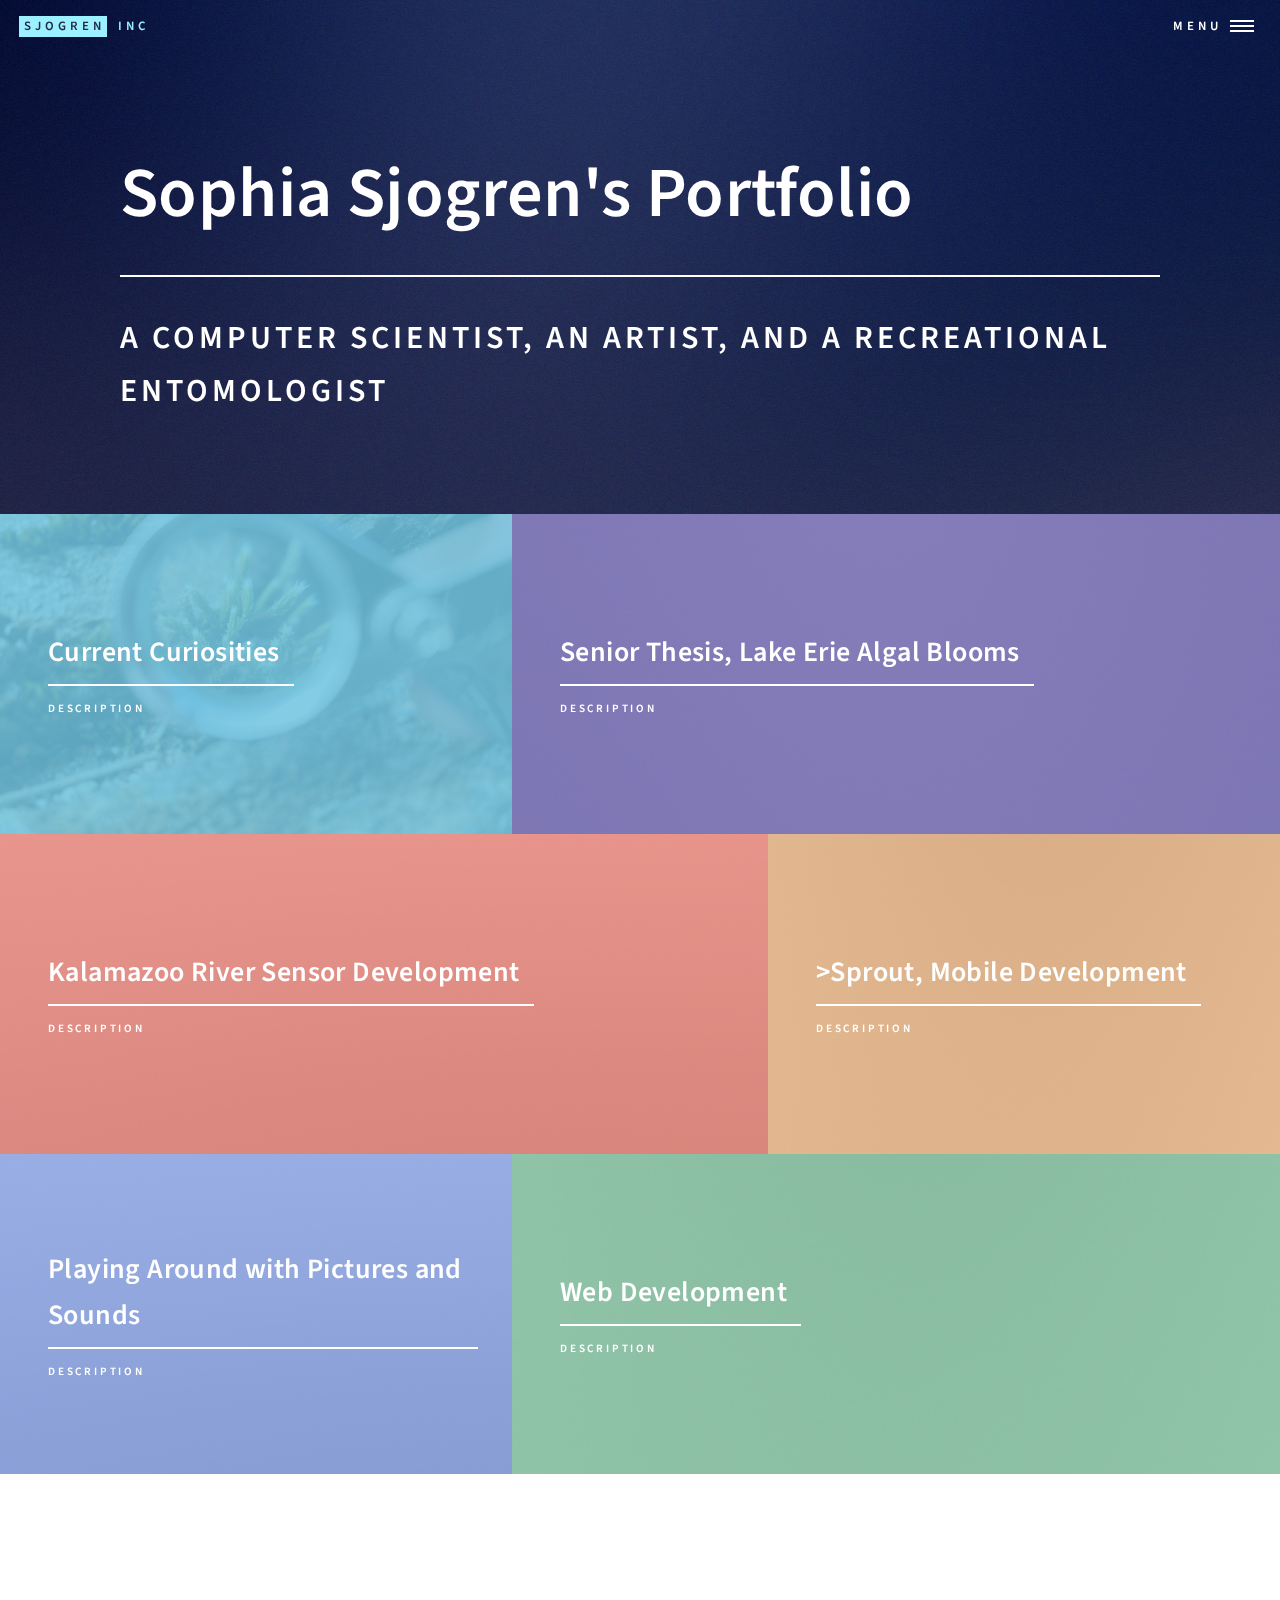
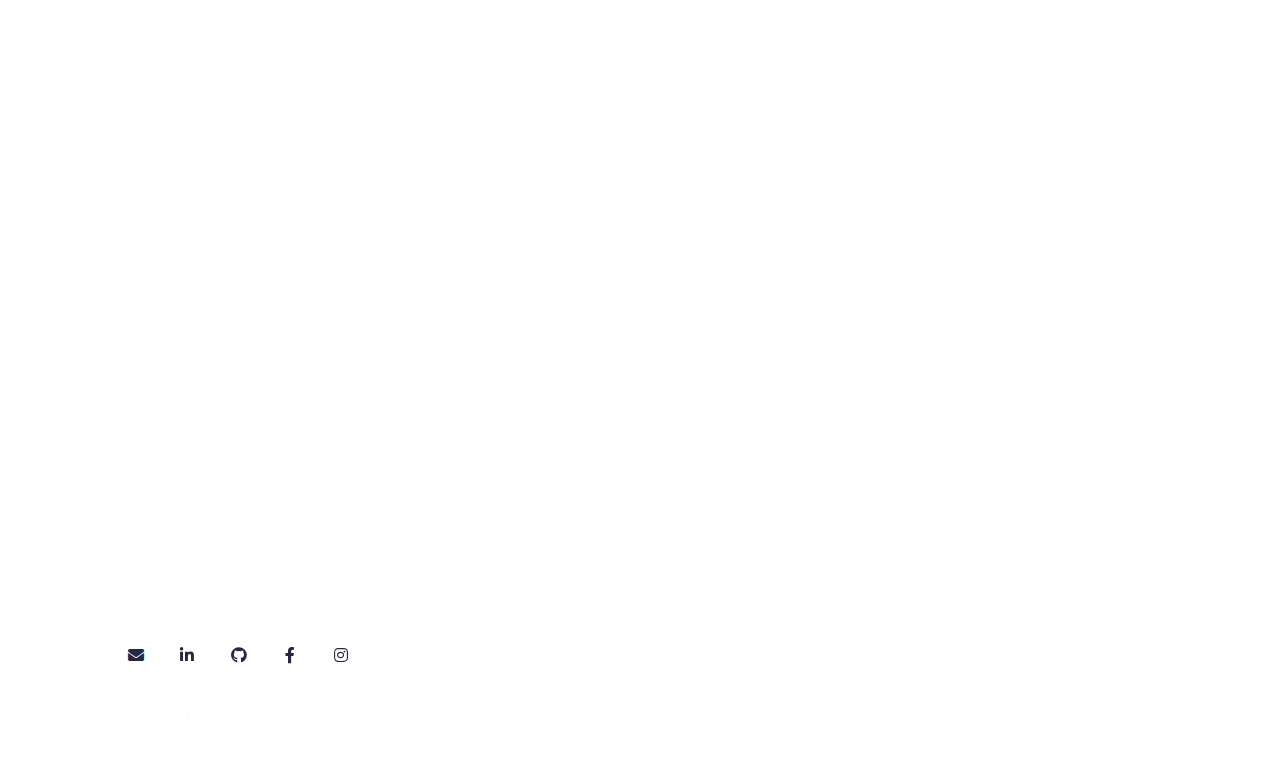
==== commit 13960d81: "Edited font size of title to adjust to screen size" ====
--- a/index.html
+++ b/index.html
@@ -43,10 +43,10 @@
 					<section id="banner" class="major">
 						<div class="inner">
 							<header class="major">
-								<h1 style="font-size: 4.5vw">Sophia Sjogren's Portfolio</h1>
+								<h1 style="font-size: 5.5vw; font-size:max(25px, 5.5vw)">Sophia Sjogren's Portfolio</h1>
 							</header>
 							<div class="content">
-								<p style="font-size: 2.5vw">A computer scientist, an artist, and a recreational entomologist<br> </p>
+								<p style="font-size: 2.5vw; font-size:max(15px, 2.5vw)">A computer scientist, an artist, and a recreational entomologist<br> </p>
 							</div>
 						</div>
 					</section>
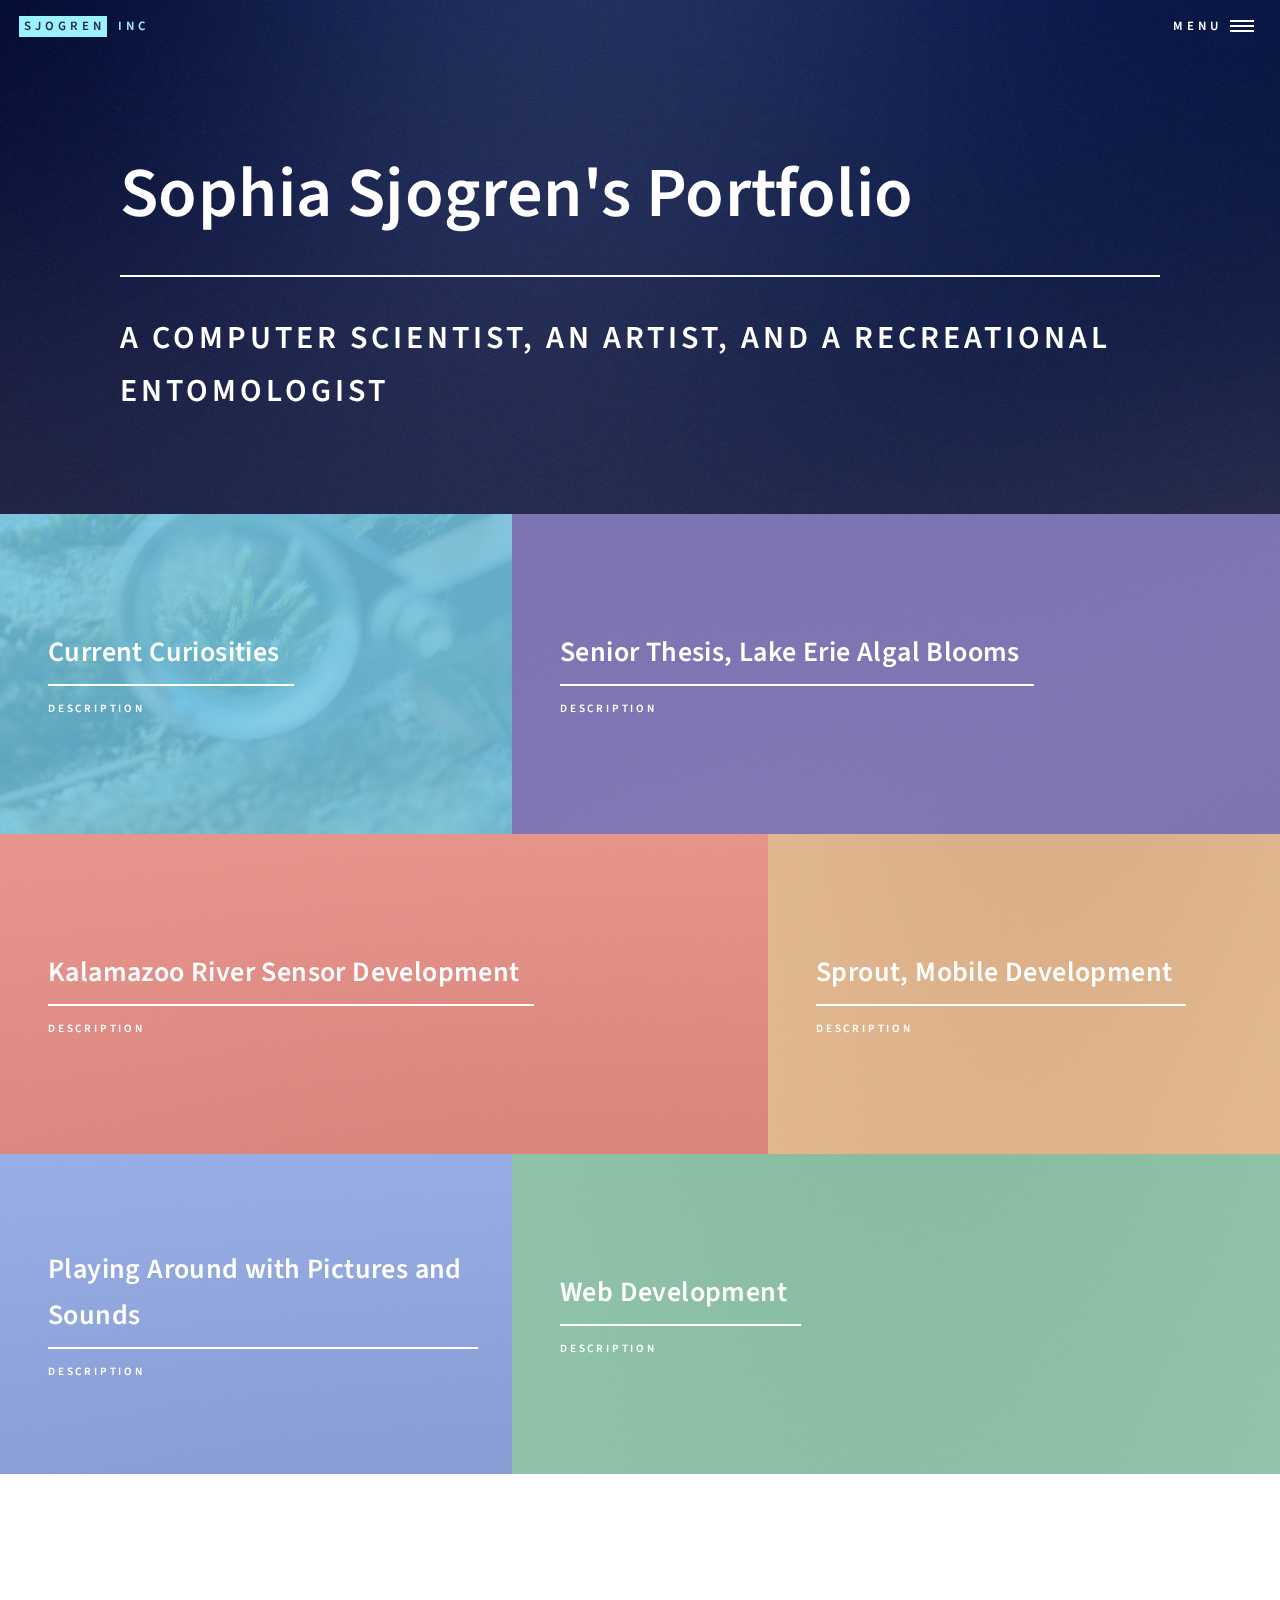
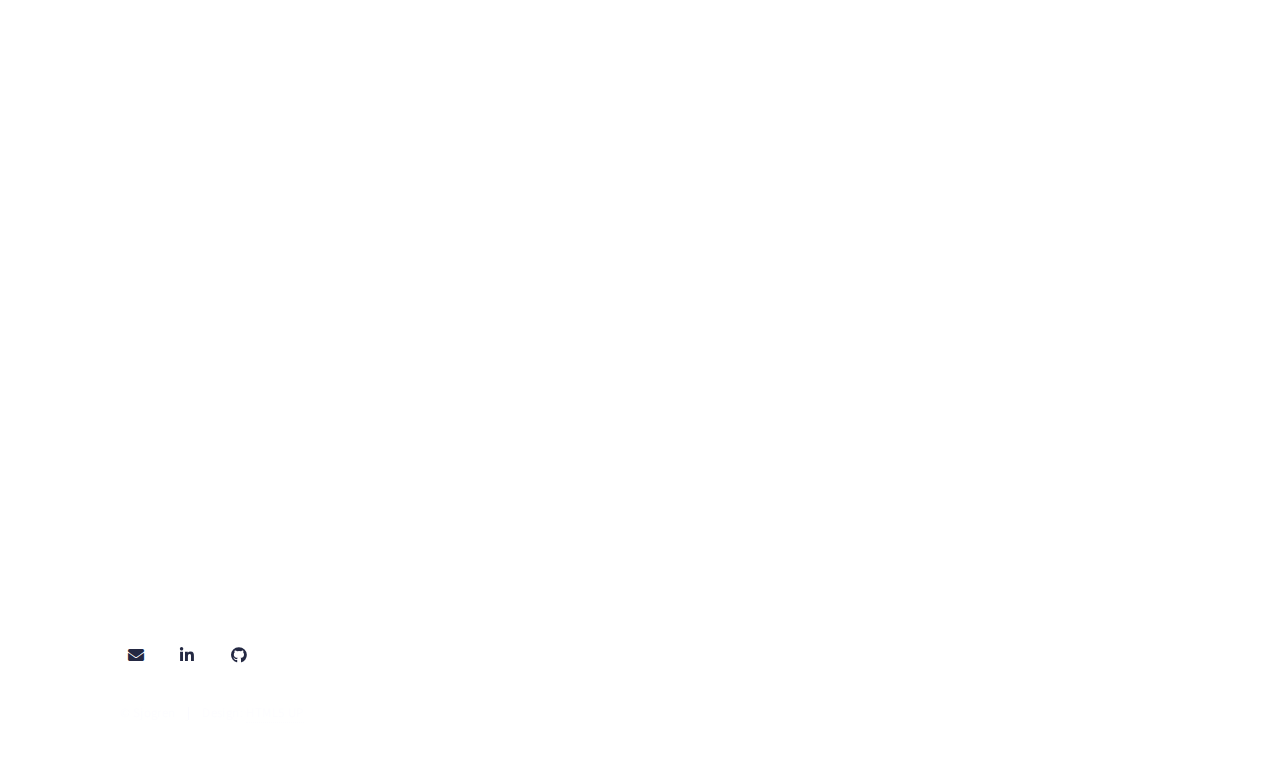
==== commit efb0b4b8: "Added a cover photo to tab" ====
--- a/index.html
+++ b/index.html
@@ -68,10 +68,10 @@
 								</article>
 								<article>
 									<span class="image">
-										<img src="images/pic02.jpg" alt="" />
-									</span>
-									<header class="major">
-										<h3><a href="sensorDev.html" class="link">Senior Thesis, Lake Erie Algal Blooms</a></h3>
+										<img src="images/Tab_Covers/Satellite_Cover.png" alt="" />
+									</span>
+									<header class="major">
+										<h3><a href="generic.html" class="link">Senior Thesis, Lake Erie Algal Blooms</a></h3>
 										<p>Description </p>
 									</header>
 								</article>
@@ -90,7 +90,7 @@
 										<img src="images/pic04.jpg" alt="" />
 									</span>
 									<header class="major">
-										<h3><a href="landing.html" class="link">>Sprout, Mobile Development</a></h3>
+										<h3><a href="landing.html" class="link">Sprout, Mobile Development</a></h3>
 										<p>Description</p>
 									</header>
 								</article>
@@ -453,8 +453,8 @@
 								<li><a href="mailto:sophia.sjogren12@gmail.com" class="icon solid alt fa-envelope"><span class="label">Email</span></a></li>
 								<li><a href="https://www.linkedin.com/in/sophia-sjo" class="icon brands alt fa-linkedin-in"><span class="label">LinkedIn</span></a></li>
 								<li><a href="https://github.com/sophiesjo" class="icon brands alt fa-github"><span class="label">GitHub</span></a></li>
-								<li><a href="#" class="icon brands alt fa-facebook-f"><span class="label">Facebook</span></a></li>
-								<li><a href="#" class="icon brands alt fa-instagram"><span class="label">Instagram</span></a></li>
+								<!--<li><a href="#" class="icon brands alt fa-facebook-f"><span class="label">Facebook</span></a></li>
+								<li><a href="#" class="icon brands alt fa-instagram"><span class="label">Instagram</span></a></li>-->
 							</ul>
 							<ul class="copyright">
 								<li>&copy; Sjogren</li><li>Design: <a href="https://html5up.net">HTML5 UP</a></li>
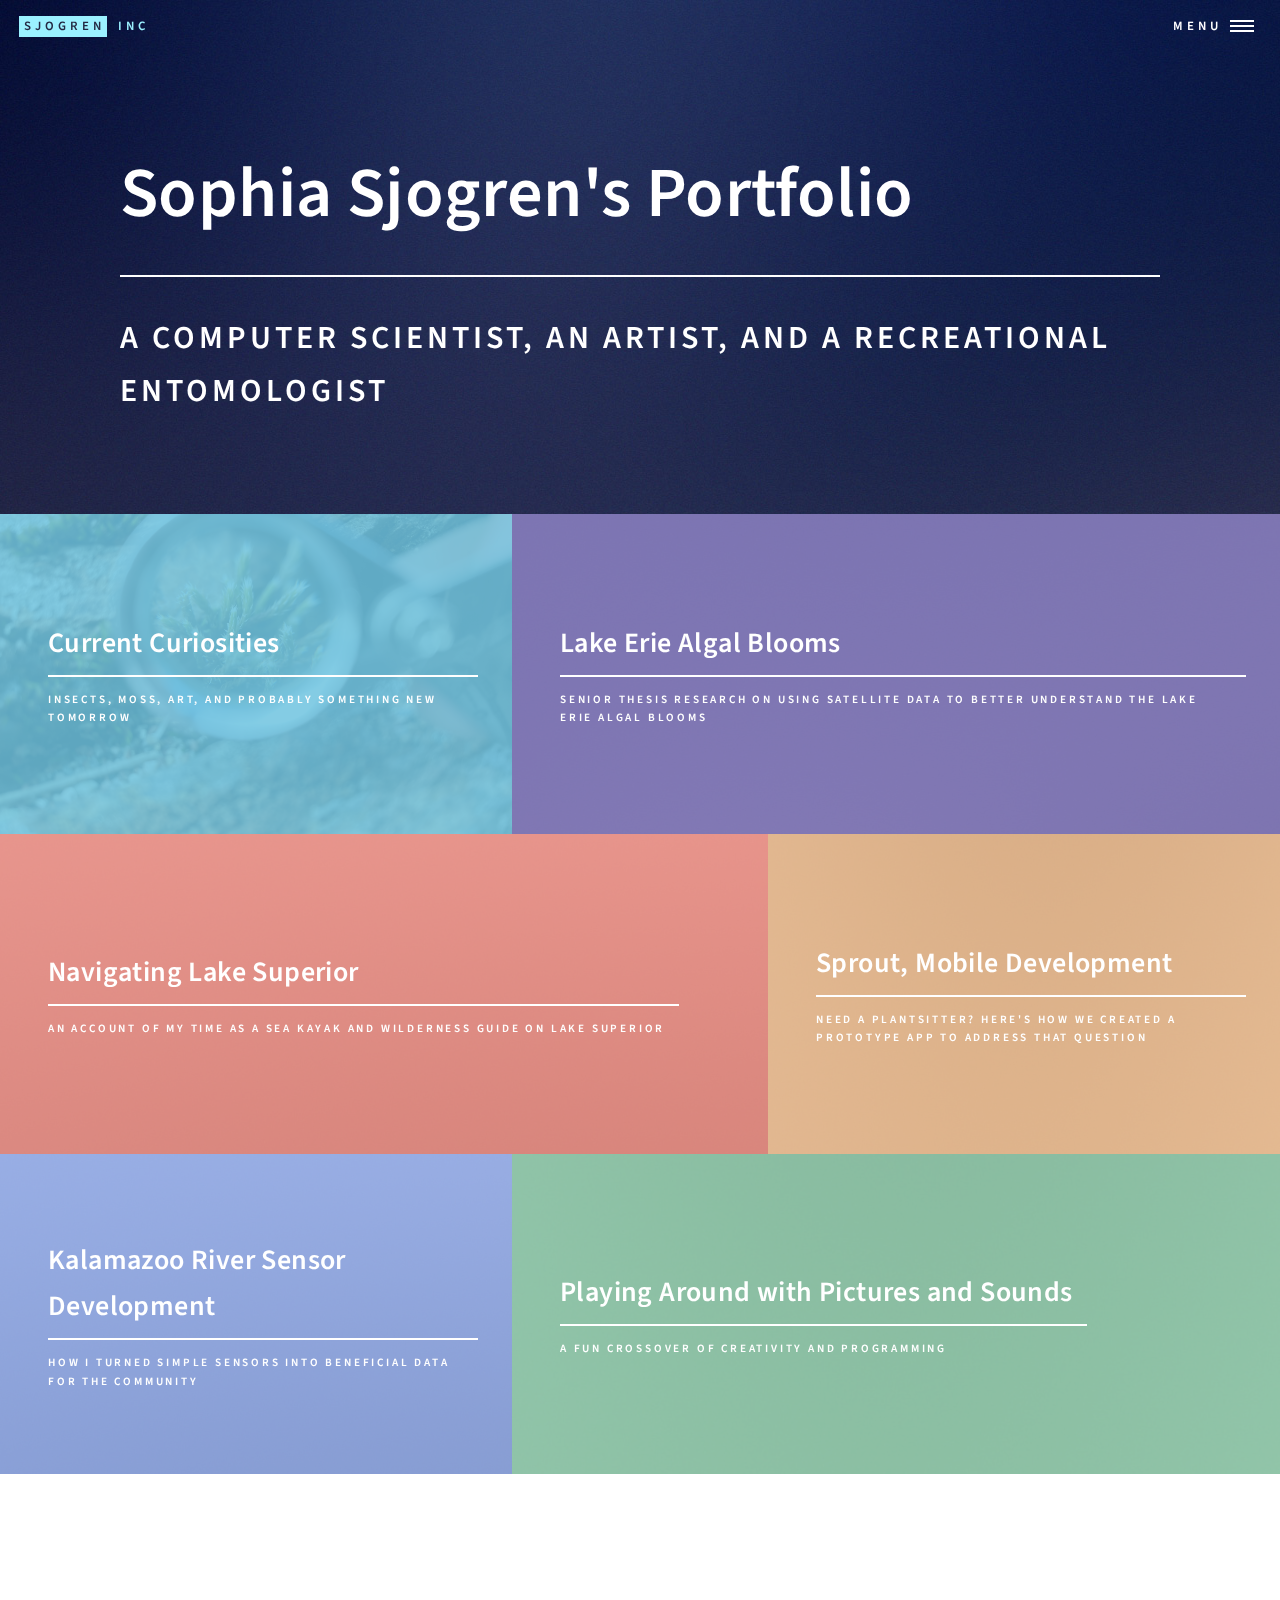
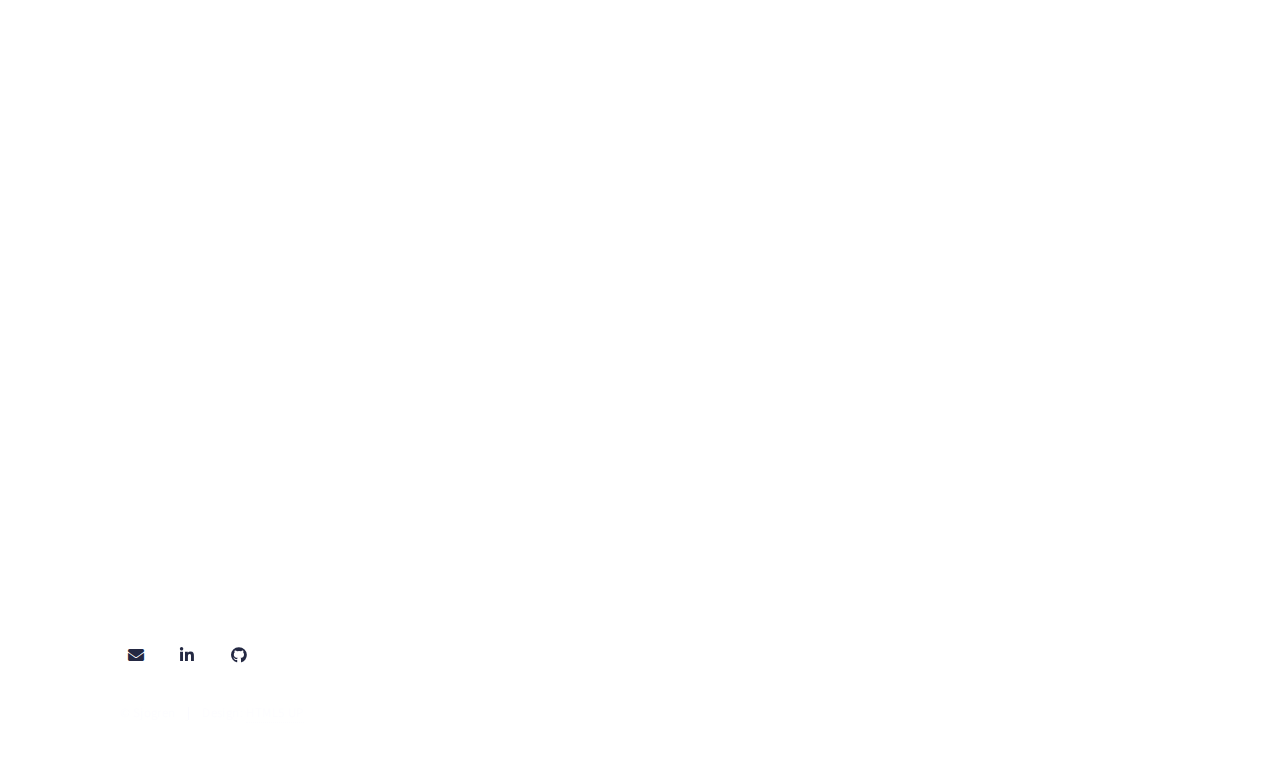
==== commit 75bbce7c: "Added more pages" ====
--- a/index.html
+++ b/index.html
@@ -30,12 +30,14 @@
 						<ul class="links">
 							<li><a href="index.html">Home</a></li>
 							<li><a href="curiosities.html">Current Curiosities</a></li>
-							<li><a href="sensorDev.html">Sensor Development</a></li>
-							<li><a href="thesis.html">Senior Thesis</a></li>
+							<li><a href="thesis.html">Lake Erie Algal Blooms</a></li>
+							<li><a href="superior.html">Navigating Lake Superior</a></li>
 							<li><a href="mobileDev.html">Sprout, Mobile Development</a></li>
+							<li><a href="sensor.html">Sensor Development</a></li>
+							<li><a href="pictures.html">Pictures and Sounds</a></li>
 							<li><a href="gallery.html">Gallery</a></li>
-							<li><a href="generic.html">Generic</a></li>
-							<li><a href="elements.html">Elements</a></li>
+							<!--<li><a href="generic.html">Generic</a></li>
+							<li><a href="elements.html">Elements</a></li>-->
 						</ul>
 					</nav>
 
@@ -61,9 +63,9 @@
 										<img src="images/Tab_Covers/Curiosity_Cover.jpeg" alt="" />
 									</span>
 									<header class="major">
-										<h3><a href="generic.html" class="link">Current Curiosities</a></h3>
+										<h3><a href="curiosities.html" class="link">Current Curiosities</a></h3>
 										<!-- Find a way to link this to a individual site that also is accessible through a sub drop down in the hamburger menu -->
-										<p>Description</p>
+										<p>Insects, moss, art, and probably something new tomorrow</p>
 									</header>
 								</article>
 								<article>
@@ -71,10 +73,30 @@
 										<img src="images/Tab_Covers/Satellite_Cover.png" alt="" />
 									</span>
 									<header class="major">
-										<h3><a href="generic.html" class="link">Senior Thesis, Lake Erie Algal Blooms</a></h3>
-										<p>Description </p>
-									</header>
-								</article>
+										<h3><a href="generic.html" class="link">Lake Erie Algal Blooms</a></h3>
+										<p>Senior thesis research on using satellite data to better understand the Lake Erie Algal Blooms</p>
+									</header>
+								</article>
+								<article>
+									<span class="image">
+										<img src="images/pic03.jpg" alt="" />
+									</span>
+									<header class="major">
+										<h3><a href="landing.html" class="link">Navigating Lake Superior</a></h3>
+										<!-- Add cover photo as lake erie satellite image -->
+										<p>An account of my time as a sea kayak and wilderness guide on Lake Superior</p>
+									</header>
+								</article>
+								<article>
+									<span class="image">
+										<img src="images/pic04.jpg" alt="" />
+									</span>
+									<header class="major">
+										<h3><a href="landing.html" class="link">Sprout, Mobile Development</a></h3>
+										<p>Need a plantsitter? Here's how we created a prototype app to address that question</p>
+									</header>
+								</article>
+
 								<article>
 									<span class="image">
 										<img src="images/pic03.jpg" alt="" />
@@ -82,7 +104,7 @@
 									<header class="major">
 										<h3><a href="landing.html" class="link">Kalamazoo River Sensor Development</a></h3>
 										<!-- Add cover photo as lake erie satellite image -->
-										<p>Description</p>
+										<p>How I turned simple sensors into beneficial data for the community</p>
 									</header>
 								</article>
 								<article>
@@ -90,38 +112,18 @@
 										<img src="images/pic04.jpg" alt="" />
 									</span>
 									<header class="major">
-										<h3><a href="landing.html" class="link">Sprout, Mobile Development</a></h3>
-										<p>Description</p>
-									</header>
-								</article>
-
-								<article>
-									<span class="image">
-										<img src="images/pic03.jpg" alt="" />
-									</span>
-									<header class="major">
 										<h3><a href="landing.html" class="link">Playing Around with Pictures and Sounds</a></h3>
-										<!-- Add cover photo as lake erie satellite image -->
-										<p>Description</p>
-									</header>
-								</article>
-								<article>
-									<span class="image">
-										<img src="images/pic04.jpg" alt="" />
-									</span>
-									<header class="major">
-										<h3><a href="landing.html" class="link">Web Development</a></h3>
-										<p>Description</p>
-									</header>
-								</article>
-
-								<!--
-								<article>
+										<p>A fun crossover of creativity and programming</p>
+									</header>
+								</article>
+
+								
+								<!--<article>
 									<span class="image">
 										<img src="images/pic05.jpg" alt="" />
 									</span>
 									<header class="major">
-										<h3><a href="landing.html" class="link">Cryptography</a></h3>
+										<h3><a href="landing.html" class="link">Playing Around with Pictures and Sounds</a></h3>
 										<p>Description</p>
 									</header>
 								</article>
@@ -133,8 +135,8 @@
 										<h3><a href="landing.html" class="link">Data Analytics</a></h3>
 										<p>Description</p>
 									</header>
-								</article>
-							-->
+								</article>-->
+							
 
 							</section>
 						
@@ -147,7 +149,7 @@
 									</header>
 									<p>Here will be a bio of myself, very short</p>
 									<ul class="actions">
-										<li><a href="landing.html" class="button next">More</a></li>
+										<li><a href="bio.html" class="button next">More</a></li>
 										<!--Have page attached include pictures, walk thru of life-->
 									</ul>
 									<p><br></p>
--- a/assets/css/main.css
+++ b/assets/css/main.css
@@ -5160,18 +5160,18 @@
 			color: #ffffff;
 		}
 
-		/*.gallery.style2 blockquote {
+		.gallery.style2 blockquote {
 			border-left-color: white;
-		}*/
-
-		/*.gallery.style2 code {
+		}
+
+		.gallery.style2 code {
 			background: rgba(255, 255, 255, 0.125);
 			border-color: white;
-		}*/
-
-		/*.gallery.style2 hr {
+		}
+
+		.gallery.style2 hr {
 			border-bottom-color: white;
-		}*/
+		}
 
 		.gallery.style2 input[type="submit"],
 		.gallery.style2 input[type="reset"],
@@ -5273,7 +5273,7 @@
 
 		.gallery.style2 > .forward {
 			right: 0;
-			/*background-image: linear-gradient(to left, rgba(0, 0, 0, 0.25) 15%, rgba(0, 0, 0, 0));*/
+			background-image: linear-gradient(to left, rgba(0, 0, 0, 0.25) 15%, rgba(0, 0, 0, 0));
 		}
 
 			.gallery.style2 > .forward:before {
@@ -5311,6 +5311,8 @@
 			display: block;
 			position: relative;
 			overflow: hidden;
+			width:100%;
+			height: auto;
 			max-width: 600px;
 			min-width: 200px;
 			margin-right: 15px;
@@ -5409,6 +5411,9 @@
 			.gallery.style2 article .caption {
 				padding: 2rem;
 			}
+			.gallery.style2.big article .caption {
+				padding: 3rem;
+			}
 
 		}
 
@@ -5433,8 +5438,29 @@
 			.gallery.style2 article .caption {
 				padding: 2rem;
 			}
-
-		}
+			.gallery.style2.small article .caption {
+				padding: 2rem;
+			}
+			.gallery.style2.big article .caption {
+				padding: 2rem;
+			}
+
+		}
+		.gallery.style2.small article {
+			width: 17.5rem;
+		}
+
+			.gallery.style2.small article .caption {
+				padding: 2rem;
+			}
+
+			.gallery.style2.big article {
+				width: 30rem;
+			}
+	
+				.gallery.style2.big article .caption {
+					padding: 4rem;
+				}
 
 		/*@media screen and (max-width: 600px) {
 
